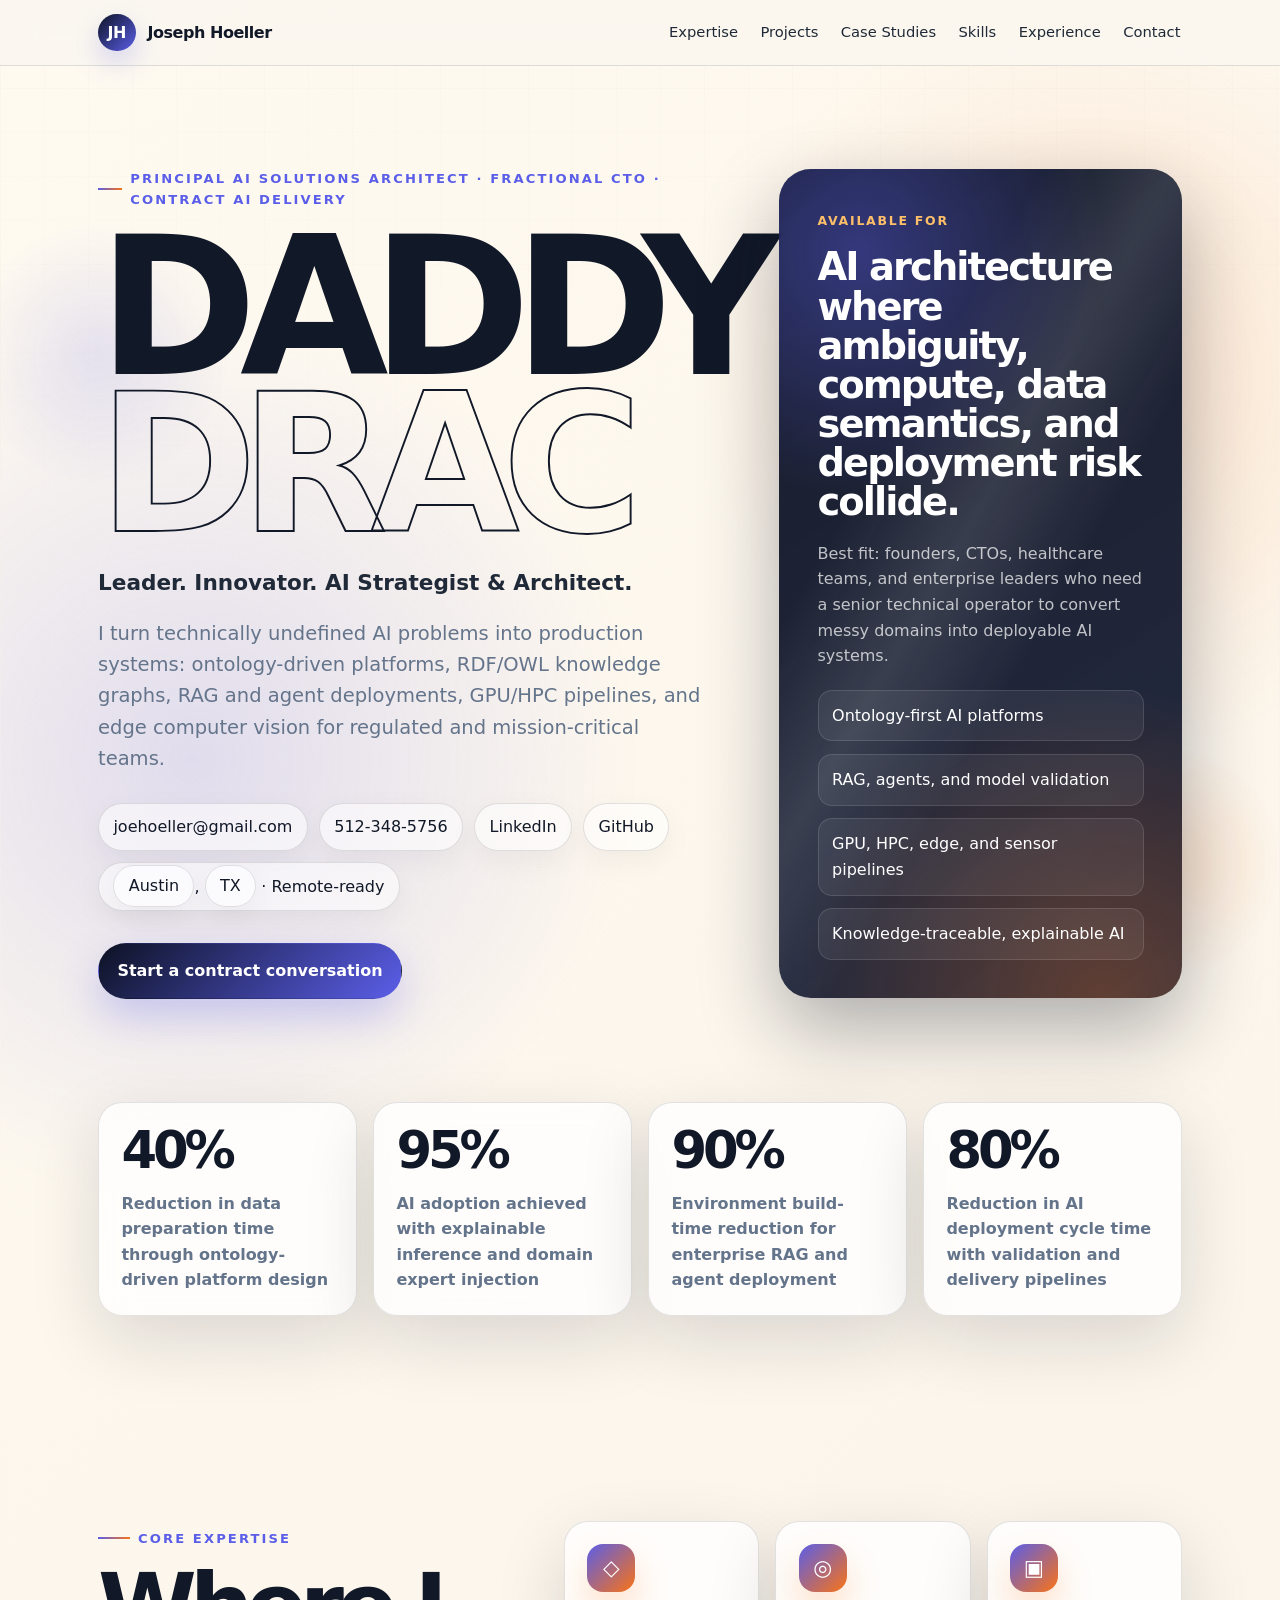
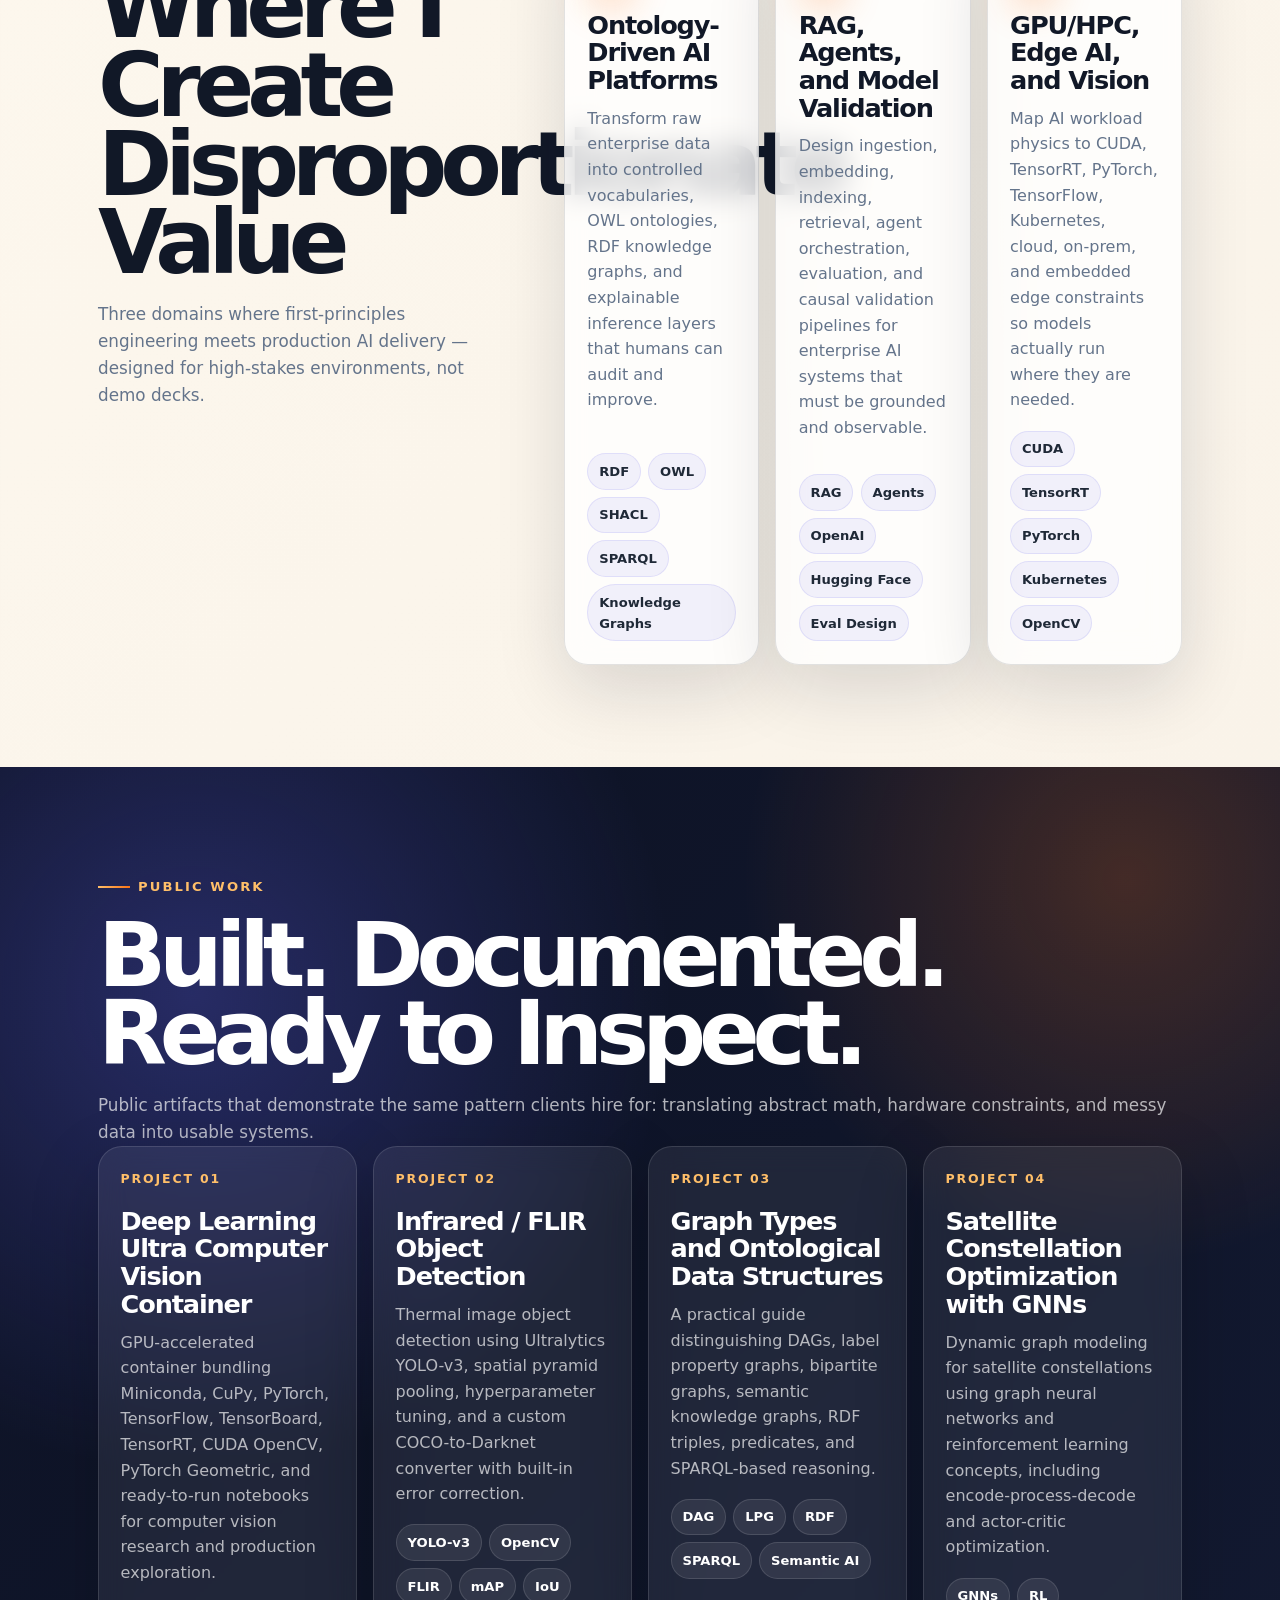
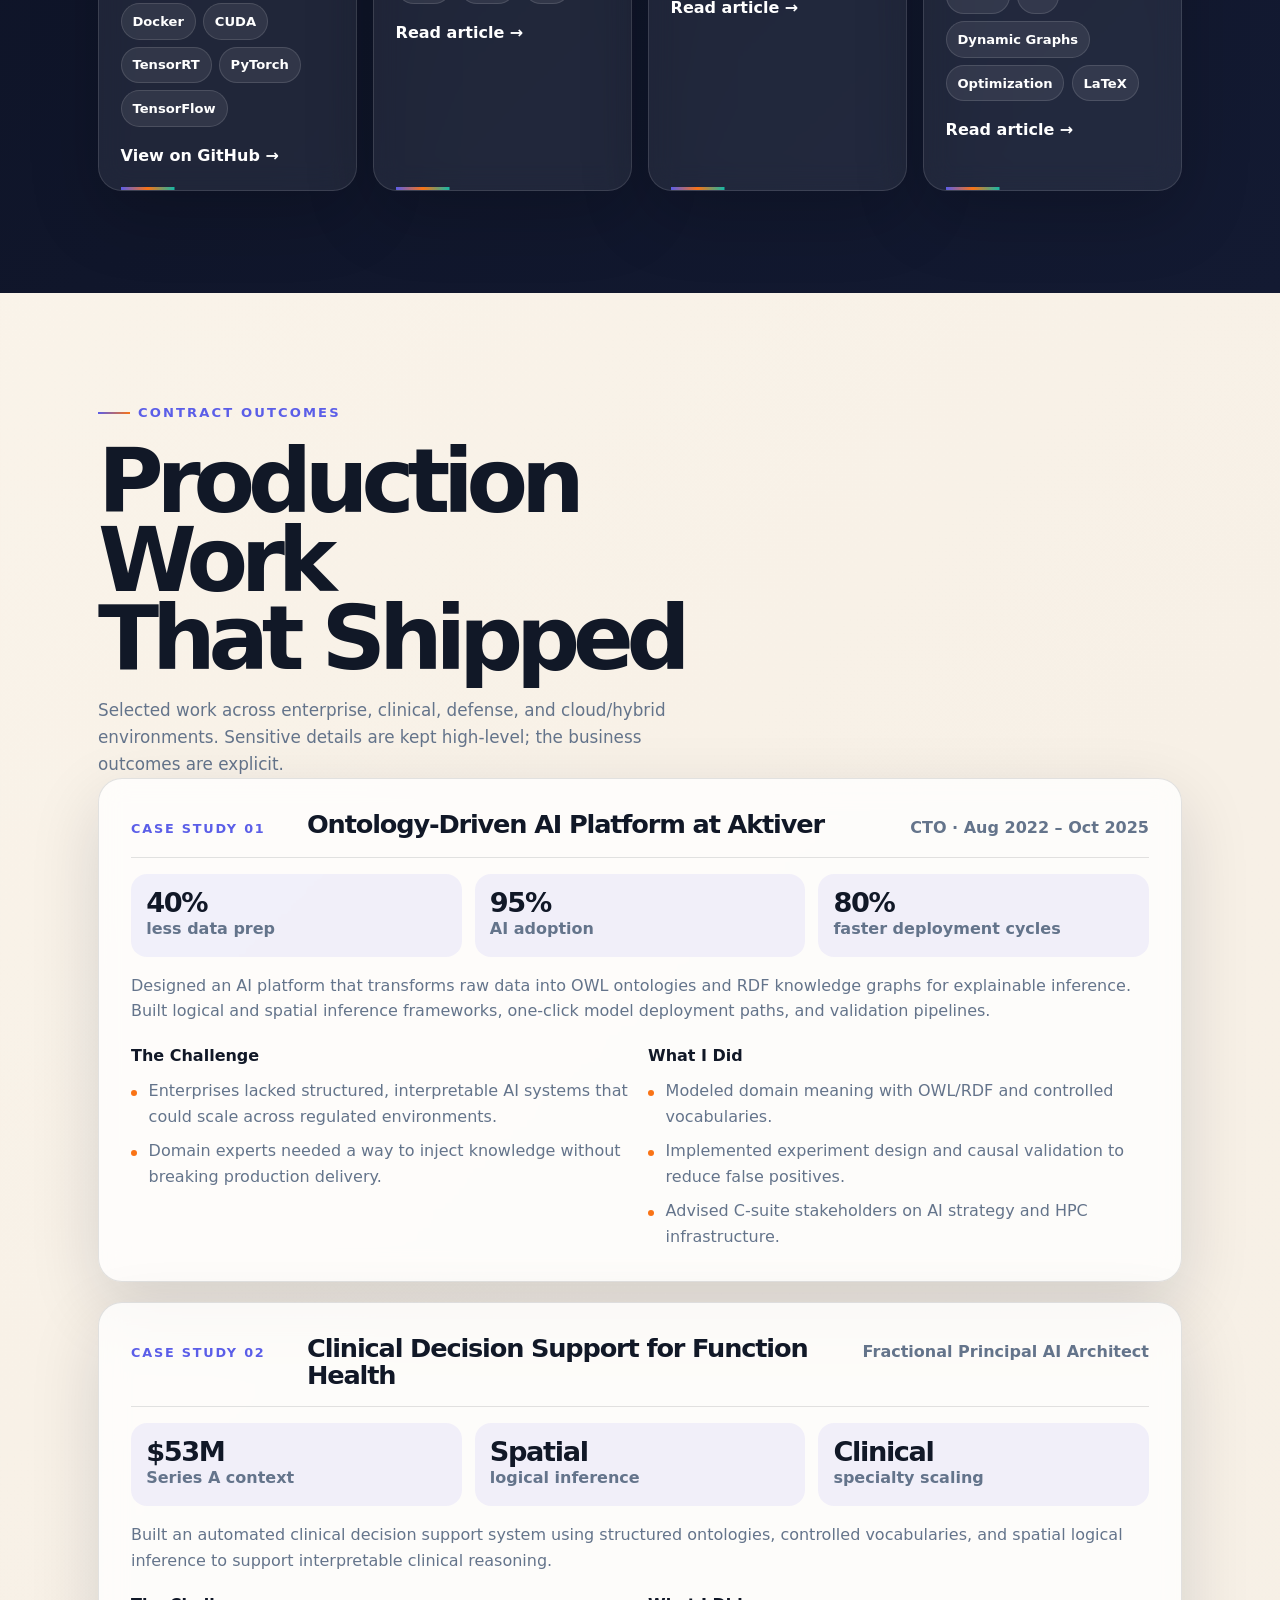
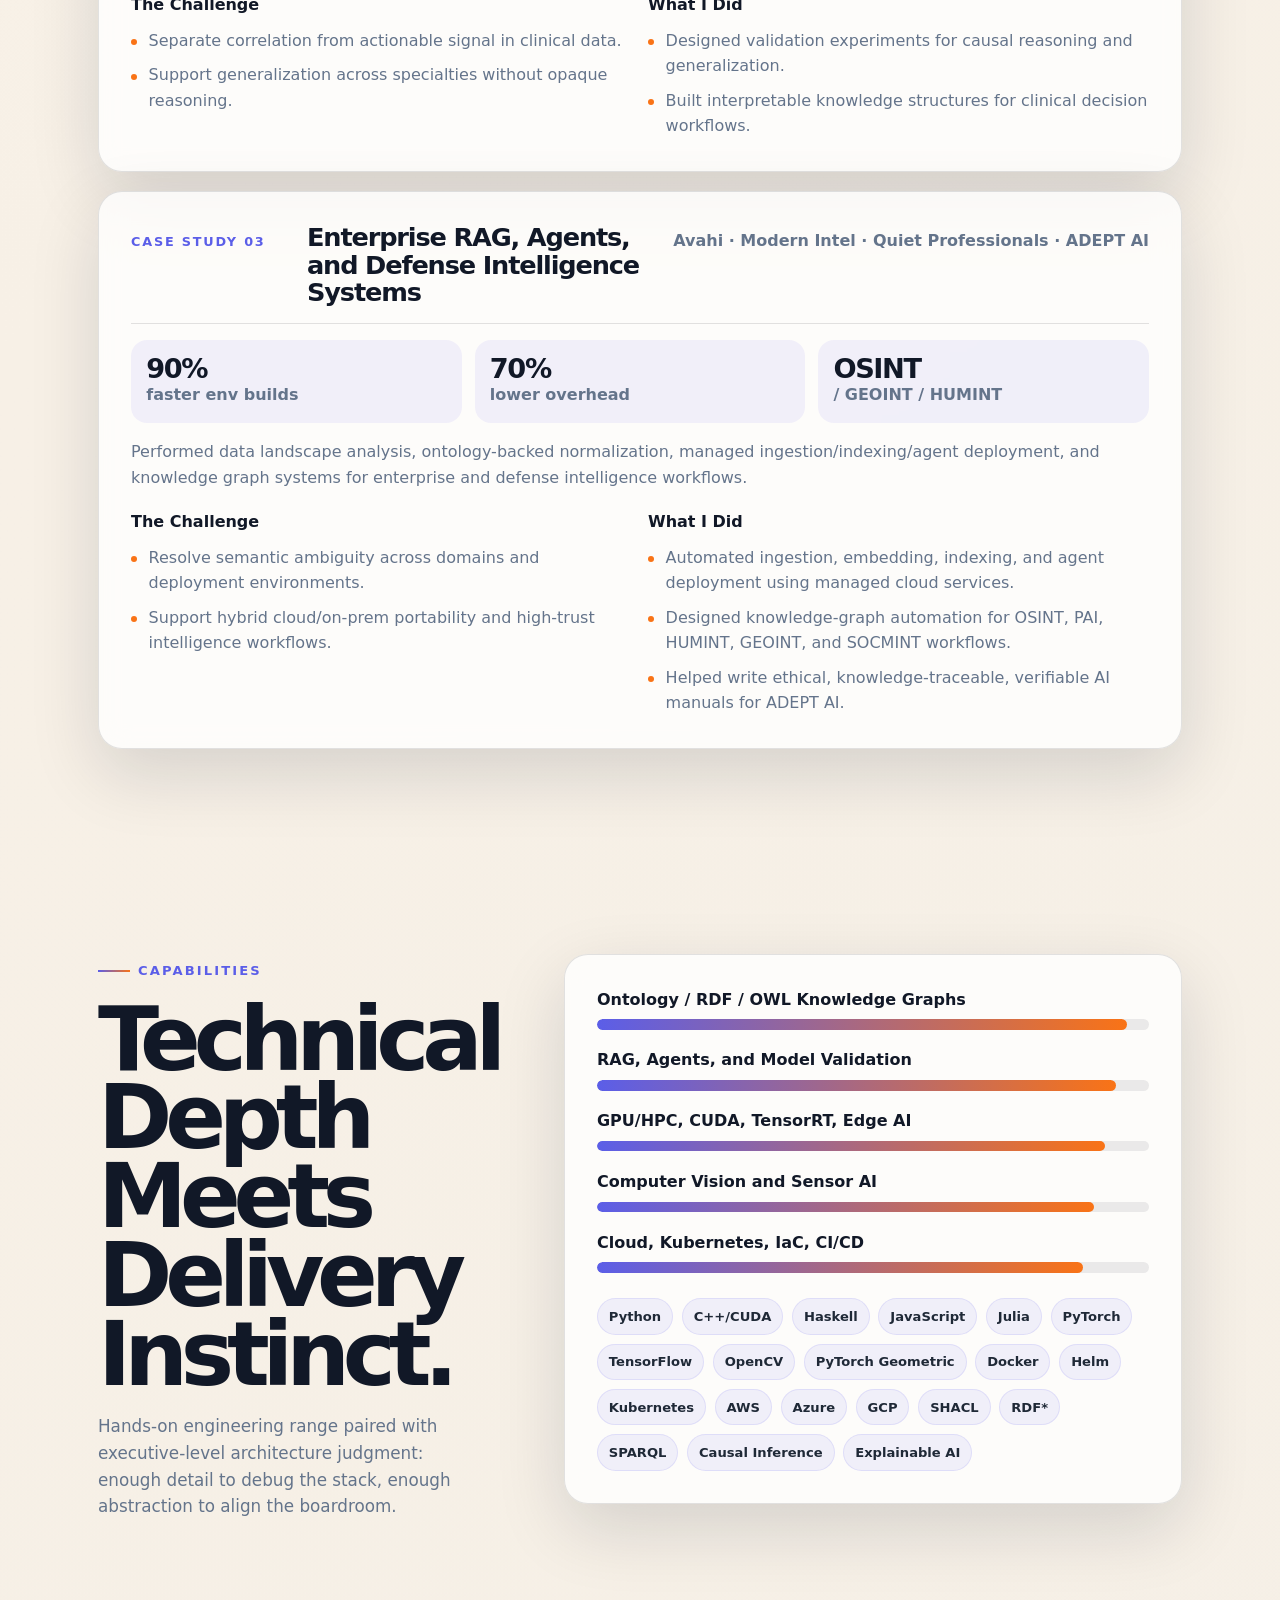
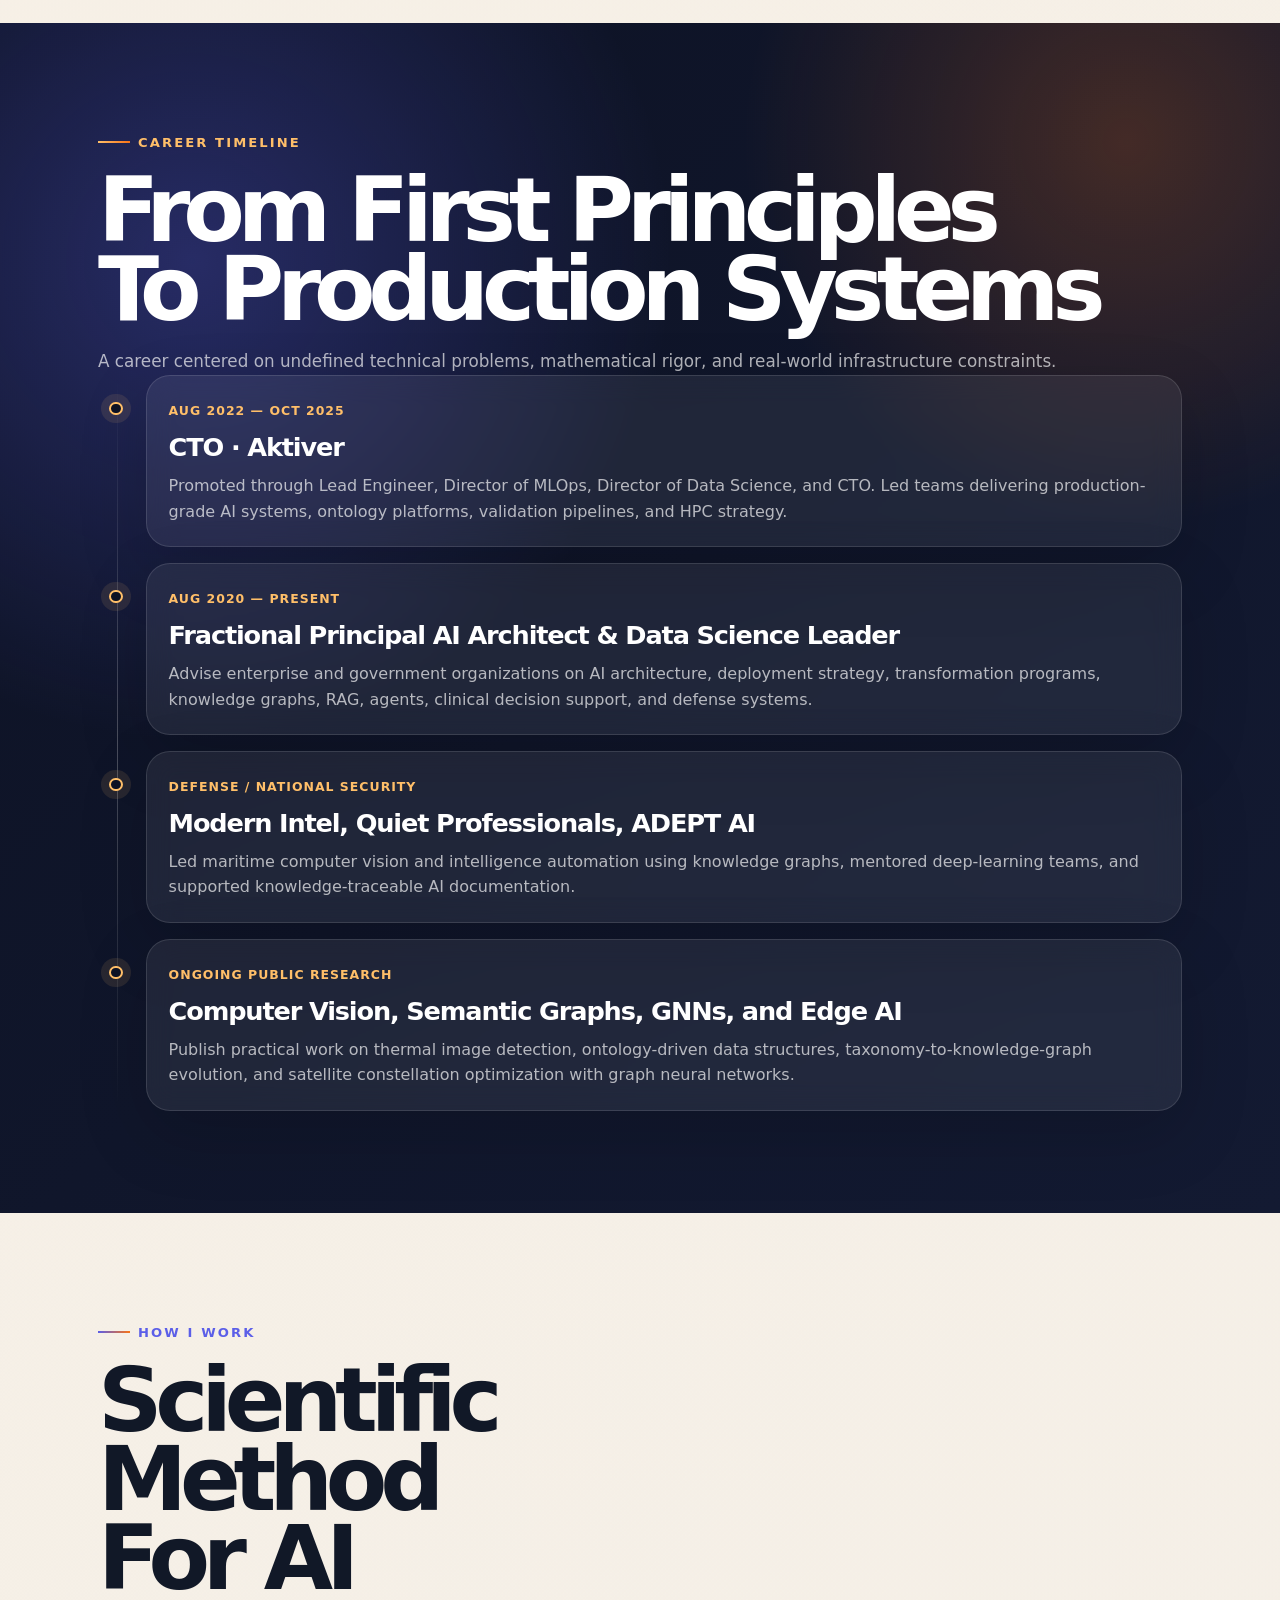
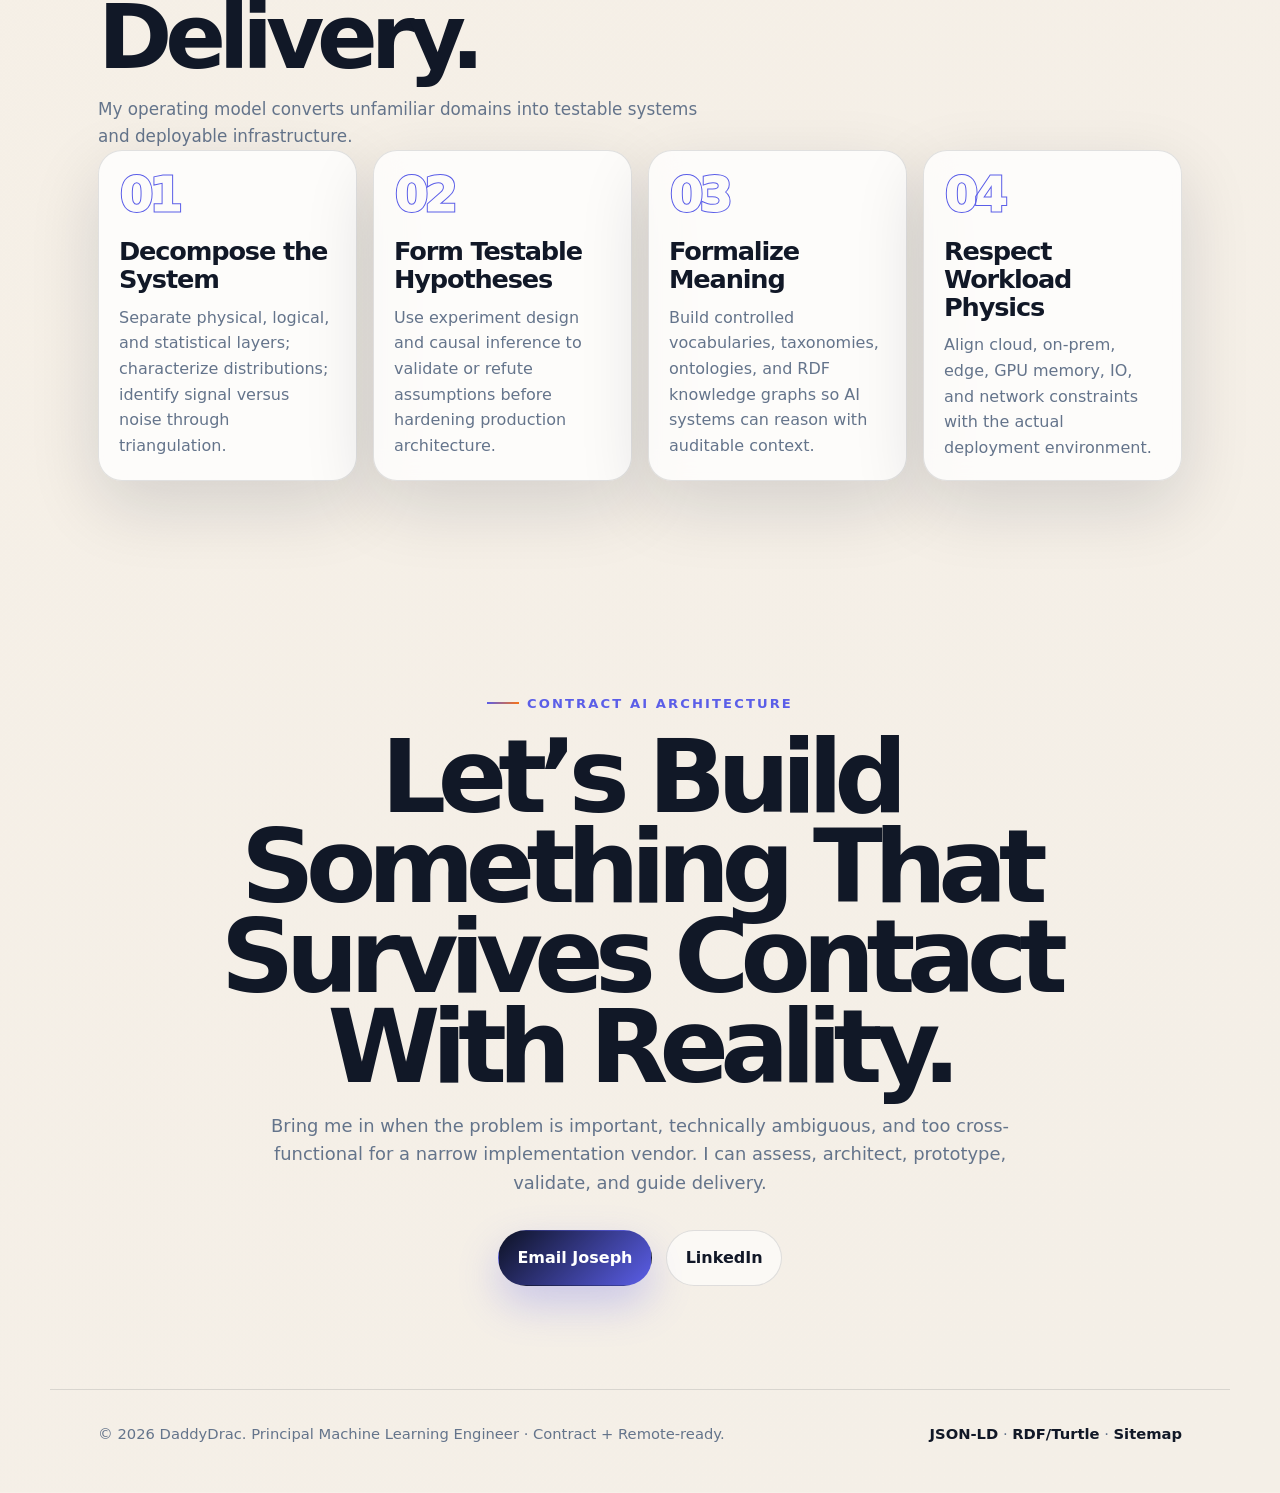
==== index.html @ 20c49480 "Update index.html" ====
<!doctype html>
<html lang="en" prefix="schema: https://schema.org/ og: https://ogp.me/ns#">
<head>
  <meta charset="utf-8">
  <meta name="viewport" content="width=device-width, initial-scale=1">
  <title>Principal AI Engineer for Contract AI Work</title>
  <meta name="description" content="Principal AI Solutions Architect available for contract AI architecture, ontology and knowledge graph systems, RAG/agent deployment, GPU/HPC infrastructure, and defense-grade computer vision.">
  <meta name="author" content="Joseph William Hoeller">
  <meta name="robots" content="index, follow, max-image-preview:large, max-snippet:-1, max-video-preview:-1">
  <meta name="theme-color" content="#0d1224">
  <link rel="canonical" href="https://daddydrac.github.io/">
  <link rel="stylesheet" href="assets/css/main.css">
  <link rel="icon" href="assets/img/favicon.svg" type="image/svg+xml">
  <link rel="manifest" href="site.webmanifest">
  <link rel="alternate" type="application/ld+json" href="assets/semantic/profile.jsonld">
  <link rel="alternate" type="text/turtle" href="assets/semantic/profile.ttl">

  <meta property="og:type" content="profile">
  <meta property="og:title" content="Joseph Hoeller — Principal AI Architect">
  <meta property="og:description" content="Contract AI architecture for ontology-driven AI, RAG, agents, computer vision, GPU/HPC, and regulated enterprise deployment.">
  <meta property="og:url" content="https://daddydrac.github.io/">
  <meta property="og:image" content="https://daddydrac.github.io/assets/img/social-card.svg">
  <meta property="profile:first_name" content="Joseph">
  <meta property="profile:last_name" content="Hoeller">
  <meta name="twitter:card" content="summary_large_image">
  <meta name="twitter:title" content="Joseph Hoeller — Principal AI Architect">
  <meta name="twitter:description" content="Contract AI architecture for high-stakes, regulated, and hardware-constrained environments.">
  <meta name="twitter:image" content="https://daddydrac.github.io/assets/img/social-card.svg">

  <script type="application/ld+json">
  {
    "@context": "https://schema.org",
    "@graph": [
      {
        "@type": "Person",
        "@id": "https://daddydrac.github.io/#person",
        "name": "Principal AI Engineer for Contract AI Work",
        "givenName": "Principal AI Engineer for Contract AI Work",
        "familyName": "Principal AI Engineer for Contract AI Work",
        "alternateName": "Principal AI Engineer for Contract AI Work",
        "jobTitle": "Principal AI Solutions Architect",
        "description": "Principal AI Solutions Architect and fractional architect for ontology-driven AI, knowledge graphs, RAG and agent systems, GPU/HPC infrastructure, computer vision, and regulated AI deployment.",
        "url": "https://daddydrac.github.io/",
        "sameAs": [
          "https://www.linkedin.com/in/computer-vision-engineer/",
          "https://github.com/daddydrac/Deep-Learning-Ultra",
          "https://medium.com/@joehoeller"
        ],
        "knowsAbout": [
          "Artificial Intelligence", "Ontology Engineering", "RDF", "OWL", "Knowledge Graphs", "Retrieval-Augmented Generation", "AI Agents", "Computer Vision", "CUDA", "TensorRT", "HPC", "Edge AI", "MLOps", "Causal Inference", "Explainable AI", "Defense AI"
        ]
      },
      {
        "@type": "ProfessionalService",
        "@id": "https://daddydrac.github.io/#service",
        "name": "Contract ML/AI Enginner",
        "description": "Fractional principal AI architecture, AI platform design, ontology-driven data modeling, RAG and agent deployment, GPU/HPC infrastructure, and computer vision consulting.",
        "provider": { "@id": "https://daddydrac.github.io/#person" },
        "areaServed": "US",
        "serviceType": ["AI Architecture", "Knowledge Graph Consulting", "RAG Deployment", "Agent Systems", "GPU/HPC Infrastructure", "Computer Vision"],
        "url": "https://daddydrac.github.io/#contact",
        "offers": {
          "@type": "OfferCatalog",
          "name": "Contract AI Architecture Services",
          "itemListElement": [
            {"@type": "Offer", "itemOffered": {"@type": "Service", "name": "AI Architecture Assessment"}},
            {"@type": "Offer", "itemOffered": {"@type": "Service", "name": "Ontology and Knowledge Graph Design"}},
            {"@type": "Offer", "itemOffered": {"@type": "Service", "name": "RAG and Agent Deployment"}},
            {"@type": "Offer", "itemOffered": {"@type": "Service", "name": "GPU/HPC and Edge AI Systems"}}
          ]
        }
      },
      {
        "@type": "WebSite",
        "@id": "https://daddydrac.github.io/#website",
        "url": "https://daddydrac.github.io/",
        "name": "AI/ML Engineer and Architect",
        "publisher": { "@id": "https://daddydrac.github.io/#person" }
      }
    ]
  }
  </script>
</head>
<body vocab="https://schema.org/" typeof="Person" resource="https://daddydrac.github.io/#person">
  <a class="skip-link" href="#main">Skip to main content</a>

  <header class="site-header" role="banner">
    <nav class="nav-wrap" aria-label="Primary navigation">
      <a class="brand" href="#home" property="name">
        <span class="brand-mark" aria-hidden="true">JH</span>
        <span>Joseph Hoeller</span>
      </a>
      <input class="nav-toggle" type="checkbox" id="nav-toggle" aria-label="Toggle navigation">
      <label class="nav-trigger" for="nav-toggle" aria-hidden="true"><span></span><span></span><span></span></label>
      <ul class="nav-list">
        <li><a href="#expertise">Expertise</a></li>
        <li><a href="#projects">Projects</a></li>
        <li><a href="#case-studies">Case Studies</a></li>
        <li><a href="#skills">Skills</a></li>
        <li><a href="#experience">Experience</a></li>
        <li><a href="#contact">Contact</a></li>
      </ul>
    </nav>
  </header>

  <main id="main" role="main" typeof="WebPage" resource="https://daddydrac.github.io/#webpage">
    <section id="home" class="hero section-pad" aria-labelledby="hero-title">
      <div class="orb orb-one" aria-hidden="true"></div>
      <div class="orb orb-two" aria-hidden="true"></div>
      <div class="hero-copy reveal">
        <p class="eyebrow" property="jobTitle">Principal AI Solutions Architect · Fractional CTO · Contract AI Delivery</p>
        <h1 id="hero-title" class="hero-title">
          <span>Daddy</span>
          <span>Drac</span>
        </h1>
        <p class="hero-subtitle">Leader. Innovator. AI Strategist &amp; Architect.</p>
        <p class="lede" property="description">
          I turn technically undefined AI problems into production systems: ontology-driven platforms, RDF/OWL knowledge graphs, RAG and agent deployments, GPU/HPC pipelines, and edge computer vision for regulated and mission-critical teams.
        </p>
        <address class="contact-strip" typeof="PostalAddress" property="address">
          <a property="email" href="mailto:joehoeller@gmail.com">joehoeller@gmail.com</a>
          <a property="telephone" href="tel:+15123485756">512-348-5756</a>
          <a rel="sameAs" href="https://www.linkedin.com/in/computer-vision-engineer/">LinkedIn</a>
          <a rel="sameAs" href="https://github.com/daddydrac/Deep-Learning-Ultra">GitHub</a>
          <span><span property="addressLocality">Austin</span>, <span property="addressRegion">TX</span> · Remote-ready</span>
        </address>
        <div class="hero-actions">
          <a class="btn btn-primary" href="mailto:joehoeller@gmail.com?subject=Contract%20AI%%20Inquiry">Start a contract conversation</a>
        </div>
      </div>
      <aside class="hero-panel reveal delay-1" aria-label="Contract positioning">
        <div class="panel-kicker">Available for</div>
        <h2>AI architecture where ambiguity, compute, data semantics, and deployment risk collide.</h2>
        <p>
          Best fit: founders, CTOs, healthcare teams, and enterprise leaders who need a senior technical operator to convert messy domains into deployable AI systems.
        </p>
        <ul class="signal-list">
          <li>Ontology-first AI platforms</li>
          <li>RAG, agents, and model validation</li>
          <li>GPU, HPC, edge, and sensor pipelines</li>
          <li>Knowledge-traceable, explainable AI</li>
        </ul>
      </aside>
    </section>

    <section class="proof section-pad" aria-label="Selected proof metrics">
      <article class="proof-card reveal delay-1">
        <strong>40%</strong>
        <span>Reduction in data preparation time through ontology-driven platform design</span>
      </article>
      <article class="proof-card reveal delay-2">
        <strong>95%</strong>
        <span>AI adoption achieved with explainable inference and domain expert injection</span>
      </article>
      <article class="proof-card reveal delay-3">
        <strong>90%</strong>
        <span>Environment build-time reduction for enterprise RAG and agent deployment</span>
      </article>
      <article class="proof-card reveal delay-4">
        <strong>80%</strong>
        <span>Reduction in AI deployment cycle time with validation and delivery pipelines</span>
      </article>
    </section>

    <section id="expertise" class="section-pad split-section" aria-labelledby="expertise-title">
      <div class="section-heading reveal">
        <p class="eyebrow">Core Expertise</p>
        <h2 id="expertise-title">Where I Create<br>Disproportionate Value</h2>
        <p>Three domains where first-principles engineering meets production AI delivery — designed for high-stakes environments, not demo decks.</p>
      </div>
      <div class="card-grid three">
        <article class="service-card reveal" typeof="Service" resource="#service-ontology">
          <span class="card-icon" aria-hidden="true">◇</span>
          <h3 property="name">Ontology-Driven AI Platforms</h3>
          <p property="description">Transform raw enterprise data into controlled vocabularies, OWL ontologies, RDF knowledge graphs, and explainable inference layers that humans can audit and improve.</p>
          <ul class="tag-list" aria-label="Technologies">
            <li>RDF</li><li>OWL</li><li>SHACL</li><li>SPARQL</li><li>Knowledge Graphs</li>
          </ul>
        </article>
        <article class="service-card reveal delay-1" typeof="Service" resource="#service-rag-agents">
          <span class="card-icon" aria-hidden="true">◎</span>
          <h3 property="name">RAG, Agents, and Model Validation</h3>
          <p property="description">Design ingestion, embedding, indexing, retrieval, agent orchestration, evaluation, and causal validation pipelines for enterprise AI systems that must be grounded and observable.</p>
          <ul class="tag-list" aria-label="Technologies">
            <li>RAG</li><li>Agents</li><li>OpenAI</li><li>Hugging Face</li><li>Eval Design</li>
          </ul>
        </article>
        <article class="service-card reveal delay-2" typeof="Service" resource="#service-gpu-edge">
          <span class="card-icon" aria-hidden="true">▣</span>
          <h3 property="name">GPU/HPC, Edge AI, and Vision</h3>
          <p property="description">Map AI workload physics to CUDA, TensorRT, PyTorch, TensorFlow, Kubernetes, cloud, on-prem, and embedded edge constraints so models actually run where they are needed.</p>
          <ul class="tag-list" aria-label="Technologies">
            <li>CUDA</li><li>TensorRT</li><li>PyTorch</li><li>Kubernetes</li><li>OpenCV</li>
          </ul>
        </article>
      </div>
    </section>

    <section id="projects" class="section-pad dark-band" aria-labelledby="projects-title">
      <div class="section-heading reveal">
        <p class="eyebrow">Public Work</p>
        <h2 id="projects-title">Built. Documented.<br>Ready to Inspect.</h2>
        <p>Public artifacts that demonstrate the same pattern clients hire for: translating abstract math, hardware constraints, and messy data into usable systems.</p>
      </div>
      <div class="project-grid">
        <article class="project-card reveal" typeof="CreativeWork" resource="#project-deep-learning-ultra">
          <p class="project-number">Project 01</p>
          <h3 property="name">Deep Learning Ultra Computer Vision Container</h3>
          <p property="description">GPU-accelerated container bundling Miniconda, CuPy, PyTorch, TensorFlow, TensorBoard, TensorRT, CUDA OpenCV, PyTorch Geometric, and ready-to-run notebooks for computer vision research and production exploration.</p>
          <ul class="tag-list"><li>Docker</li><li>CUDA</li><li>TensorRT</li><li>PyTorch</li><li>TensorFlow</li></ul>
          <a rel="sameAs" property="url" href="https://github.com/daddydrac/Deep-Learning-Ultra">View on GitHub →</a>
        </article>
        <article class="project-card reveal delay-1" typeof="CreativeWork" resource="#project-flir">
          <p class="project-number">Project 02</p>
          <h3 property="name">Infrared / FLIR Object Detection</h3>
          <p property="description">Thermal image object detection using Ultralytics YOLO-v3, spatial pyramid pooling, hyperparameter tuning, and a custom COCO-to-Darknet converter with built-in error correction.</p>
          <ul class="tag-list"><li>YOLO-v3</li><li>OpenCV</li><li>FLIR</li><li>mAP</li><li>IoU</li></ul>
          <a property="url" href="https://medium.com/@joehoeller/object-detection-on-thermal-images-f9526237686a">Read article →</a>
        </article>
        <article class="project-card reveal delay-2" typeof="CreativeWork" resource="#project-graphs">
          <p class="project-number">Project 03</p>
          <h3 property="name">Graph Types and Ontological Data Structures</h3>
          <p property="description">A practical guide distinguishing DAGs, label property graphs, bipartite graphs, semantic knowledge graphs, RDF triples, predicates, and SPARQL-based reasoning.</p>
          <ul class="tag-list"><li>DAG</li><li>LPG</li><li>RDF</li><li>SPARQL</li><li>Semantic AI</li></ul>
          <a property="url" href="https://medium.com/@joehoeller/understanding-graph-types-and-ontological-driven-data-structures-185eb176c3c3">Read article →</a>
        </article>
        <article class="project-card reveal delay-3" typeof="CreativeWork" resource="#project-satellite">
          <p class="project-number">Project 04</p>
          <h3 property="name">Satellite Constellation Optimization with GNNs</h3>
          <p property="description">Dynamic graph modeling for satellite constellations using graph neural networks and reinforcement learning concepts, including encode-process-decode and actor-critic optimization.</p>
          <ul class="tag-list"><li>GNNs</li><li>RL</li><li>Dynamic Graphs</li><li>Optimization</li><li>LaTeX</li></ul>
          <a property="url" href="https://medium.com/@joehoeller/optimizing-satellite-constellations-with-graph-neural-networks-6ce87d50a29f">Read article →</a>
        </article>
      </div>
    </section>

    <section id="case-studies" class="section-pad" aria-labelledby="case-title">
      <div class="section-heading reveal">
        <p class="eyebrow">Contract Outcomes</p>
        <h2 id="case-title">Production Work<br>That Shipped</h2>
        <p>Selected work across enterprise, clinical, defense, and cloud/hybrid environments. Sensitive details are kept high-level; the business outcomes are explicit.</p>
      </div>
      <div class="case-stack">
        <article class="case-card reveal" typeof="CreativeWork" resource="#case-aktiver">
          <header>
            <p>Case Study 01</p>
            <h3 property="name">Ontology-Driven AI Platform at Aktiver</h3>
            <span>CTO · Aug 2022 – Oct 2025</span>
          </header>
          <div class="case-metrics">
            <span><strong>40%</strong> less data prep</span>
            <span><strong>95%</strong> AI adoption</span>
            <span><strong>80%</strong> faster deployment cycles</span>
          </div>
          <p property="description">Designed an AI platform that transforms raw data into OWL ontologies and RDF knowledge graphs for explainable inference. Built logical and spatial inference frameworks, one-click model deployment paths, and validation pipelines.</p>
          <div class="two-col">
            <div>
              <h4>The Challenge</h4>
              <ul>
                <li>Enterprises lacked structured, interpretable AI systems that could scale across regulated environments.</li>
                <li>Domain experts needed a way to inject knowledge without breaking production delivery.</li>
              </ul>
            </div>
            <div>
              <h4>What I Did</h4>
              <ul>
                <li>Modeled domain meaning with OWL/RDF and controlled vocabularies.</li>
                <li>Implemented experiment design and causal validation to reduce false positives.</li>
                <li>Advised C-suite stakeholders on AI strategy and HPC infrastructure.</li>
              </ul>
            </div>
          </div>
        </article>

        <article class="case-card reveal" typeof="CreativeWork" resource="#case-function-health">
          <header>
            <p>Case Study 02</p>
            <h3 property="name">Clinical Decision Support for Function Health</h3>
            <span>Fractional Principal AI Architect</span>
          </header>
          <div class="case-metrics">
            <span><strong>$53M</strong> Series A context</span>
            <span><strong>Spatial</strong> logical inference</span>
            <span><strong>Clinical</strong> specialty scaling</span>
          </div>
          <p property="description">Built an automated clinical decision support system using structured ontologies, controlled vocabularies, and spatial logical inference to support interpretable clinical reasoning.</p>
          <div class="two-col">
            <div>
              <h4>The Challenge</h4>
              <ul>
                <li>Separate correlation from actionable signal in clinical data.</li>
                <li>Support generalization across specialties without opaque reasoning.</li>
              </ul>
            </div>
            <div>
              <h4>What I Did</h4>
              <ul>
                <li>Designed validation experiments for causal reasoning and generalization.</li>
                <li>Built interpretable knowledge structures for clinical decision workflows.</li>
              </ul>
            </div>
          </div>
        </article>

        <article class="case-card reveal" typeof="CreativeWork" resource="#case-avahi-defense">
          <header>
            <p>Case Study 03</p>
            <h3 property="name">Enterprise RAG, Agents, and Defense Intelligence Systems</h3>
            <span>Avahi · Modern Intel · Quiet Professionals · ADEPT AI</span>
          </header>
          <div class="case-metrics">
            <span><strong>90%</strong> faster env builds</span>
            <span><strong>70%</strong> lower overhead</span>
            <span><strong>OSINT</strong> / GEOINT / HUMINT</span>
          </div>
          <p property="description">Performed data landscape analysis, ontology-backed normalization, managed ingestion/indexing/agent deployment, and knowledge graph systems for enterprise and defense intelligence workflows.</p>
          <div class="two-col">
            <div>
              <h4>The Challenge</h4>
              <ul>
                <li>Resolve semantic ambiguity across domains and deployment environments.</li>
                <li>Support hybrid cloud/on-prem portability and high-trust intelligence workflows.</li>
              </ul>
            </div>
            <div>
              <h4>What I Did</h4>
              <ul>
                <li>Automated ingestion, embedding, indexing, and agent deployment using managed cloud services.</li>
                <li>Designed knowledge-graph automation for OSINT, PAI, HUMINT, GEOINT, and SOCMINT workflows.</li>
                <li>Helped write ethical, knowledge-traceable, verifiable AI manuals for ADEPT AI.</li>
              </ul>
            </div>
          </div>
        </article>
      </div>
    </section>

    <section id="skills" class="section-pad split-section" aria-labelledby="skills-title">
      <div class="section-heading reveal">
        <p class="eyebrow">Capabilities</p>
        <h2 id="skills-title">Technical Depth<br>Meets Delivery Instinct.</h2>
        <p>Hands-on engineering range paired with executive-level architecture judgment: enough detail to debug the stack, enough abstraction to align the boardroom.</p>
      </div>
      <div class="skills-panel reveal delay-1">
        <div class="skill" style="--level: 96%"><span>Ontology / RDF / OWL Knowledge Graphs</span><i></i></div>
        <div class="skill" style="--level: 94%"><span>RAG, Agents, and Model Validation</span><i></i></div>
        <div class="skill" style="--level: 92%"><span>GPU/HPC, CUDA, TensorRT, Edge AI</span><i></i></div>
        <div class="skill" style="--level: 90%"><span>Computer Vision and Sensor AI</span><i></i></div>
        <div class="skill" style="--level: 88%"><span>Cloud, Kubernetes, IaC, CI/CD</span><i></i></div>
        <div class="chip-cloud" aria-label="Detailed skills">
          <span>Python</span><span>C++/CUDA</span><span>Haskell</span><span>JavaScript</span><span>Julia</span>
          <span>PyTorch</span><span>TensorFlow</span><span>OpenCV</span><span>PyTorch Geometric</span><span>Docker</span>
          <span>Helm</span><span>Kubernetes</span><span>AWS</span><span>Azure</span><span>GCP</span>
          <span>SHACL</span><span>RDF*</span><span>SPARQL</span><span>Causal Inference</span><span>Explainable AI</span>
        </div>
      </div>
    </section>

    <section id="experience" class="section-pad dark-band" aria-labelledby="experience-title">
      <div class="section-heading reveal">
        <p class="eyebrow">Career Timeline</p>
        <h2 id="experience-title">From First Principles<br>To Production Systems</h2>
        <p>A career centered on undefined technical problems, mathematical rigor, and real-world infrastructure constraints.</p>
      </div>
      <div class="timeline" aria-label="Professional timeline">
        <article class="timeline-item reveal">
          <time datetime="2022-08">Aug 2022 — Oct 2025</time>
          <h3>CTO · Aktiver</h3>
          <p>Promoted through Lead Engineer, Director of MLOps, Director of Data Science, and CTO. Led teams delivering production-grade AI systems, ontology platforms, validation pipelines, and HPC strategy.</p>
        </article>
        <article class="timeline-item reveal delay-1">
          <time datetime="2020-08">Aug 2020 — Present</time>
          <h3>Fractional Principal AI Architect &amp; Data Science Leader</h3>
          <p>Advise enterprise and government organizations on AI architecture, deployment strategy, transformation programs, knowledge graphs, RAG, agents, clinical decision support, and defense systems.</p>
        </article>
        <article class="timeline-item reveal delay-2">
          <time datetime="2022">Defense / National Security</time>
          <h3>Modern Intel, Quiet Professionals, ADEPT AI</h3>
          <p>Led maritime computer vision and intelligence automation using knowledge graphs, mentored deep-learning teams, and supported knowledge-traceable AI documentation.</p>
        </article>
        <article class="timeline-item reveal delay-3">
          <time datetime="2026">Ongoing Public Research</time>
          <h3>Computer Vision, Semantic Graphs, GNNs, and Edge AI</h3>
          <p>Publish practical work on thermal image detection, ontology-driven data structures, taxonomy-to-knowledge-graph evolution, and satellite constellation optimization with graph neural networks.</p>
        </article>
      </div>
    </section>

    <section class="section-pad principles" aria-labelledby="principles-title">
      <div class="section-heading reveal">
        <p class="eyebrow">How I Work</p>
        <h2 id="principles-title">Scientific Method<br>For AI Delivery.</h2>
        <p>My operating model converts unfamiliar domains into testable systems and deployable infrastructure.</p>
      </div>
      <div class="principle-grid">
        <article class="principle-card reveal"><span>01</span><h3>Decompose the System</h3><p>Separate physical, logical, and statistical layers; characterize distributions; identify signal versus noise through triangulation.</p></article>
        <article class="principle-card reveal delay-1"><span>02</span><h3>Form Testable Hypotheses</h3><p>Use experiment design and causal inference to validate or refute assumptions before hardening production architecture.</p></article>
        <article class="principle-card reveal delay-2"><span>03</span><h3>Formalize Meaning</h3><p>Build controlled vocabularies, taxonomies, ontologies, and RDF knowledge graphs so AI systems can reason with auditable context.</p></article>
        <article class="principle-card reveal delay-3"><span>04</span><h3>Respect Workload Physics</h3><p>Align cloud, on-prem, edge, GPU memory, IO, and network constraints with the actual deployment environment.</p></article>
      </div>
    </section>

    <section id="contact" class="section-pad contact-cta" aria-labelledby="contact-title" typeof="ProfessionalService" resource="https://daddydrac.github.io/#service">
      <p class="eyebrow">Contract AI Architecture</p>
      <h2 id="contact-title" property="name">Let’s Build Something That Survives Contact With Reality.</h2>
      <p property="description">Bring me in when the problem is important, technically ambiguous, and too cross-functional for a narrow implementation vendor. I can assess, architect, prototype, validate, and guide delivery.</p>
      <div class="cta-actions">
        <a class="btn btn-primary" href="mailto:joehoeller@gmail.com?subject=Contract%20AI%20Architecture%20Inquiry">Email Joseph</a>
        <a class="btn btn-ghost" href="https://www.linkedin.com/in/computer-vision-engineer/">LinkedIn</a>
      </div>
    </section>
  </main>

  <footer class="site-footer" role="contentinfo">
    <p>© 2026 <span property="name">DaddyDrac</span>. Principal Machine Learning Engineer · Contract + Remote-ready.</p>
    <p><a href="assets/semantic/profile.jsonld">JSON-LD</a> · <a href="assets/semantic/profile.ttl">RDF/Turtle</a> · <a href="sitemap.xml">Sitemap</a></p>
  </footer>
</body>
</html>
---- assets/css/main.css ----
:root {
  color-scheme: light;
  --ink: #111827;
  --ink-2: #1f2937;
  --muted: #64748b;
  --paper: #fbf7ef;
  --paper-2: #fffaf1;
  --line: rgba(17, 24, 39, 0.12);
  --card: rgba(255, 255, 255, 0.78);
  --night: #0d1224;
  --night-2: #131a32;
  --accent: #5b5ee8;
  --accent-2: #f97316;
  --accent-3: #15b8a6;
  --gold: #ffbf69;
  --shadow: 0 24px 70px rgba(17, 24, 39, 0.14);
  --radius-xl: 32px;
  --radius-lg: 24px;
  --radius-md: 16px;
  --max: 1180px;
  --pad: clamp(1.25rem, 4vw, 3rem);
  --font: Inter, ui-sans-serif, system-ui, -apple-system, BlinkMacSystemFont, "Segoe UI", sans-serif;
  --serif: Georgia, "Times New Roman", serif;
}

*, *::before, *::after { box-sizing: border-box; }
html { scroll-behavior: smooth; }
body {
  margin: 0;
  font-family: var(--font);
  color: var(--ink);
  background:
    radial-gradient(circle at 15% 8%, rgba(91, 94, 232, 0.18), transparent 28rem),
    radial-gradient(circle at 85% 4%, rgba(249, 115, 22, 0.14), transparent 24rem),
    linear-gradient(135deg, #fffaf0 0%, #f7f0e6 48%, #f4efe7 100%);
  line-height: 1.6;
  overflow-x: hidden;
}
body::before {
  content: "";
  position: fixed;
  inset: 0;
  pointer-events: none;
  opacity: .32;
  background-image:
    linear-gradient(rgba(17, 24, 39, 0.045) 1px, transparent 1px),
    linear-gradient(90deg, rgba(17, 24, 39, 0.045) 1px, transparent 1px);
  background-size: 44px 44px;
  mask-image: linear-gradient(to bottom, #000, transparent 78%);
  z-index: -3;
}

a { color: inherit; text-decoration: none; }
a:hover { color: var(--accent); }
img, svg { display: block; max-width: 100%; }
ul { margin: 0; padding: 0; }
li { list-style: none; }
p { margin: 0; }
address { font-style: normal; }
:target { scroll-margin-top: 6rem; }

.skip-link {
  position: absolute;
  left: 1rem;
  top: 1rem;
  z-index: 1000;
  transform: translateY(-150%);
  background: var(--night);
  color: white;
  padding: .8rem 1rem;
  border-radius: 999px;
  transition: transform .25s ease;
}
.skip-link:focus { transform: translateY(0); }

.site-header {
  position: sticky;
  top: 0;
  z-index: 100;
  backdrop-filter: blur(20px);
  background: rgba(251, 247, 239, .82);
  border-bottom: 1px solid var(--line);
}
.nav-wrap {
  max-width: var(--max);
  margin: 0 auto;
  padding: .85rem var(--pad);
  display: flex;
  align-items: center;
  justify-content: space-between;
  gap: 1rem;
}
.brand {
  display: inline-flex;
  align-items: center;
  gap: .75rem;
  font-weight: 800;
  letter-spacing: -.03em;
}
.brand-mark {
  display: grid;
  place-items: center;
  width: 2.35rem;
  height: 2.35rem;
  color: #fff;
  background: linear-gradient(135deg, var(--night), var(--accent));
  border-radius: 50%;
  box-shadow: 0 12px 28px rgba(91, 94, 232, .25);
}
.nav-list {
  display: flex;
  align-items: center;
  gap: clamp(.5rem, 1.5vw, 1.2rem);
  font-size: .92rem;
  color: var(--ink-2);
}
.nav-list a {
  position: relative;
  padding: .45rem .1rem;
}
.nav-list a::after {
  content: "";
  position: absolute;
  left: 0;
  bottom: .15rem;
  width: 0;
  height: 2px;
  background: linear-gradient(90deg, var(--accent), var(--accent-2));
  transition: width .24s ease;
}
.nav-list a:hover::after { width: 100%; }
.nav-toggle, .nav-trigger { display: none; }

.section-pad {
  max-width: var(--max);
  margin: 0 auto;
  padding: clamp(4rem, 8vw, 7rem) var(--pad);
}
.hero {
  position: relative;
  min-height: calc(100vh - 68px);
  display: grid;
  grid-template-columns: minmax(0, 1.2fr) minmax(300px, .8fr);
  gap: clamp(2rem, 6vw, 5rem);
  align-items: center;
}
.orb {
  position: absolute;
  border-radius: 999px;
  filter: blur(4px);
  opacity: .45;
  z-index: -1;
  animation: float 9s ease-in-out infinite;
}
.orb-one {
  width: 18rem;
  height: 18rem;
  left: -6rem;
  top: 9rem;
  background: radial-gradient(circle, rgba(91, 94, 232, .32), transparent 65%);
}
.orb-two {
  width: 16rem;
  height: 16rem;
  right: -4rem;
  bottom: 7rem;
  background: radial-gradient(circle, rgba(249, 115, 22, .3), transparent 65%);
  animation-delay: -3s;
}
.eyebrow {
  display: inline-flex;
  align-items: center;
  gap: .5rem;
  margin-bottom: 1.15rem;
  color: var(--accent);
  font-weight: 800;
  font-size: .82rem;
  letter-spacing: .16em;
  text-transform: uppercase;
}
.eyebrow::before {
  content: "";
  width: 2rem;
  height: 2px;
  background: linear-gradient(90deg, var(--accent), var(--accent-2));
}
.hero-title {
  margin: 0;
  line-height: .82;
  letter-spacing: -.09em;
  font-size: clamp(5rem, 15vw, 12.5rem);
  text-transform: uppercase;
}
.hero-title span {
  display: block;
  transform-origin: left center;
  animation: titleIn .8s cubic-bezier(.2, .8, .2, 1) both;
}
.hero-title span:nth-child(2) {
  color: transparent;
  -webkit-text-stroke: clamp(1px, .15vw, 2px) var(--ink);
  text-stroke: clamp(1px, .15vw, 2px) var(--ink);
  animation-delay: .12s;
}
.hero-subtitle {
  margin-top: 1.4rem;
  font-size: clamp(1rem, 2vw, 1.35rem);
  font-weight: 800;
  color: var(--ink-2);
}
.lede {
  margin-top: 1.1rem;
  max-width: 62ch;
  color: var(--muted);
  font-size: clamp(1.05rem, 1.6vw, 1.22rem);
}
.contact-strip {
  margin-top: 1.8rem;
  display: flex;
  flex-wrap: wrap;
  gap: .7rem;
}
.contact-strip a, .contact-strip span {
  border: 1px solid var(--line);
  background: rgba(255,255,255,.56);
  border-radius: 999px;
  padding: .65rem .9rem;
  box-shadow: 0 10px 30px rgba(17, 24, 39, .05);
}
.hero-actions, .cta-actions {
  margin-top: 2rem;
  display: flex;
  flex-wrap: wrap;
  gap: .9rem;
}
.btn {
  display: inline-flex;
  align-items: center;
  justify-content: center;
  min-height: 3.1rem;
  padding: .9rem 1.15rem;
  border-radius: 999px;
  font-weight: 800;
  border: 1px solid transparent;
  transition: transform .2s ease, box-shadow .2s ease, color .2s ease, background .2s ease;
}
.btn:hover { transform: translateY(-2px); }
.btn-primary {
  color: #fff;
  background: linear-gradient(135deg, var(--night), var(--accent));
  box-shadow: 0 18px 42px rgba(91, 94, 232, .28);
}
.btn-primary:hover { color: #fff; box-shadow: 0 24px 55px rgba(91, 94, 232, .36); }
.btn-ghost {
  color: var(--ink);
  background: rgba(255, 255, 255, .6);
  border-color: var(--line);
}
.btn-ghost:hover { background: white; }
.hero-panel {
  position: relative;
  padding: clamp(1.5rem, 3vw, 2.4rem);
  border-radius: var(--radius-xl);
  background: linear-gradient(145deg, rgba(13,18,36,.96), rgba(19,26,50,.92));
  color: #fff;
  box-shadow: 0 32px 80px rgba(13, 18, 36, .32);
  overflow: hidden;
  animation: panelFloat 7s ease-in-out infinite;
}
.hero-panel::before {
  content: "";
  position: absolute;
  inset: 0;
  background:
    linear-gradient(120deg, transparent 0 30%, rgba(255,255,255,.12) 45%, transparent 60% 100%),
    radial-gradient(circle at 20% 10%, rgba(91,94,232,.42), transparent 30%),
    radial-gradient(circle at 80% 100%, rgba(249,115,22,.28), transparent 35%);
  animation: sheen 5s linear infinite;
}
.hero-panel > * { position: relative; }
.panel-kicker {
  display: inline-block;
  margin-bottom: 1rem;
  color: var(--gold);
  text-transform: uppercase;
  letter-spacing: .14em;
  font-size: .78rem;
  font-weight: 900;
}
.hero-panel h2 {
  margin: 0;
  font-size: clamp(1.7rem, 3vw, 2.6rem);
  line-height: 1.02;
  letter-spacing: -.05em;
}
.hero-panel p {
  margin-top: 1.2rem;
  color: rgba(255,255,255,.72);
}
.signal-list {
  margin-top: 1.3rem;
  display: grid;
  gap: .8rem;
}
.signal-list li {
  padding: .75rem .85rem;
  border: 1px solid rgba(255,255,255,.12);
  border-radius: 14px;
  background: rgba(255,255,255,.06);
}

.proof {
  padding-top: 0;
  display: grid;
  grid-template-columns: repeat(4, 1fr);
  gap: 1rem;
}
.proof-card {
  min-height: 12rem;
  padding: 1.4rem;
  background: var(--card);
  border: 1px solid var(--line);
  border-radius: var(--radius-lg);
  box-shadow: var(--shadow);
  backdrop-filter: blur(16px);
  transition: transform .24s ease, border-color .24s ease;
}
.proof-card:hover { transform: translateY(-6px); border-color: rgba(91,94,232,.4); }
.proof-card strong {
  display: block;
  font-size: clamp(2.3rem, 4vw, 4rem);
  line-height: 1;
  letter-spacing: -.08em;
  color: var(--ink);
}
.proof-card span {
  display: block;
  margin-top: .9rem;
  color: var(--muted);
  font-weight: 650;
}

.split-section {
  display: grid;
  grid-template-columns: minmax(250px, .85fr) minmax(0, 1.35fr);
  gap: clamp(2rem, 6vw, 5rem);
  align-items: start;
}
.section-heading { max-width: 38rem; }
.section-heading h2 {
  margin: 0;
  font-size: clamp(2.7rem, 7vw, 6.8rem);
  line-height: .88;
  letter-spacing: -.08em;
}
.section-heading p:not(.eyebrow) {
  margin-top: 1.2rem;
  color: var(--muted);
  font-size: 1.05rem;
}
.card-grid.three {
  display: grid;
  grid-template-columns: repeat(3, minmax(0, 1fr));
  gap: 1rem;
}
.service-card, .project-card, .case-card, .principle-card, .timeline-item, .skills-panel {
  background: var(--card);
  border: 1px solid var(--line);
  border-radius: var(--radius-lg);
  box-shadow: var(--shadow);
  backdrop-filter: blur(14px);
}
.service-card {
  padding: 1.4rem;
  min-height: 25rem;
  display: flex;
  flex-direction: column;
  transition: transform .24s ease, border-color .24s ease, background .24s ease;
}
.service-card:hover { transform: translateY(-8px); border-color: rgba(91,94,232,.35); background: rgba(255,255,255,.92); }
.card-icon {
  display: grid;
  place-items: center;
  width: 3rem;
  height: 3rem;
  border-radius: 16px;
  color: #fff;
  background: linear-gradient(135deg, var(--accent), var(--accent-2));
  font-size: 1.35rem;
  box-shadow: 0 18px 35px rgba(249,115,22,.22);
}
.service-card h3, .project-card h3, .case-card h3, .principle-card h3, .timeline-item h3 {
  margin: 1.2rem 0 .7rem;
  line-height: 1.08;
  letter-spacing: -.045em;
  font-size: clamp(1.25rem, 2vw, 1.65rem);
}
.service-card p, .project-card p, .case-card p, .principle-card p, .timeline-item p { color: var(--muted); }
.tag-list {
  display: flex;
  flex-wrap: wrap;
  gap: .45rem;
  margin-top: auto;
  padding-top: 1.1rem;
}
.tag-list li, .chip-cloud span {
  display: inline-flex;
  align-items: center;
  border-radius: 999px;
  padding: .42rem .68rem;
  color: var(--ink-2);
  background: rgba(91,94,232,.08);
  border: 1px solid rgba(91,94,232,.13);
  font-size: .82rem;
  font-weight: 750;
}

.dark-band {
  max-width: none;
  color: #fff;
  background:
    radial-gradient(circle at 15% 20%, rgba(91,94,232,.32), transparent 30rem),
    radial-gradient(circle at 88% 10%, rgba(249,115,22,.22), transparent 24rem),
    linear-gradient(135deg, var(--night), var(--night-2));
}
.dark-band > .section-heading,
.dark-band > .project-grid,
.dark-band > .timeline { max-width: var(--max); margin-left: auto; margin-right: auto; }
.dark-band .section-heading { padding-left: var(--pad); padding-right: var(--pad); }
.dark-band .section-heading p:not(.eyebrow), .dark-band .project-card p, .dark-band .timeline-item p { color: rgba(255,255,255,.68); }
.dark-band .eyebrow { color: var(--gold); }
.dark-band .eyebrow::before { background: linear-gradient(90deg, var(--gold), var(--accent-2)); }
.project-grid {
  padding: 0 var(--pad);
  display: grid;
  grid-template-columns: repeat(4, minmax(0, 1fr));
  gap: 1rem;
}
.project-card {
  position: relative;
  min-height: 28rem;
  padding: 1.35rem;
  color: #fff;
  background: rgba(255,255,255,.07);
  border-color: rgba(255,255,255,.12);
  box-shadow: 0 24px 70px rgba(0,0,0,.2);
  overflow: hidden;
}
.project-card::after {
  content: "";
  position: absolute;
  inset: auto 1.35rem 0;
  height: 3px;
  background: linear-gradient(90deg, var(--accent), var(--accent-2), var(--accent-3));
  transform: scaleX(.25);
  transform-origin: left;
  transition: transform .3s ease;
}
.project-card:hover::after { transform: scaleX(1); }
.project-number {
  color: var(--gold) !important;
  font-size: .78rem;
  letter-spacing: .15em;
  text-transform: uppercase;
  font-weight: 900;
}
.project-card a {
  display: inline-flex;
  margin-top: 1rem;
  color: #fff;
  font-weight: 850;
}
.project-card .tag-list li { color: #fff; background: rgba(255,255,255,.08); border-color: rgba(255,255,255,.12); }

.case-stack {
  display: grid;
  gap: 1.2rem;
}
.case-card {
  padding: clamp(1.3rem, 3vw, 2rem);
}
.case-card header {
  display: grid;
  grid-template-columns: 160px 1fr auto;
  gap: 1rem;
  align-items: baseline;
  border-bottom: 1px solid var(--line);
  padding-bottom: 1rem;
  margin-bottom: 1rem;
}
.case-card header p {
  color: var(--accent);
  font-size: .8rem;
  text-transform: uppercase;
  letter-spacing: .14em;
  font-weight: 900;
}
.case-card header h3 { margin: 0; }
.case-card header span { color: var(--muted); font-weight: 700; text-align: right; }
.case-metrics {
  display: grid;
  grid-template-columns: repeat(3, 1fr);
  gap: .8rem;
  margin: 1rem 0;
}
.case-metrics span {
  display: block;
  padding: .95rem;
  border-radius: var(--radius-md);
  background: rgba(91,94,232,.08);
  color: var(--muted);
  font-weight: 750;
}
.case-metrics strong { display: block; color: var(--ink); font-size: 1.7rem; line-height: 1; letter-spacing: -.05em; }
.two-col {
  display: grid;
  grid-template-columns: 1fr 1fr;
  gap: 1rem;
  margin-top: 1.2rem;
}
.two-col h4 { margin: 0 0 .6rem; }
.two-col ul {
  display: grid;
  gap: .55rem;
}
.two-col li {
  position: relative;
  padding-left: 1.1rem;
  color: var(--muted);
}
.two-col li::before {
  content: "";
  position: absolute;
  left: 0;
  top: .72rem;
  width: .38rem;
  height: .38rem;
  border-radius: 50%;
  background: var(--accent-2);
}

.skills-panel {
  padding: clamp(1.3rem, 3vw, 2rem);
}
.skill {
  margin-bottom: 1.1rem;
}
.skill span {
  display: flex;
  justify-content: space-between;
  gap: 1rem;
  font-weight: 850;
}
.skill span::after { content: var(--level); color: var(--muted); }
.skill i {
  position: relative;
  display: block;
  height: .65rem;
  margin-top: .45rem;
  border-radius: 999px;
  background: rgba(17,24,39,.08);
  overflow: hidden;
}
.skill i::before {
  content: "";
  position: absolute;
  inset: 0 auto 0 0;
  width: var(--level);
  border-radius: inherit;
  background: linear-gradient(90deg, var(--accent), var(--accent-2));
  animation: growBar 1.2s cubic-bezier(.2,.8,.2,1) both;
}
.chip-cloud {
  display: flex;
  flex-wrap: wrap;
  gap: .55rem;
  margin-top: 1.6rem;
}
.timeline {
  position: relative;
  display: grid;
  gap: 1rem;
  padding: 0 var(--pad);
}
.timeline::before {
  content: "";
  position: absolute;
  left: calc(var(--pad) + 1.2rem);
  top: 0;
  bottom: 0;
  width: 1px;
  background: linear-gradient(to bottom, transparent, rgba(255,255,255,.25), transparent);
}
.timeline-item {
  position: relative;
  margin-left: 3rem;
  padding: 1.35rem;
  color: #fff;
  background: rgba(255,255,255,.07);
  border-color: rgba(255,255,255,.12);
  box-shadow: 0 24px 70px rgba(0,0,0,.16);
}
.timeline-item::before {
  content: "";
  position: absolute;
  left: -2.35rem;
  top: 1.65rem;
  width: .82rem;
  height: .82rem;
  border: 2px solid var(--gold);
  border-radius: 50%;
  background: var(--night);
  box-shadow: 0 0 0 8px rgba(255,191,105,.1);
}
.timeline-item time {
  color: var(--gold);
  font-weight: 900;
  letter-spacing: .08em;
  text-transform: uppercase;
  font-size: .78rem;
}
.timeline-item h3 { margin-top: .7rem; }
.principle-grid {
  display: grid;
  grid-template-columns: repeat(4, 1fr);
  gap: 1rem;
}
.principle-card {
  padding: 1.25rem;
  min-height: 18rem;
  transition: transform .24s ease, border-color .24s ease;
}
.principle-card:hover { transform: translateY(-6px); border-color: rgba(249,115,22,.35); }
.principle-card span {
  display: inline-flex;
  color: transparent;
  -webkit-text-stroke: 1px var(--accent);
  text-stroke: 1px var(--accent);
  font-size: 3rem;
  line-height: 1;
  font-weight: 950;
  letter-spacing: -.08em;
}
.contact-cta {
  text-align: center;
}
.contact-cta h2 {
  max-width: 900px;
  margin: 0 auto;
  font-size: clamp(3rem, 8vw, 7.4rem);
  line-height: .88;
  letter-spacing: -.085em;
}
.contact-cta p:not(.eyebrow) {
  max-width: 760px;
  margin: 1.2rem auto 0;
  color: var(--muted);
  font-size: 1.12rem;
}
.cta-actions { justify-content: center; }
.site-footer {
  max-width: var(--max);
  margin: 0 auto;
  padding: 2rem var(--pad) 3rem;
  display: flex;
  justify-content: space-between;
  gap: 1rem;
  border-top: 1px solid var(--line);
  color: var(--muted);
  font-size: .92rem;
}
.site-footer a { font-weight: 800; color: var(--ink); }

.reveal {
  animation: fadeUp .8s cubic-bezier(.2,.8,.2,1) both;
}
.delay-1 { animation-delay: .12s; }
.delay-2 { animation-delay: .24s; }
.delay-3 { animation-delay: .36s; }
.delay-4 { animation-delay: .48s; }

@keyframes fadeUp {
  from { opacity: 0; transform: translate3d(0, 22px, 0); }
  to { opacity: 1; transform: translate3d(0, 0, 0); }
}
@keyframes titleIn {
  from { opacity: 0; transform: translateX(-.18em) scaleX(.92); filter: blur(10px); }
  to { opacity: 1; transform: translateX(0) scaleX(1); filter: blur(0); }
}
@keyframes panelFloat {
  0%, 100% { transform: translateY(0) rotate(-.2deg); }
  50% { transform: translateY(-12px) rotate(.2deg); }
}
@keyframes float {
  0%, 100% { transform: translate3d(0,0,0) scale(1); }
  50% { transform: translate3d(20px,-18px,0) scale(1.06); }
}
@keyframes sheen {
  from { background-position: -160% 0, 0 0, 0 0; }
  to { background-position: 160% 0, 0 0, 0 0; }
}
@keyframes growBar {
  from { width: 0; }
  to { width: var(--level); }
}

@media (max-width: 1100px) {
  .hero, .split-section { grid-template-columns: 1fr; }
  .proof, .project-grid, .principle-grid { grid-template-columns: repeat(2, 1fr); }
  .card-grid.three { grid-template-columns: 1fr; }
  .service-card { min-height: auto; }
  .case-card header { grid-template-columns: 1fr; }
  .case-card header span { text-align: left; }
}
@media (max-width: 760px) {
  .nav-trigger {
    display: grid;
    gap: 5px;
    width: 2.5rem;
    height: 2.5rem;
    place-content: center;
    border: 1px solid var(--line);
    border-radius: 50%;
    background: rgba(255,255,255,.7);
    cursor: pointer;
  }
  .nav-trigger span {
    display: block;
    width: 1.05rem;
    height: 2px;
    border-radius: 999px;
    background: var(--ink);
  }
  .nav-list {
    position: absolute;
    left: var(--pad);
    right: var(--pad);
    top: calc(100% + .6rem);
    display: grid;
    gap: .25rem;
    padding: 1rem;
    border: 1px solid var(--line);
    border-radius: 20px;
    background: rgba(255,250,241,.96);
    box-shadow: var(--shadow);
    transform: translateY(-8px);
    opacity: 0;
    pointer-events: none;
    transition: opacity .2s ease, transform .2s ease;
  }
  .nav-toggle:checked ~ .nav-list {
    opacity: 1;
    transform: translateY(0);
    pointer-events: auto;
  }
  .nav-list a { display: block; padding: .7rem; }
  .hero { padding-top: 3rem; min-height: auto; }
  .proof, .project-grid, .principle-grid, .case-metrics, .two-col { grid-template-columns: 1fr; }
  .hero-title { font-size: clamp(4.3rem, 22vw, 7rem); }
  .contact-strip a, .contact-strip span { width: 100%; }
  .site-footer { flex-direction: column; }
}
@media (prefers-reduced-motion: reduce) {
  *, *::before, *::after {
    animation-duration: .001ms !important;
    animation-iteration-count: 1 !important;
    scroll-behavior: auto !important;
    transition-duration: .001ms !important;
  }
}
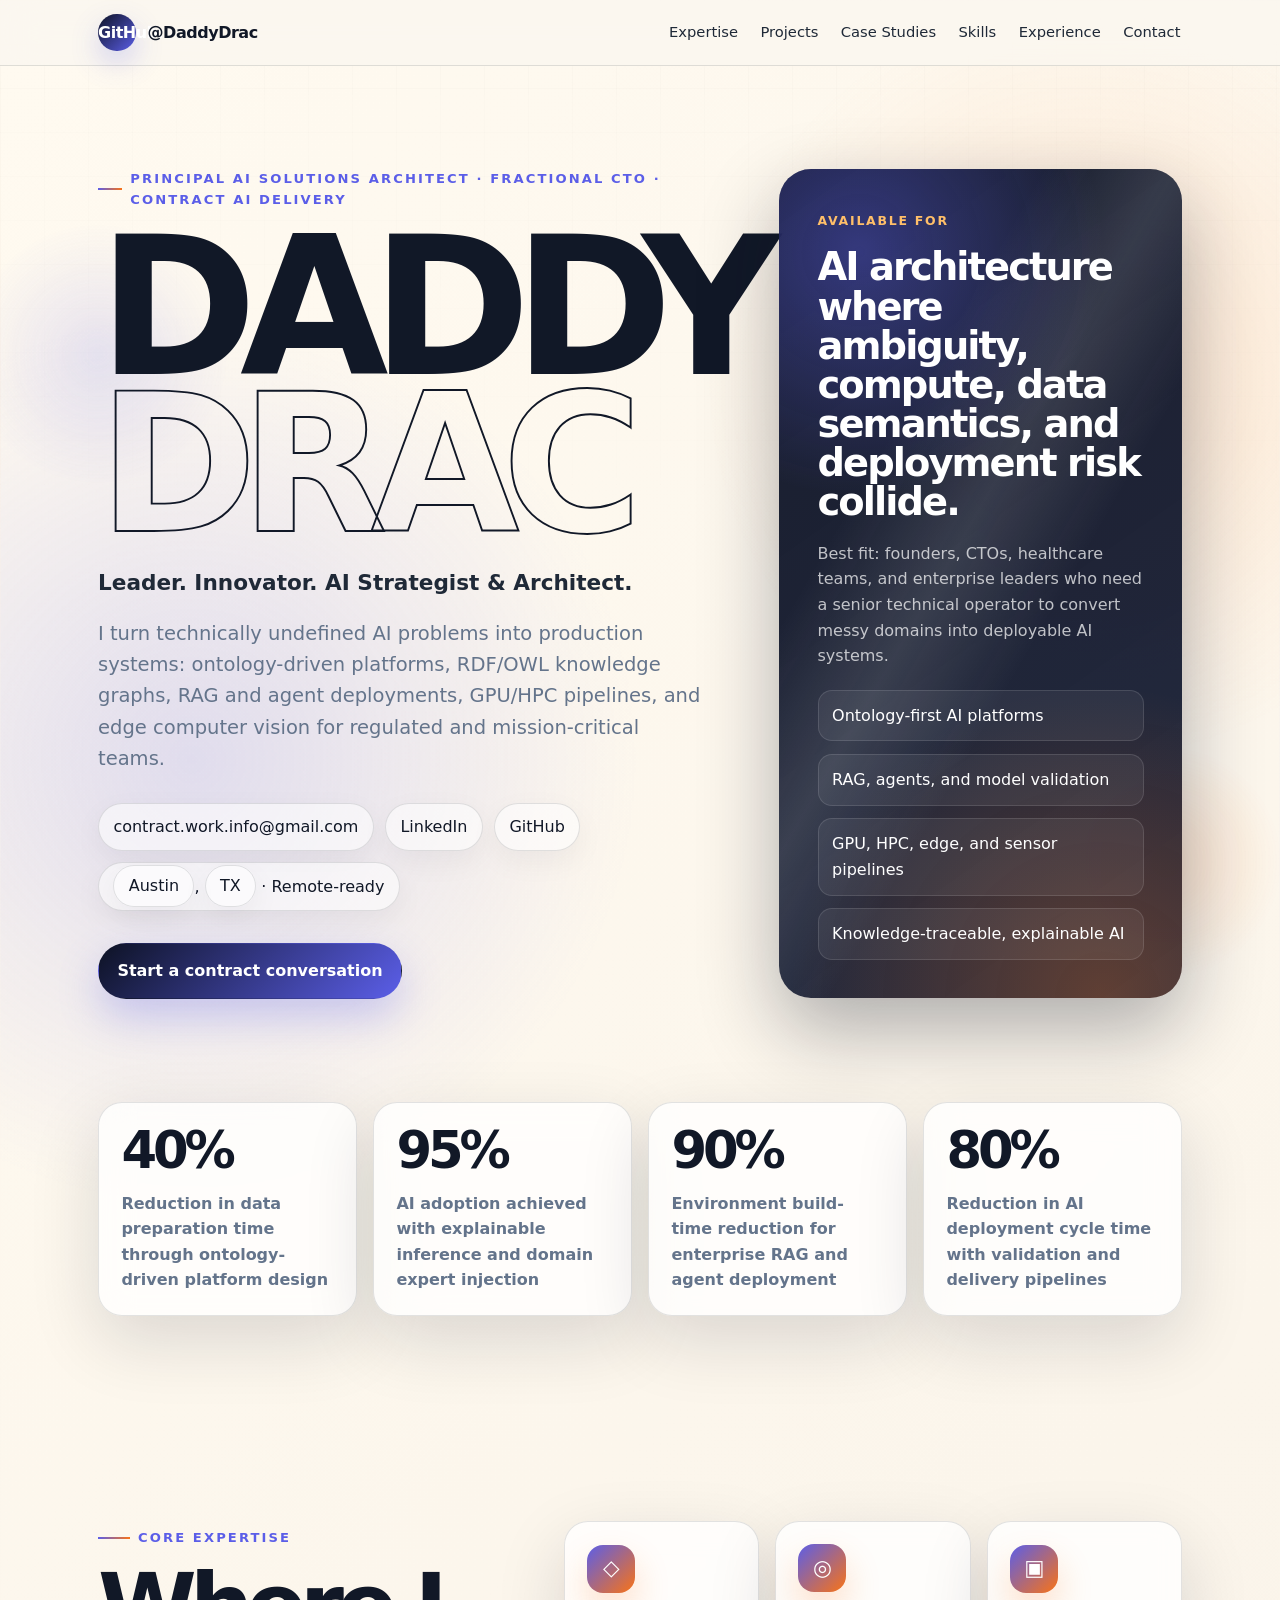
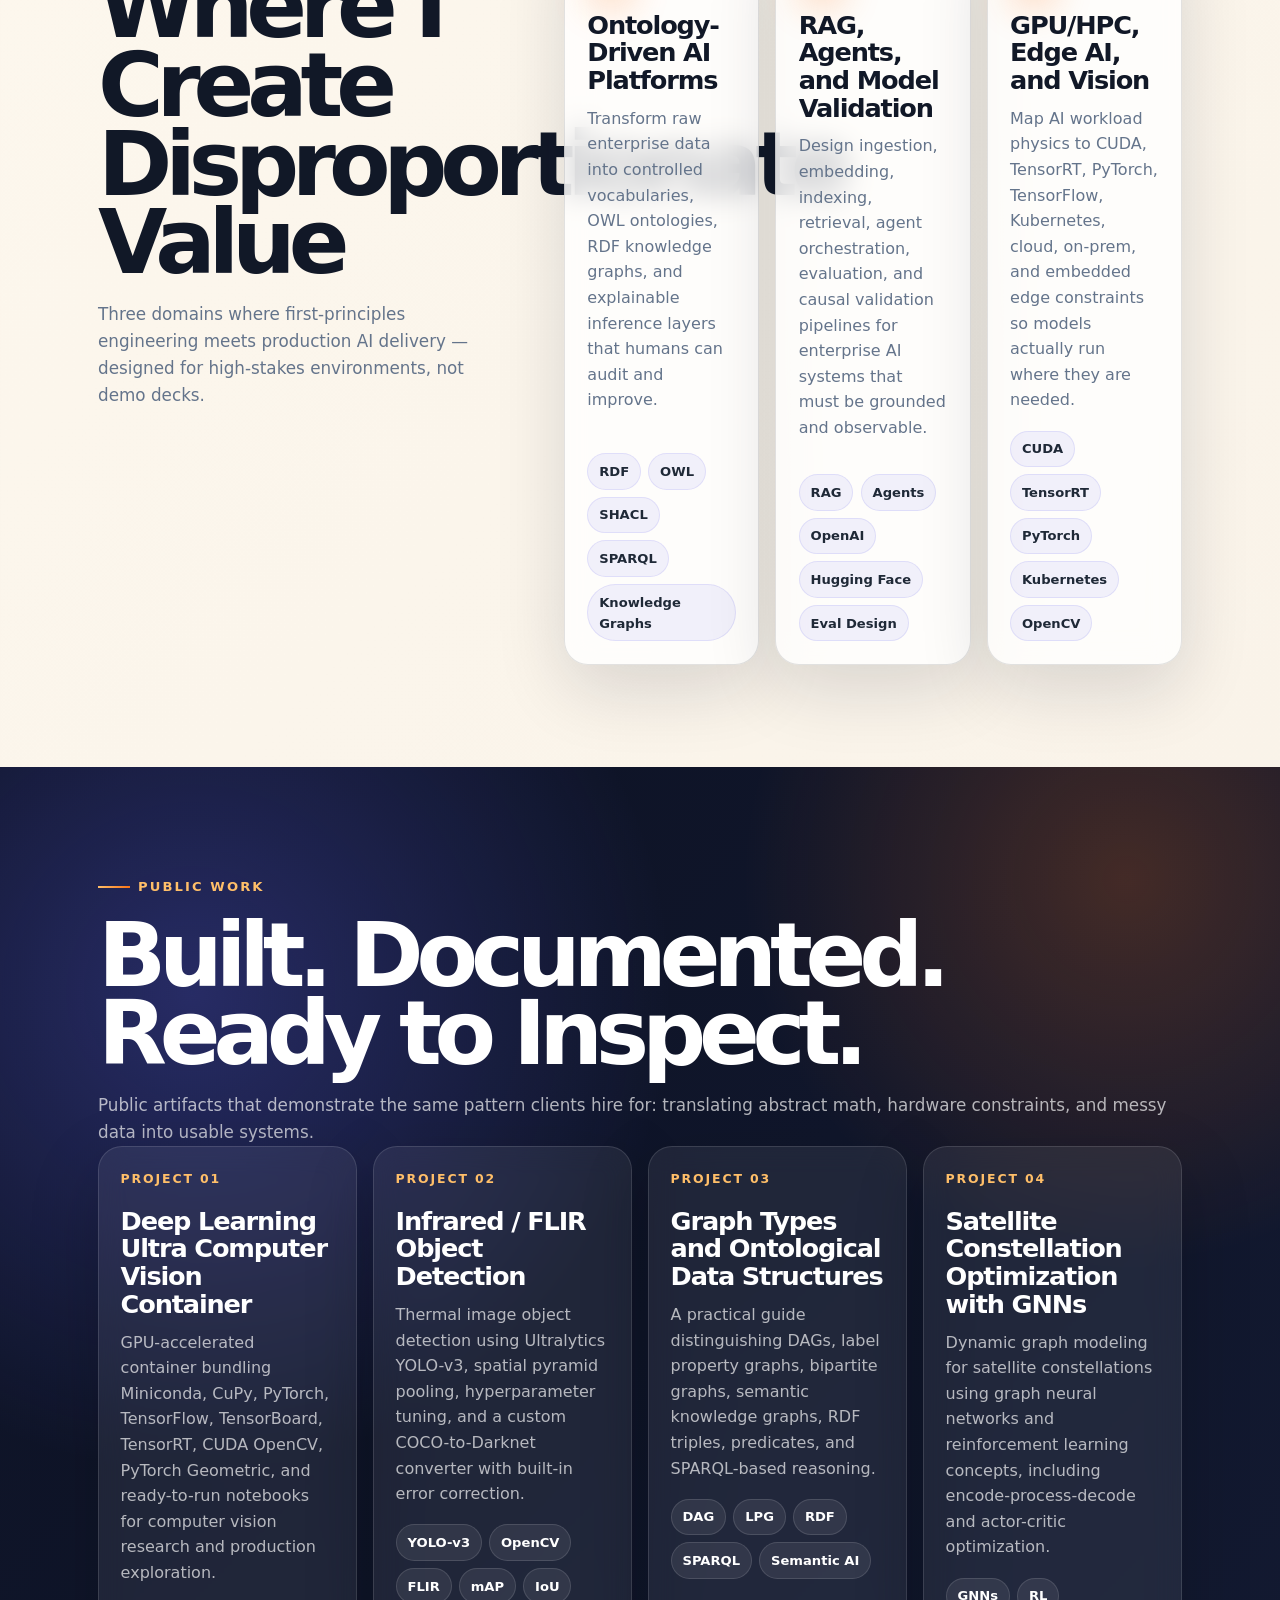
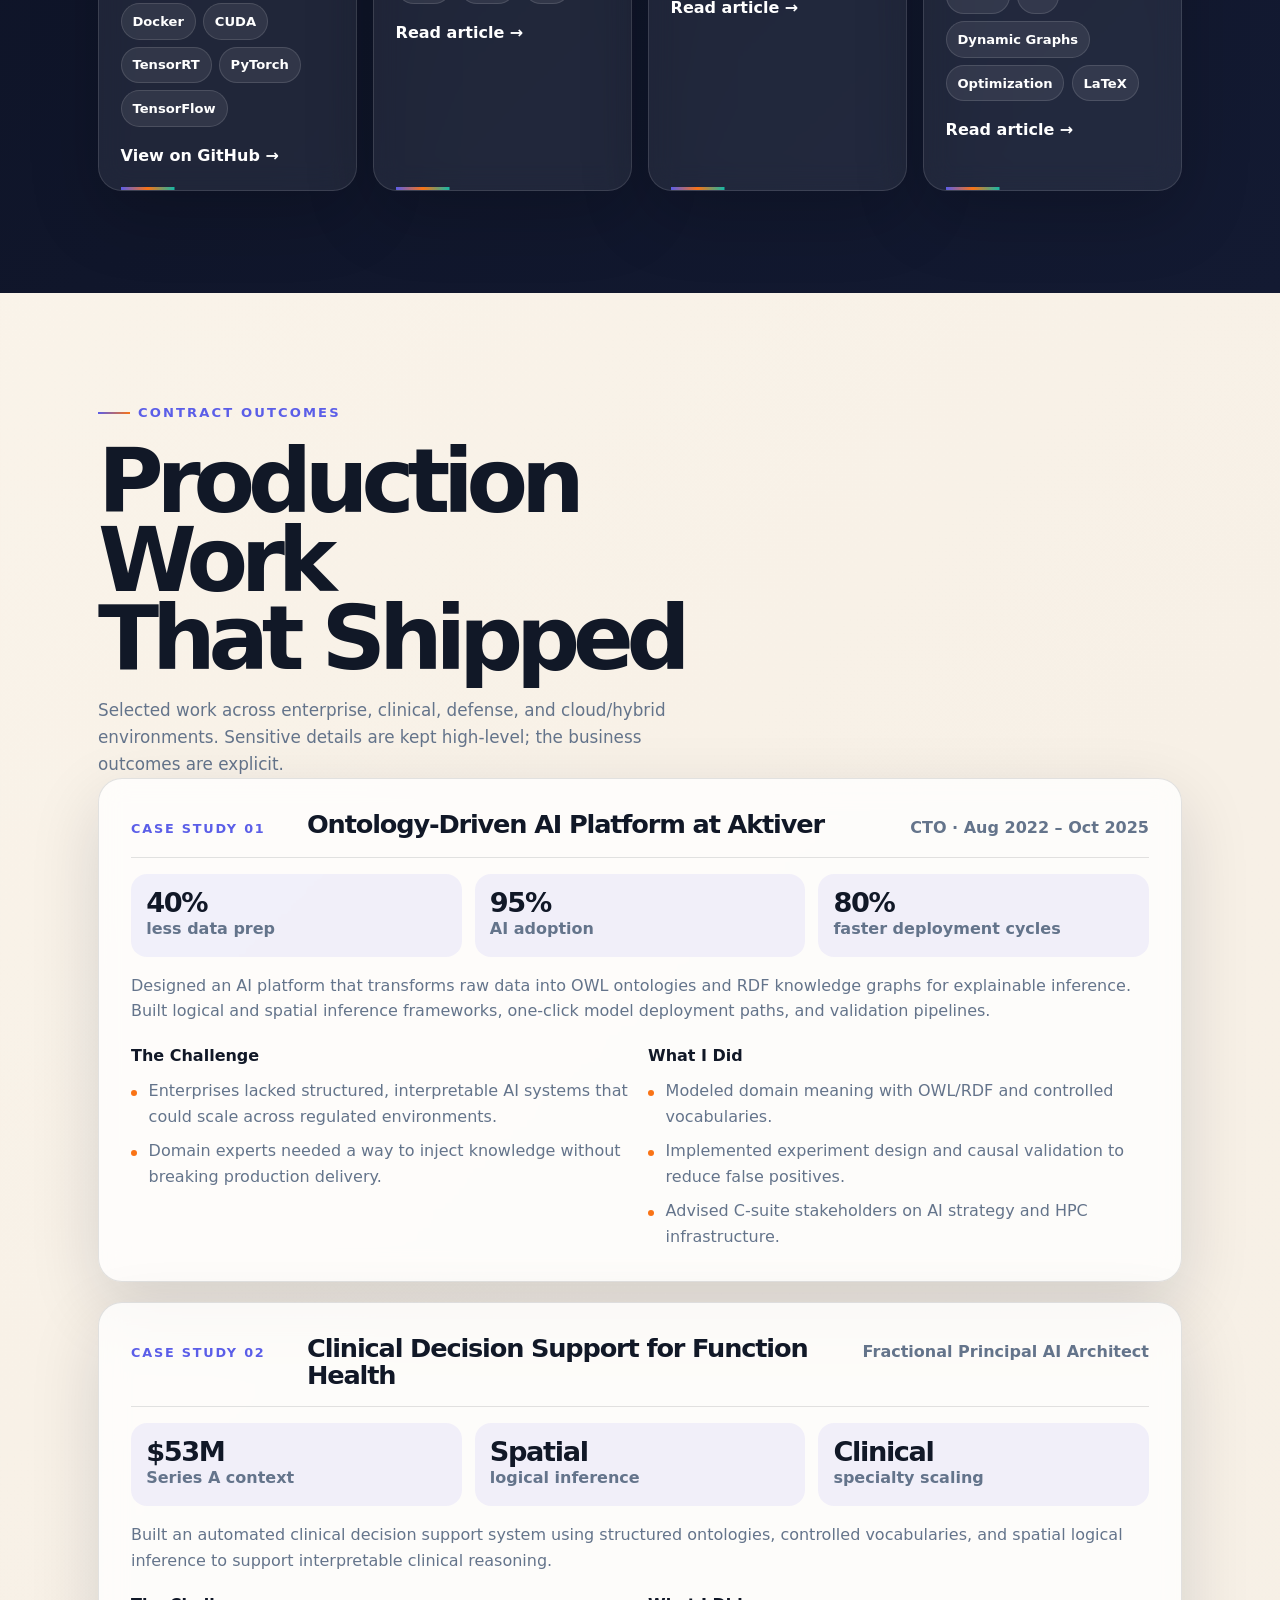
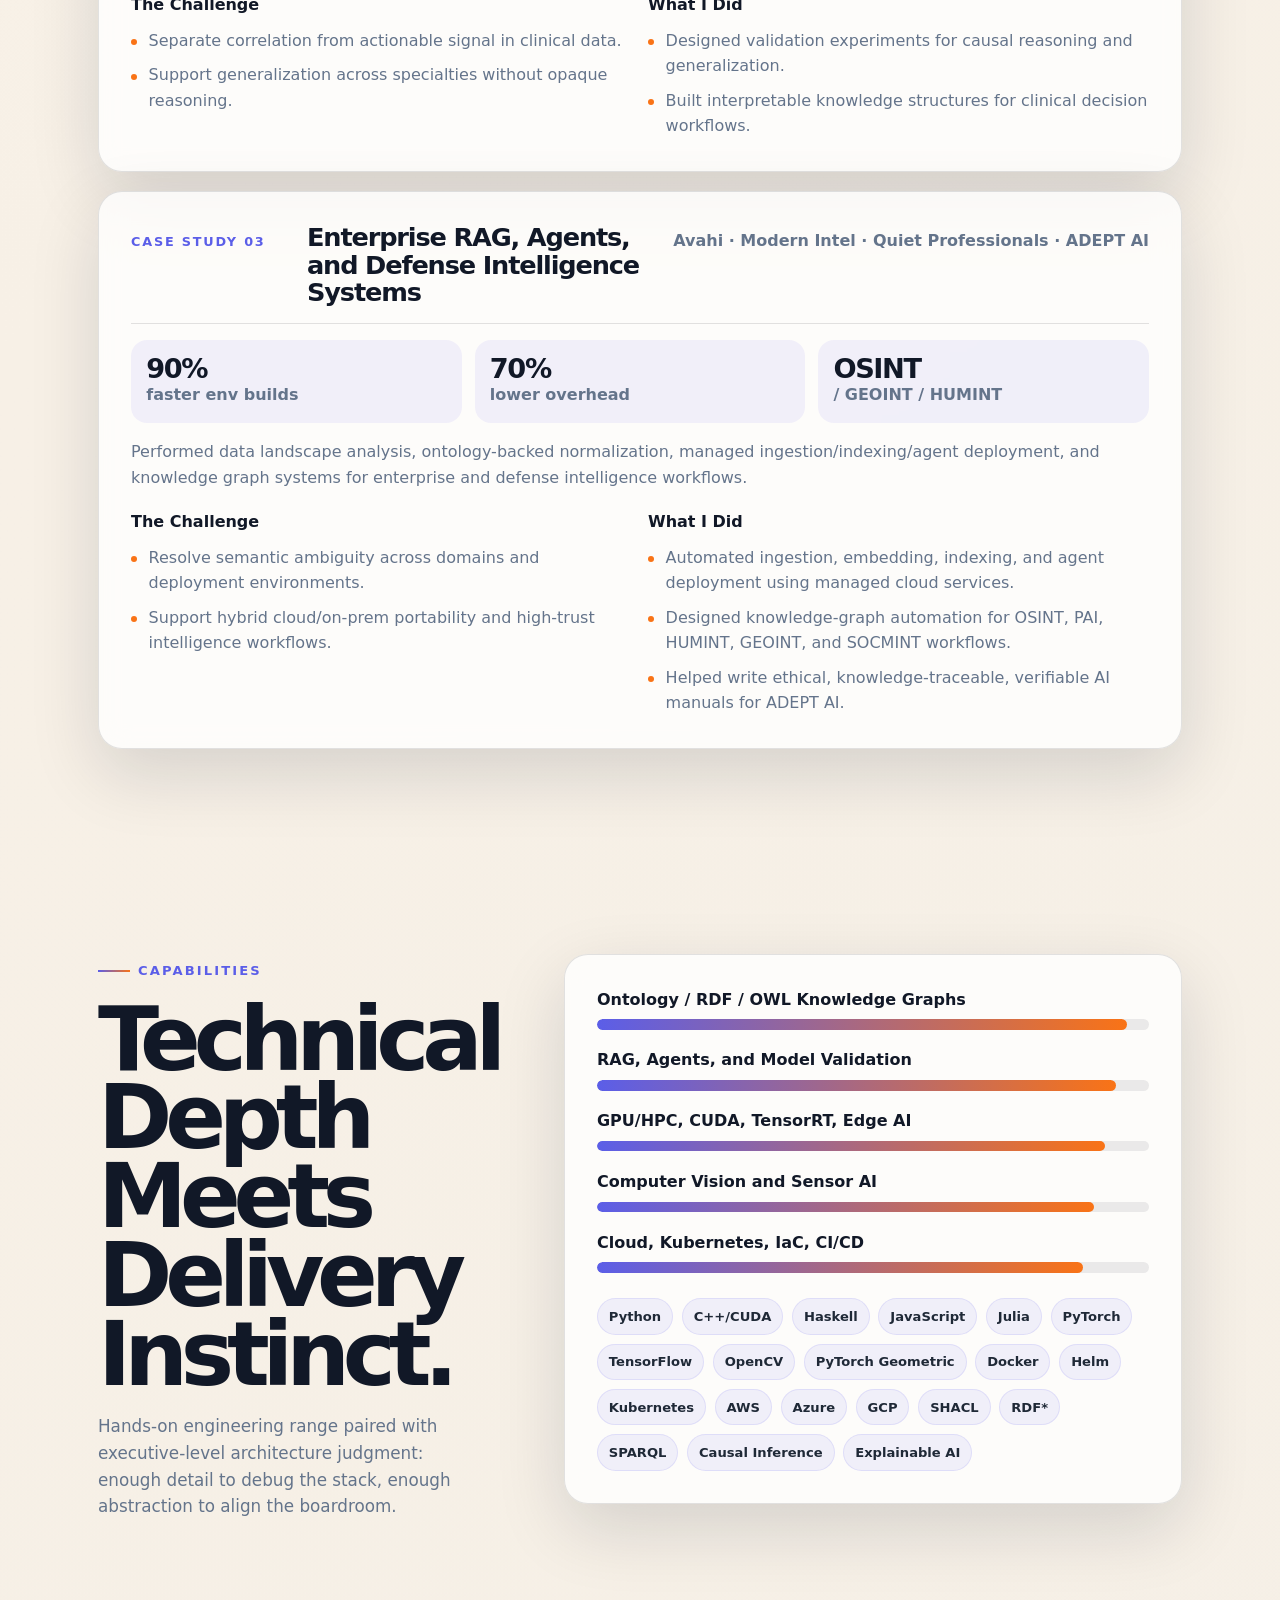
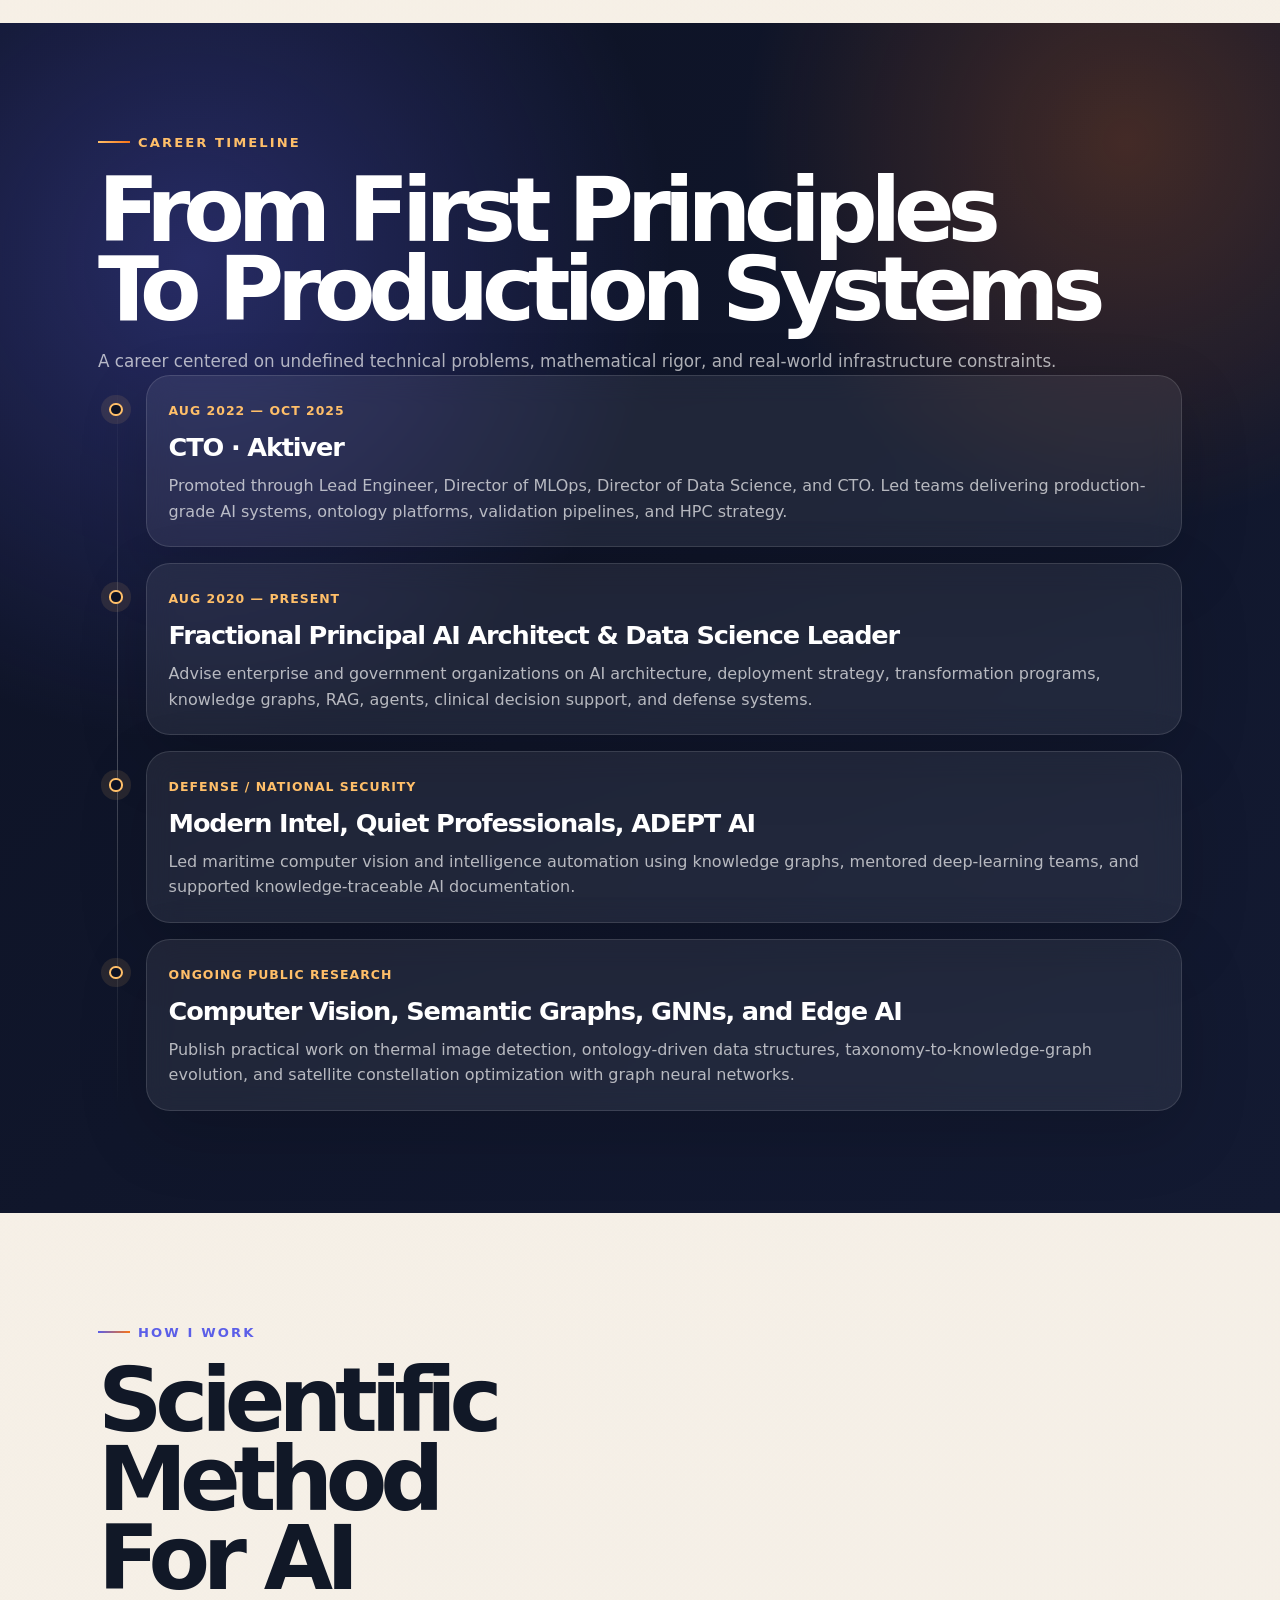
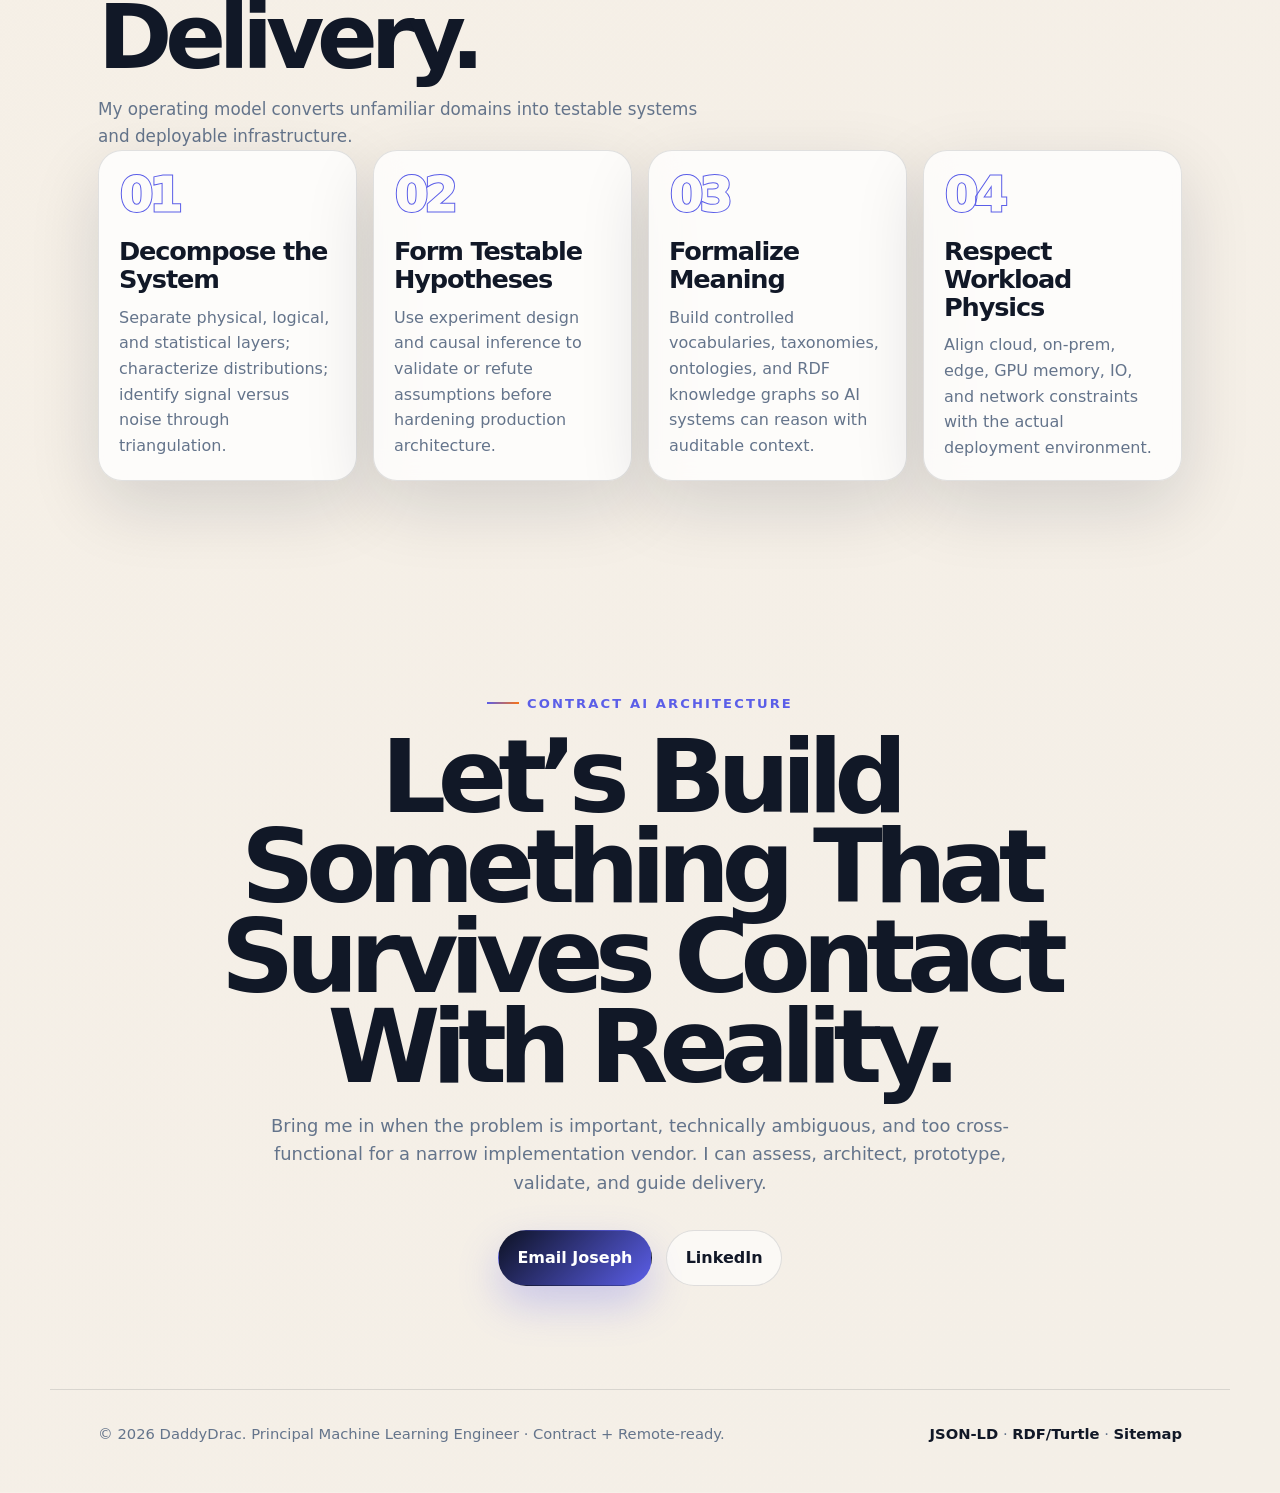
==== commit 3da1d78b: "Update index.html" ====
--- a/index.html
+++ b/index.html
@@ -5,7 +5,7 @@
   <meta name="viewport" content="width=device-width, initial-scale=1">
   <title>Principal AI Engineer for Contract AI Work</title>
   <meta name="description" content="Principal AI Solutions Architect available for contract AI architecture, ontology and knowledge graph systems, RAG/agent deployment, GPU/HPC infrastructure, and defense-grade computer vision.">
-  <meta name="author" content="Joseph William Hoeller">
+  <meta name="author" content="@DaddyDrac">
   <meta name="robots" content="index, follow, max-image-preview:large, max-snippet:-1, max-video-preview:-1">
   <meta name="theme-color" content="#0d1224">
   <link rel="canonical" href="https://daddydrac.github.io/">
@@ -16,14 +16,12 @@
   <link rel="alternate" type="text/turtle" href="assets/semantic/profile.ttl">
 
   <meta property="og:type" content="profile">
-  <meta property="og:title" content="Joseph Hoeller — Principal AI Architect">
+  <meta property="og:title" content="Contract AI ML Enginner and Architect">
   <meta property="og:description" content="Contract AI architecture for ontology-driven AI, RAG, agents, computer vision, GPU/HPC, and regulated enterprise deployment.">
   <meta property="og:url" content="https://daddydrac.github.io/">
   <meta property="og:image" content="https://daddydrac.github.io/assets/img/social-card.svg">
-  <meta property="profile:first_name" content="Joseph">
-  <meta property="profile:last_name" content="Hoeller">
   <meta name="twitter:card" content="summary_large_image">
-  <meta name="twitter:title" content="Joseph Hoeller — Principal AI Architect">
+  <meta name="twitter:title" content="Contract AI ML Enginner and Architect">
   <meta name="twitter:description" content="Contract AI architecture for high-stakes, regulated, and hardware-constrained environments.">
   <meta name="twitter:image" content="https://daddydrac.github.io/assets/img/social-card.svg">
 
@@ -87,8 +85,8 @@
   <header class="site-header" role="banner">
     <nav class="nav-wrap" aria-label="Primary navigation">
       <a class="brand" href="#home" property="name">
-        <span class="brand-mark" aria-hidden="true">JH</span>
-        <span>Joseph Hoeller</span>
+        <span class="brand-mark" aria-hidden="true">GitHub: </span>
+        <span>@DaddyDrac</span>
       </a>
       <input class="nav-toggle" type="checkbox" id="nav-toggle" aria-label="Toggle navigation">
       <label class="nav-trigger" for="nav-toggle" aria-hidden="true"><span></span><span></span><span></span></label>
@@ -118,14 +116,13 @@
           I turn technically undefined AI problems into production systems: ontology-driven platforms, RDF/OWL knowledge graphs, RAG and agent deployments, GPU/HPC pipelines, and edge computer vision for regulated and mission-critical teams.
         </p>
         <address class="contact-strip" typeof="PostalAddress" property="address">
-          <a property="email" href="mailto:joehoeller@gmail.com">joehoeller@gmail.com</a>
-          <a property="telephone" href="tel:+15123485756">512-348-5756</a>
+          <a property="email" href="mailto:contract.work.info@gmail.com">contract.work.info@gmail.com</a>
           <a rel="sameAs" href="https://www.linkedin.com/in/computer-vision-engineer/">LinkedIn</a>
           <a rel="sameAs" href="https://github.com/daddydrac/Deep-Learning-Ultra">GitHub</a>
           <span><span property="addressLocality">Austin</span>, <span property="addressRegion">TX</span> · Remote-ready</span>
         </address>
         <div class="hero-actions">
-          <a class="btn btn-primary" href="mailto:joehoeller@gmail.com?subject=Contract%20AI%%20Inquiry">Start a contract conversation</a>
+          <a class="btn btn-primary" href="mailto:contract.work.info@gmail.com?subject=Contract%20AI%%20Inquiry">Start a contract conversation</a>
         </div>
       </div>
       <aside class="hero-panel reveal delay-1" aria-label="Contract positioning">
@@ -405,7 +402,7 @@
       <h2 id="contact-title" property="name">Let’s Build Something That Survives Contact With Reality.</h2>
       <p property="description">Bring me in when the problem is important, technically ambiguous, and too cross-functional for a narrow implementation vendor. I can assess, architect, prototype, validate, and guide delivery.</p>
       <div class="cta-actions">
-        <a class="btn btn-primary" href="mailto:joehoeller@gmail.com?subject=Contract%20AI%20Architecture%20Inquiry">Email Joseph</a>
+        <a class="btn btn-primary" href="mailto:contract.work.info@gmail.com?subject=Contract%20AI%20Architecture%20Inquiry">Email Joseph</a>
         <a class="btn btn-ghost" href="https://www.linkedin.com/in/computer-vision-engineer/">LinkedIn</a>
       </div>
     </section>
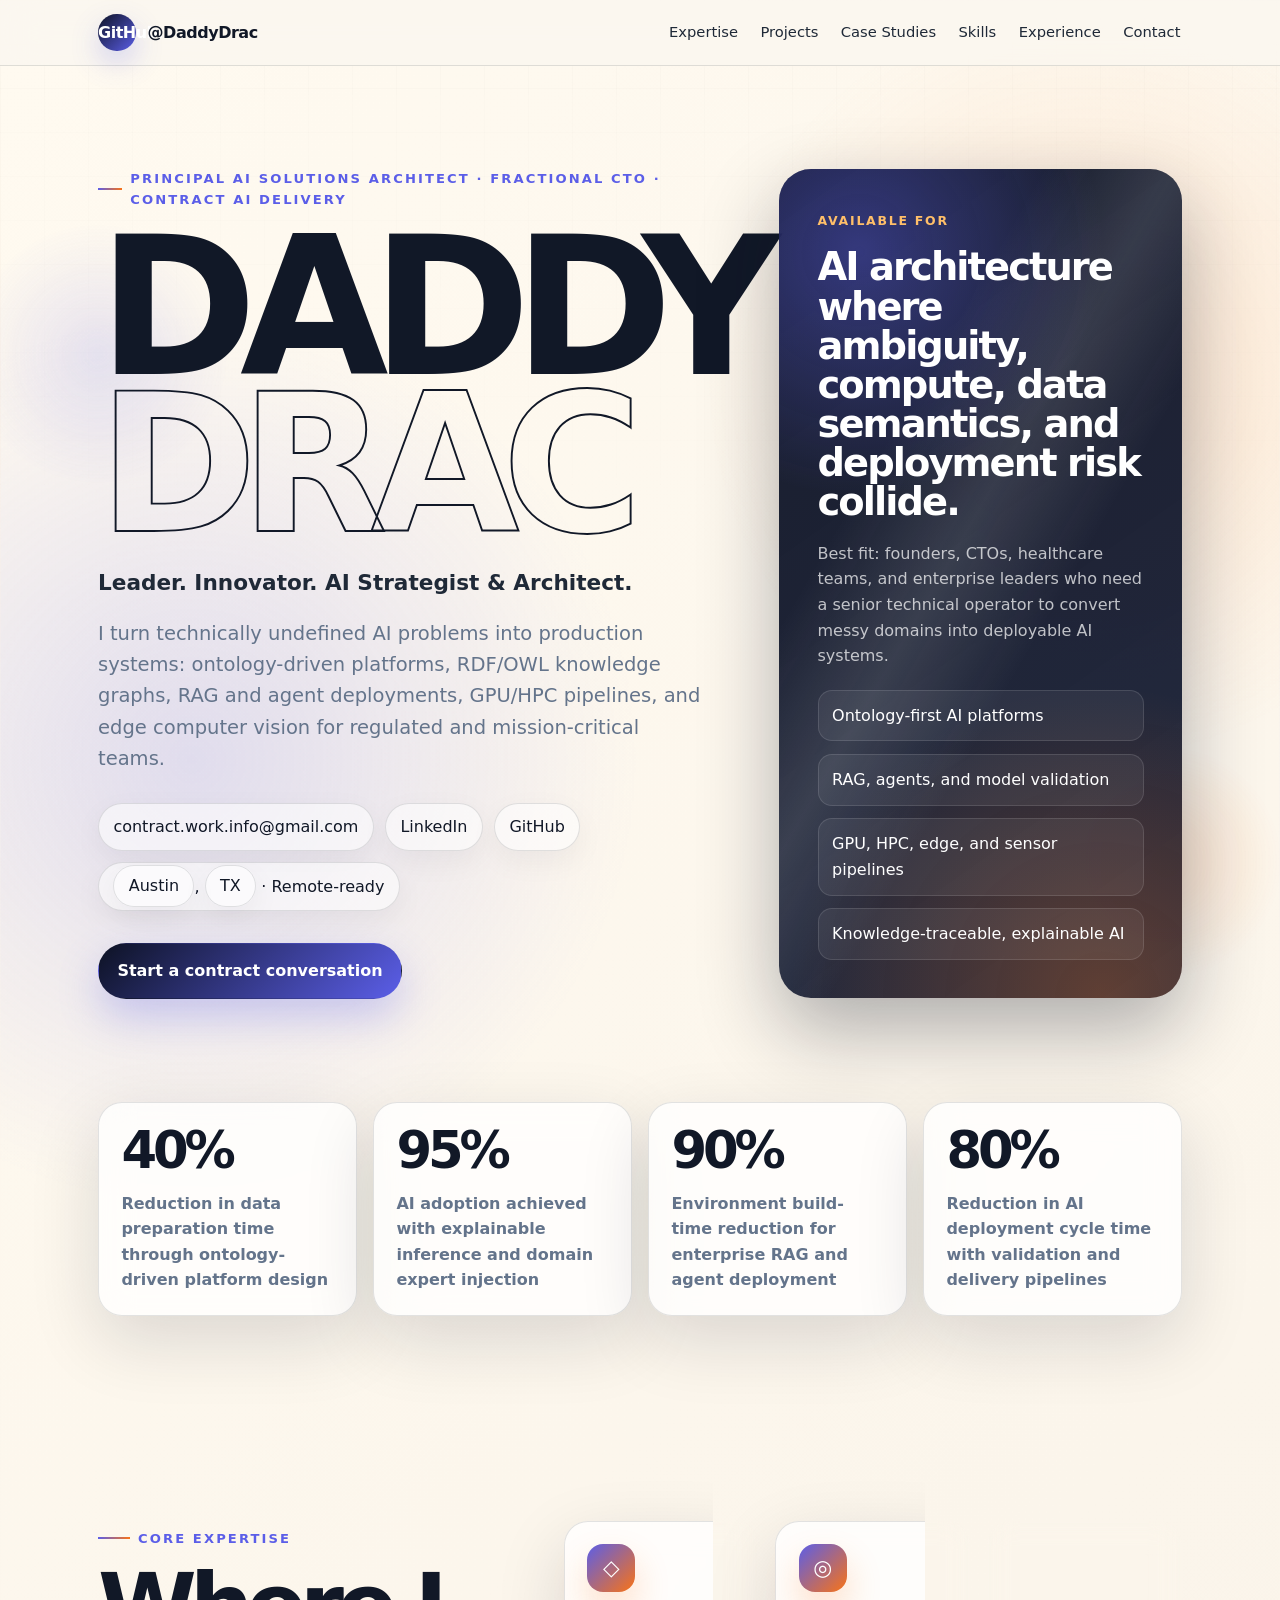
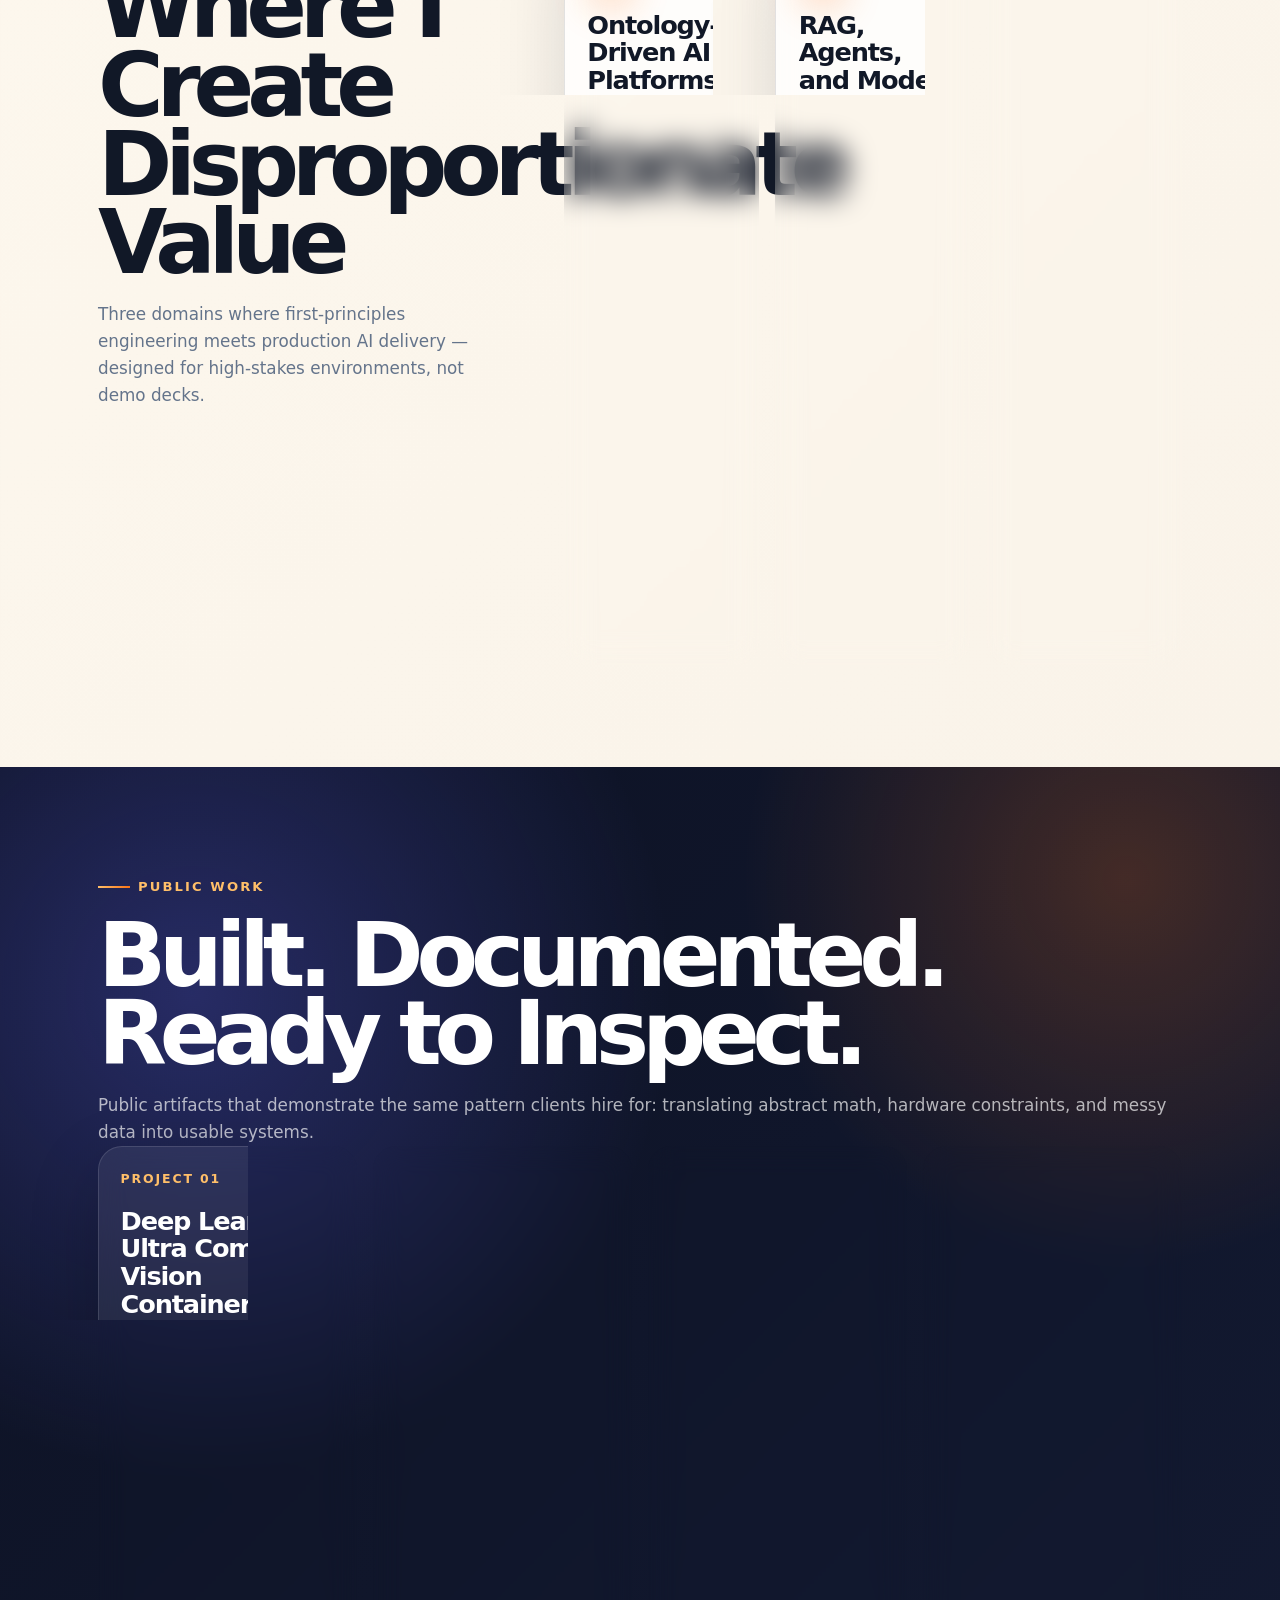
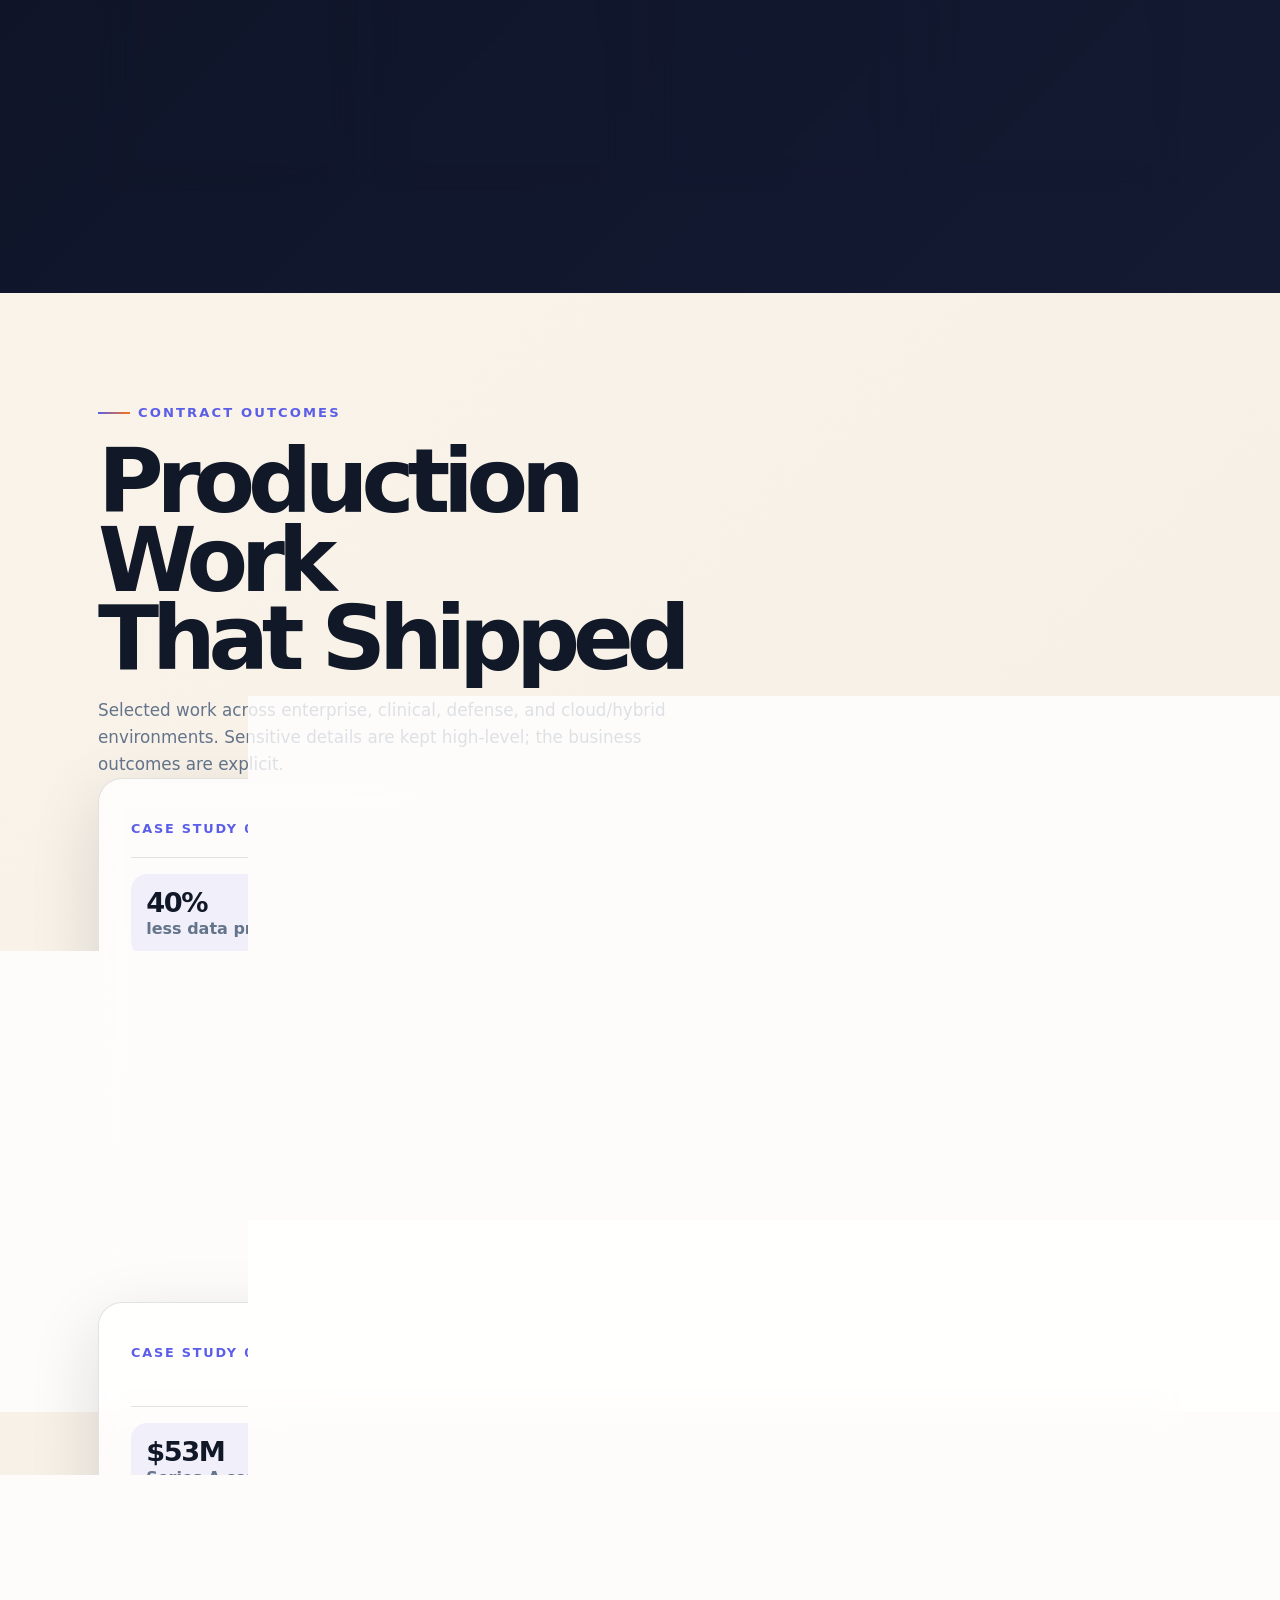
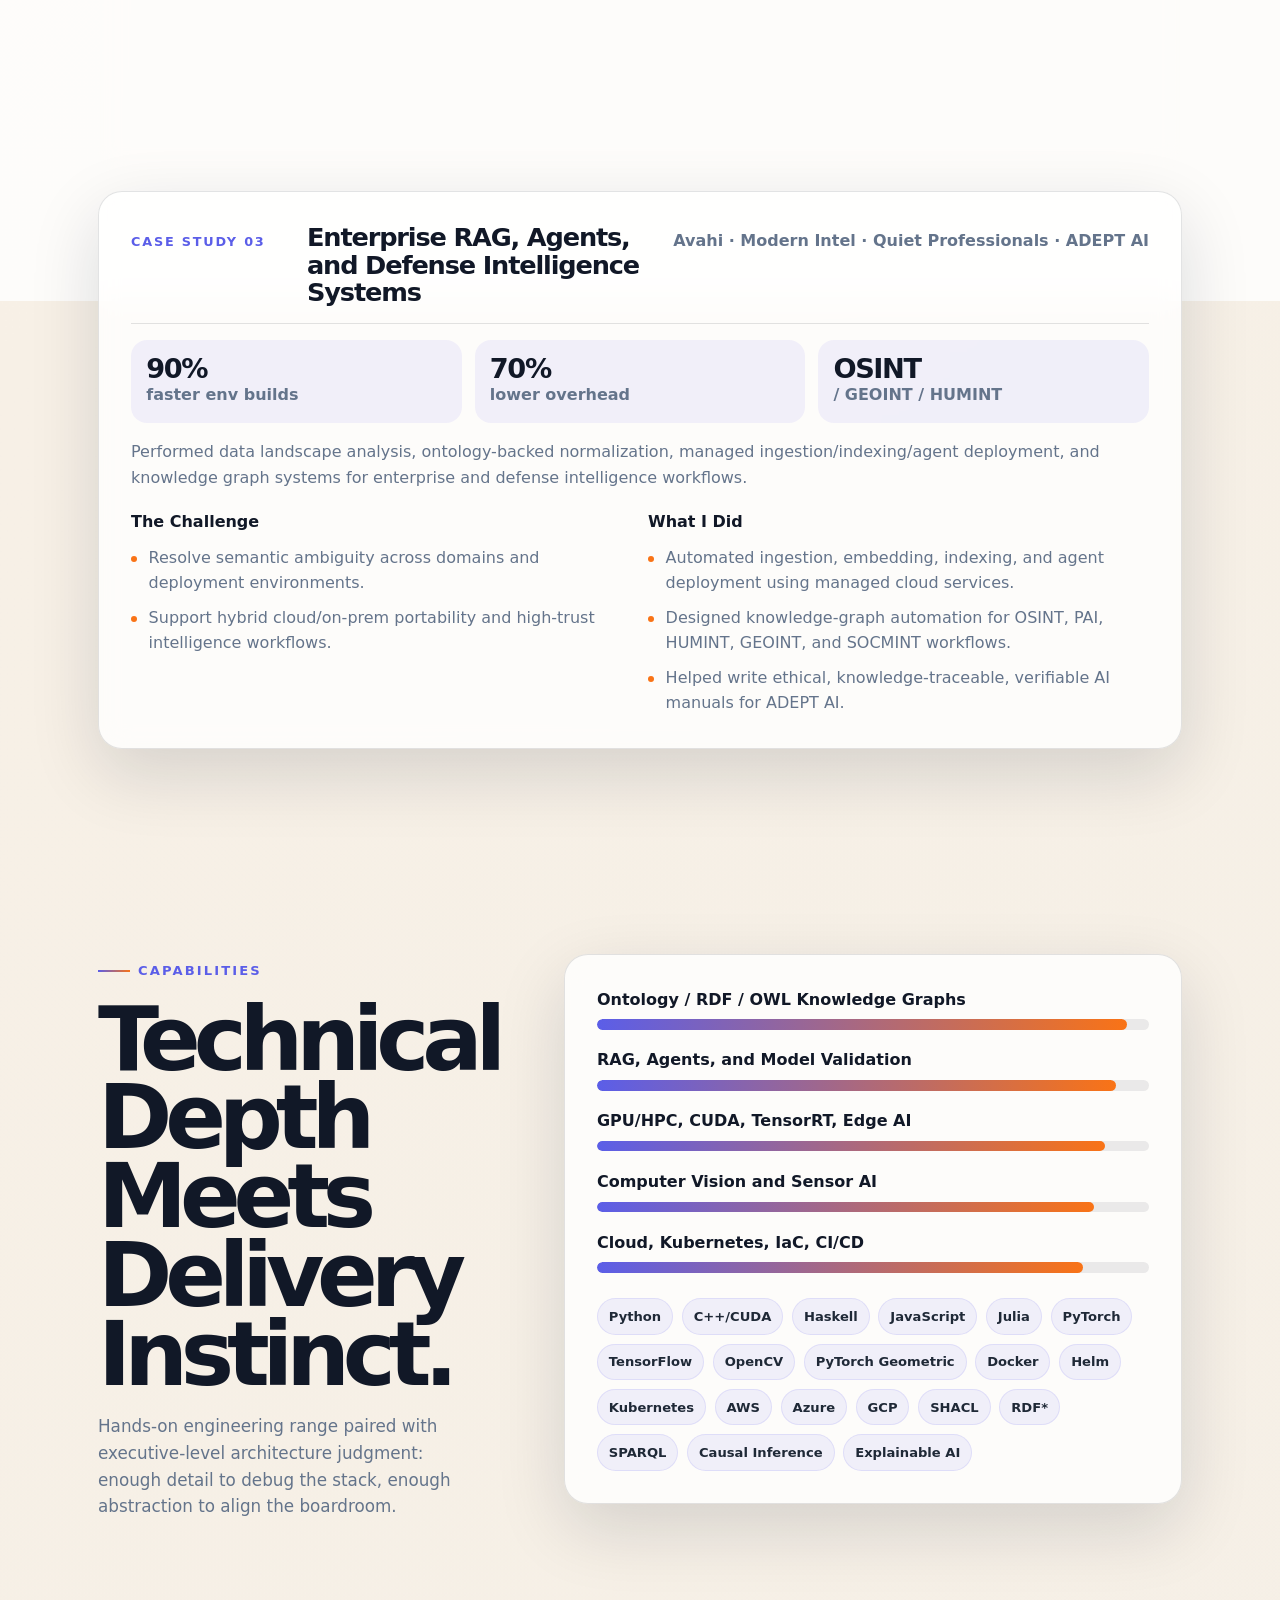
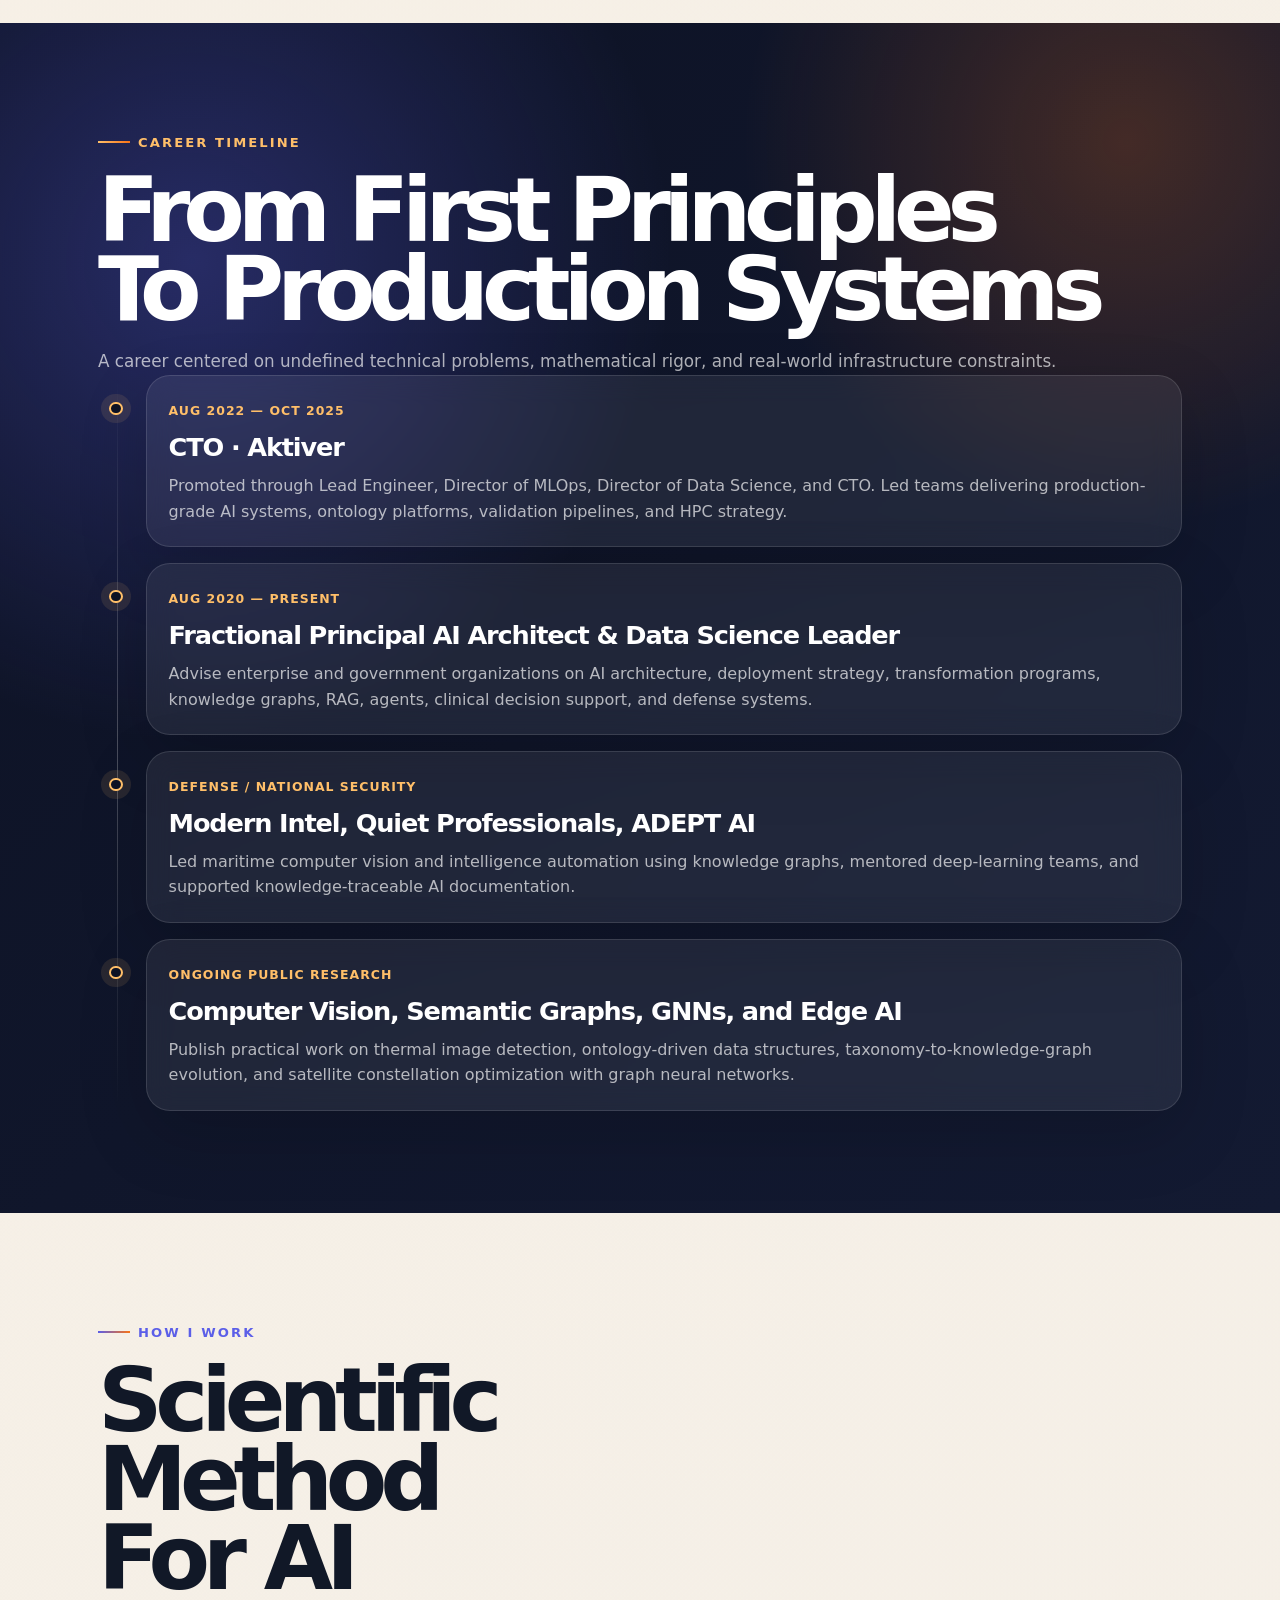
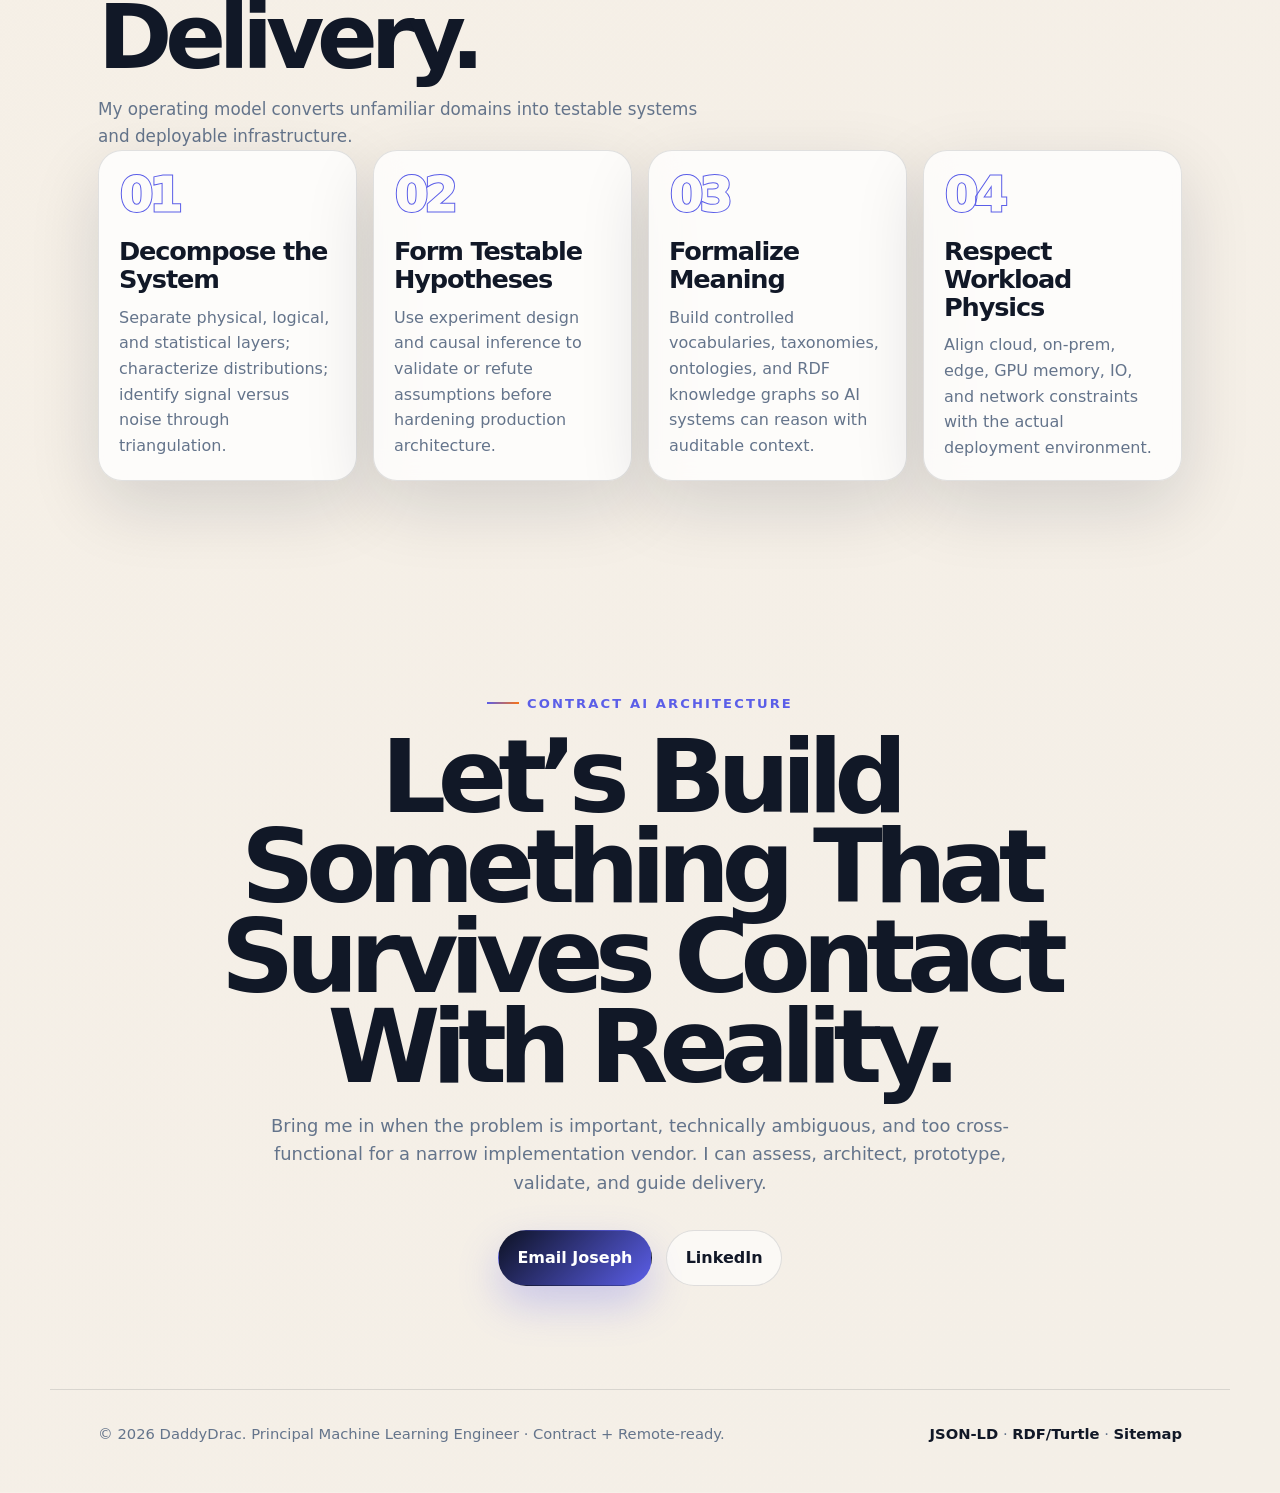
==== commit 8517bcee: "Update index.html" ====
--- a/index.html
+++ b/index.html
@@ -3,7 +3,7 @@
 <head>
   <meta charset="utf-8">
   <meta name="viewport" content="width=device-width, initial-scale=1">
-  <title>Principal AI Engineer for Contract AI Work</title>
+  <title>AI ML Engineer for Contract AI Work</title>
   <meta name="description" content="Principal AI Solutions Architect available for contract AI architecture, ontology and knowledge graph systems, RAG/agent deployment, GPU/HPC infrastructure, and defense-grade computer vision.">
   <meta name="author" content="@DaddyDrac">
   <meta name="robots" content="index, follow, max-image-preview:large, max-snippet:-1, max-video-preview:-1">
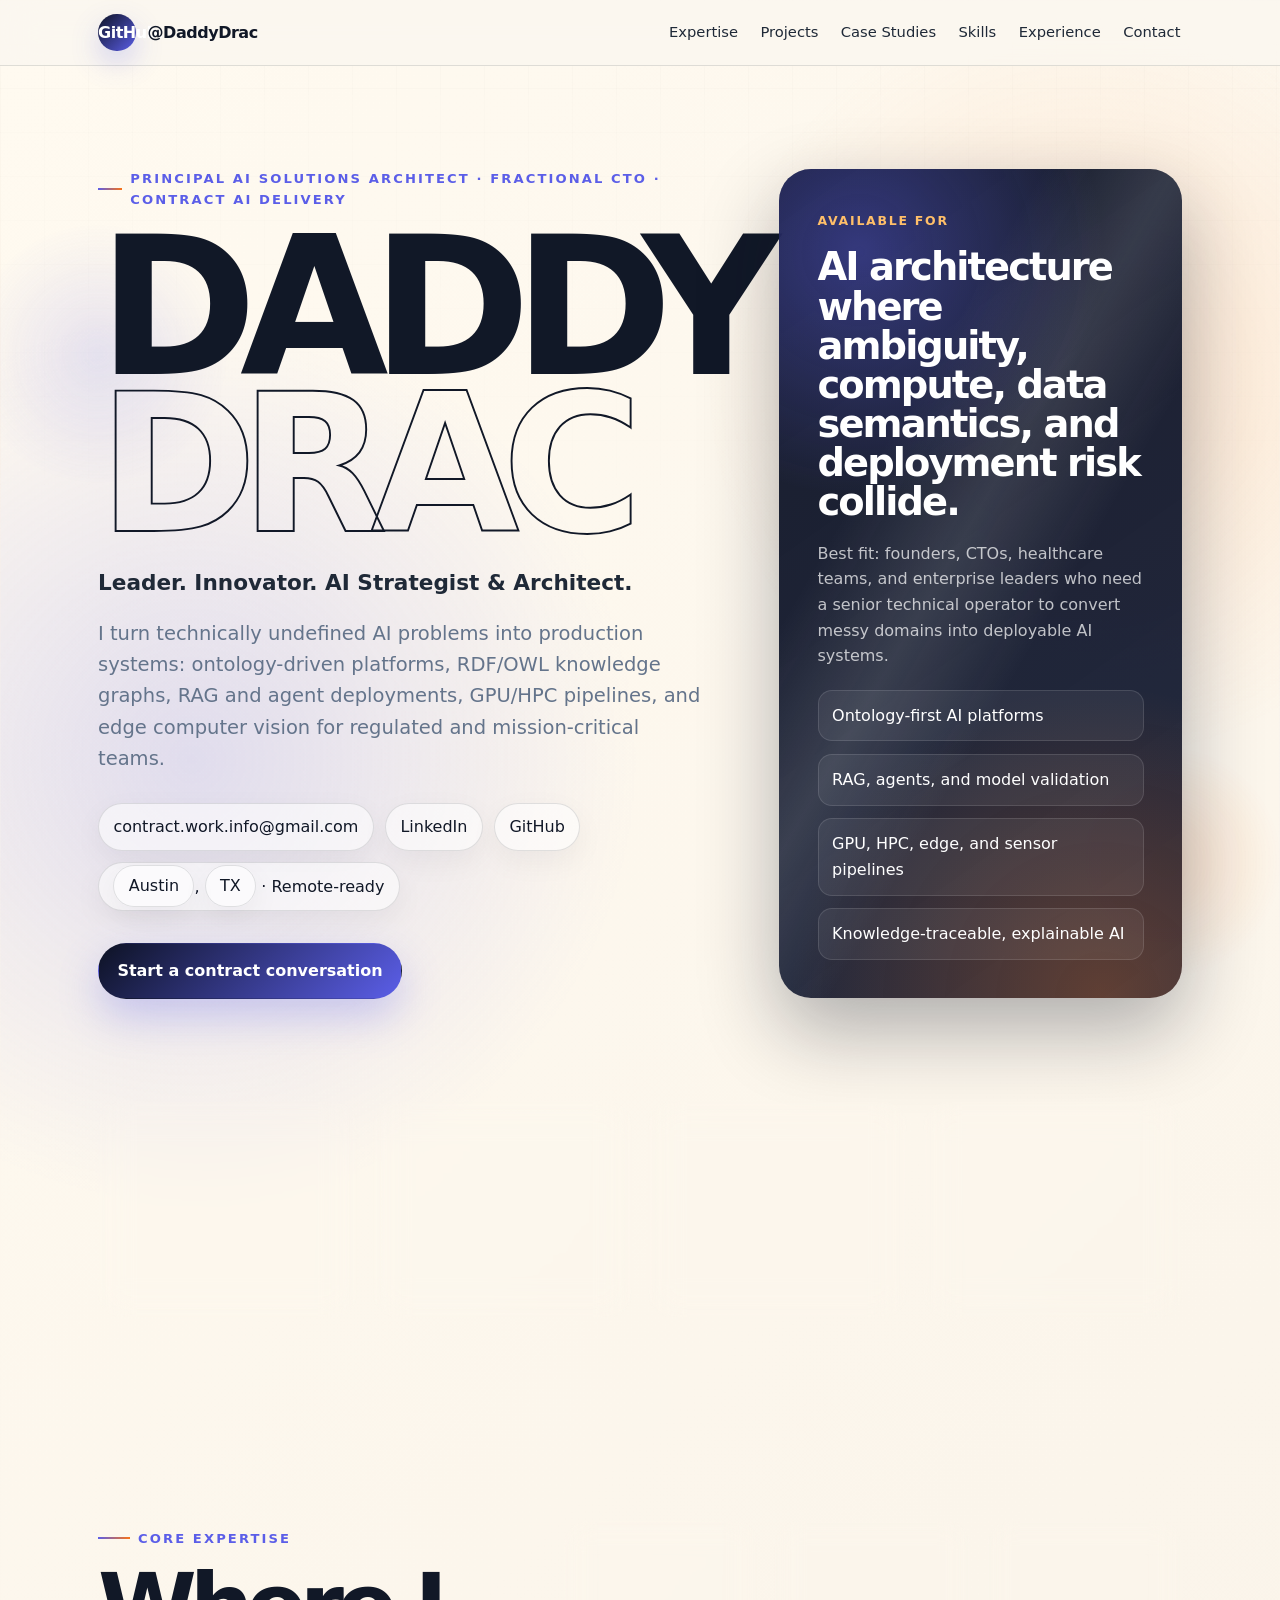
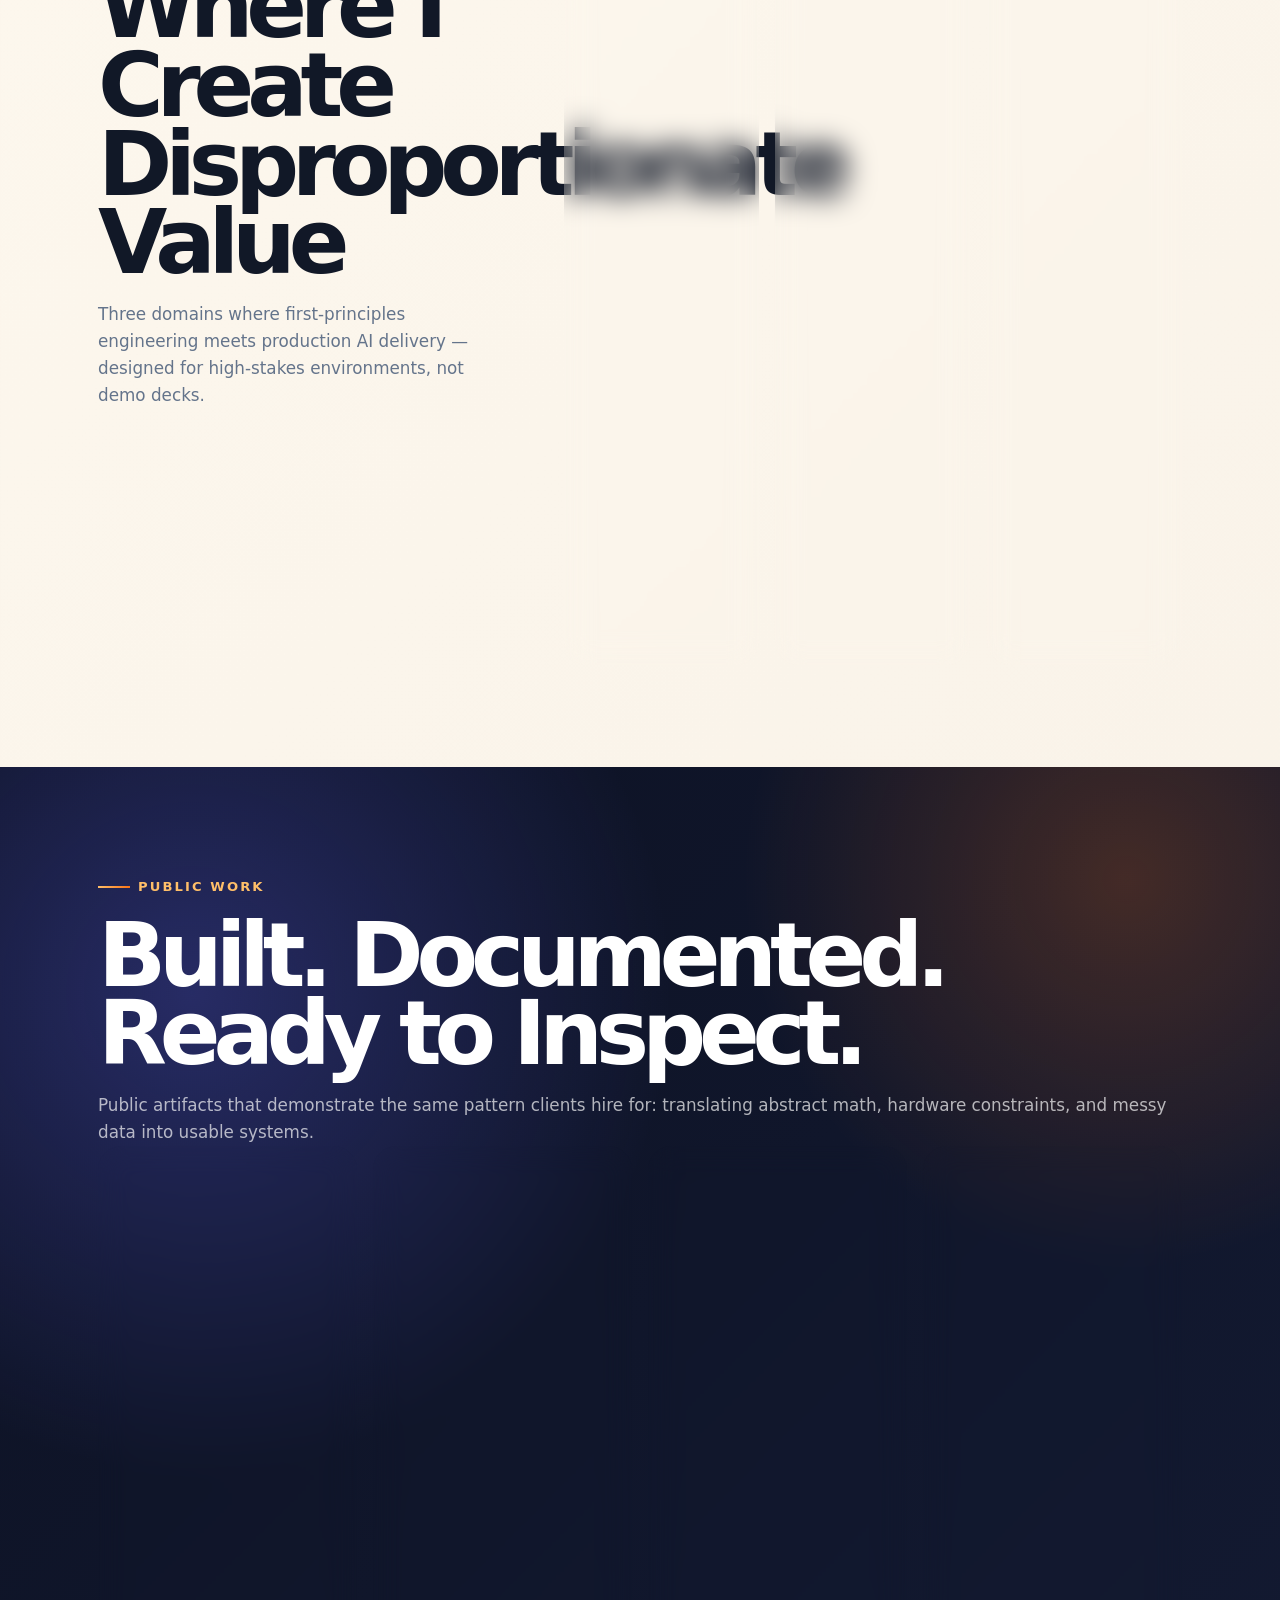
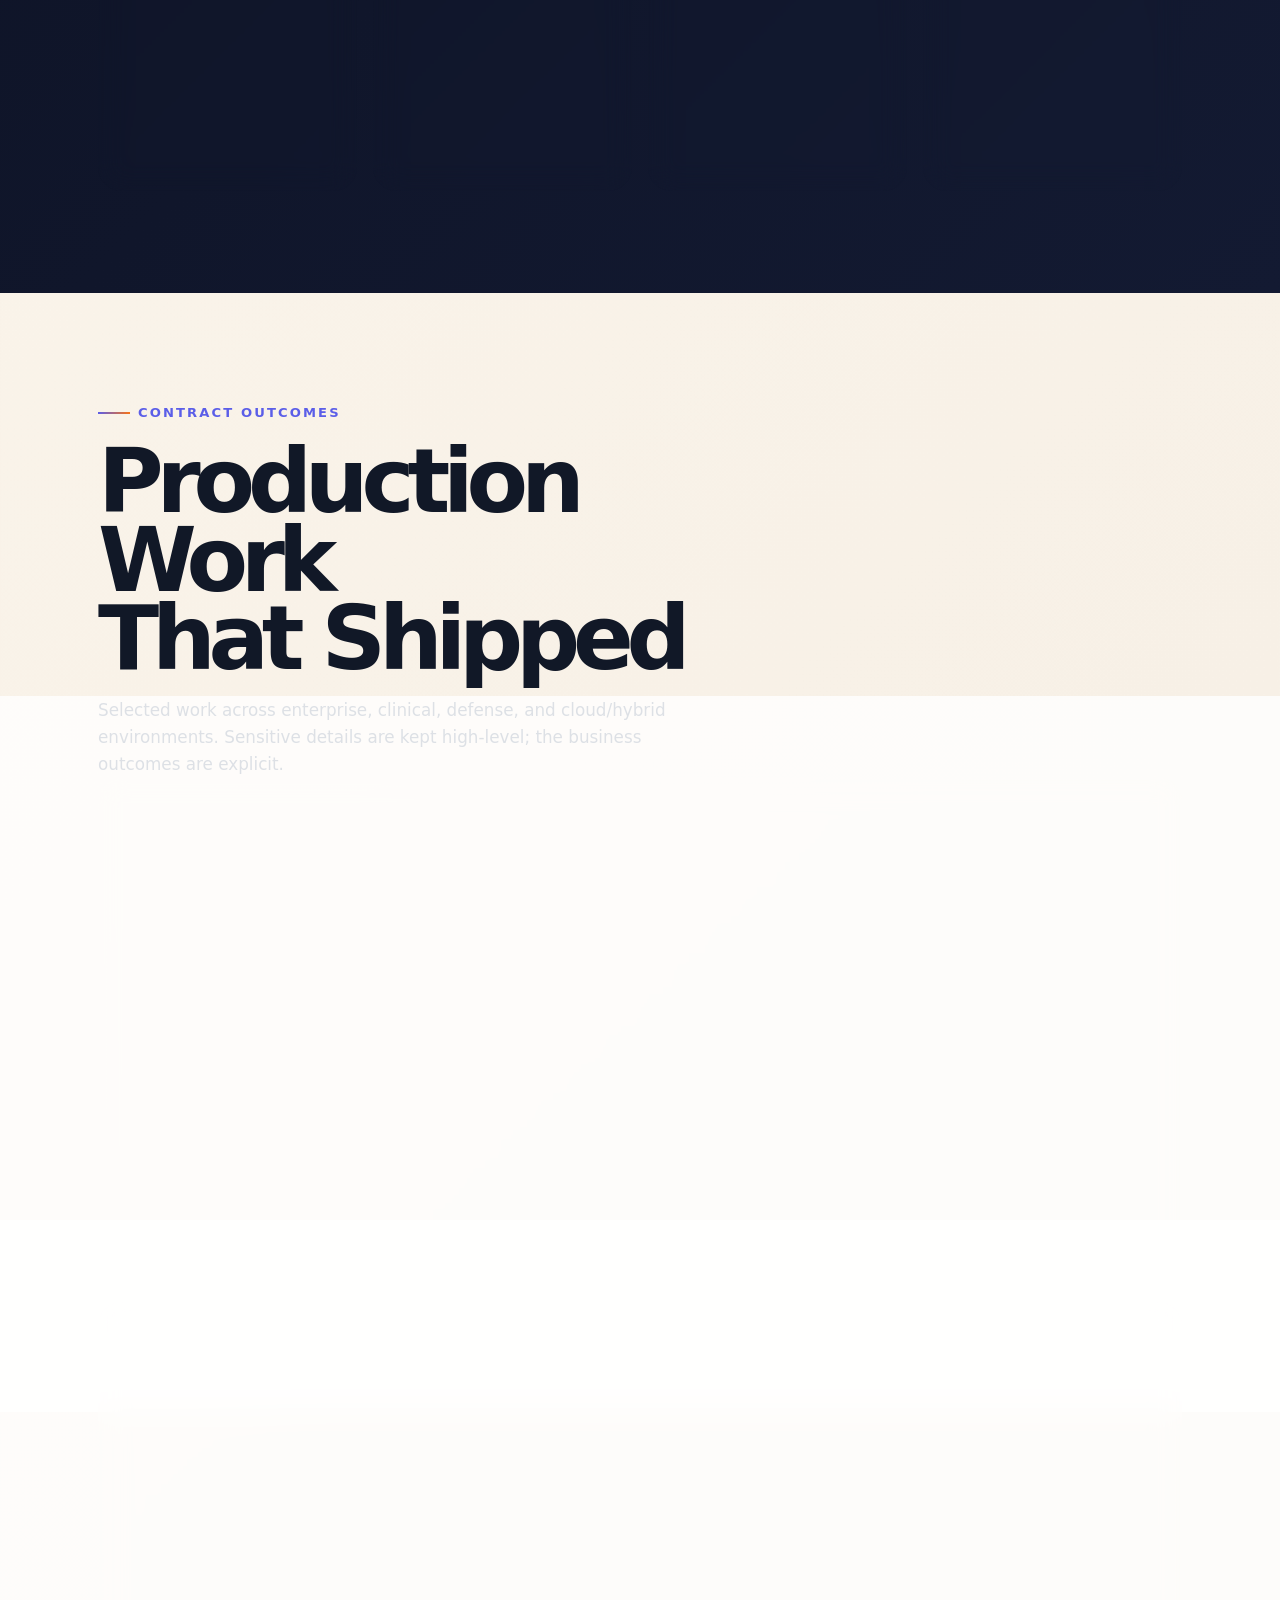
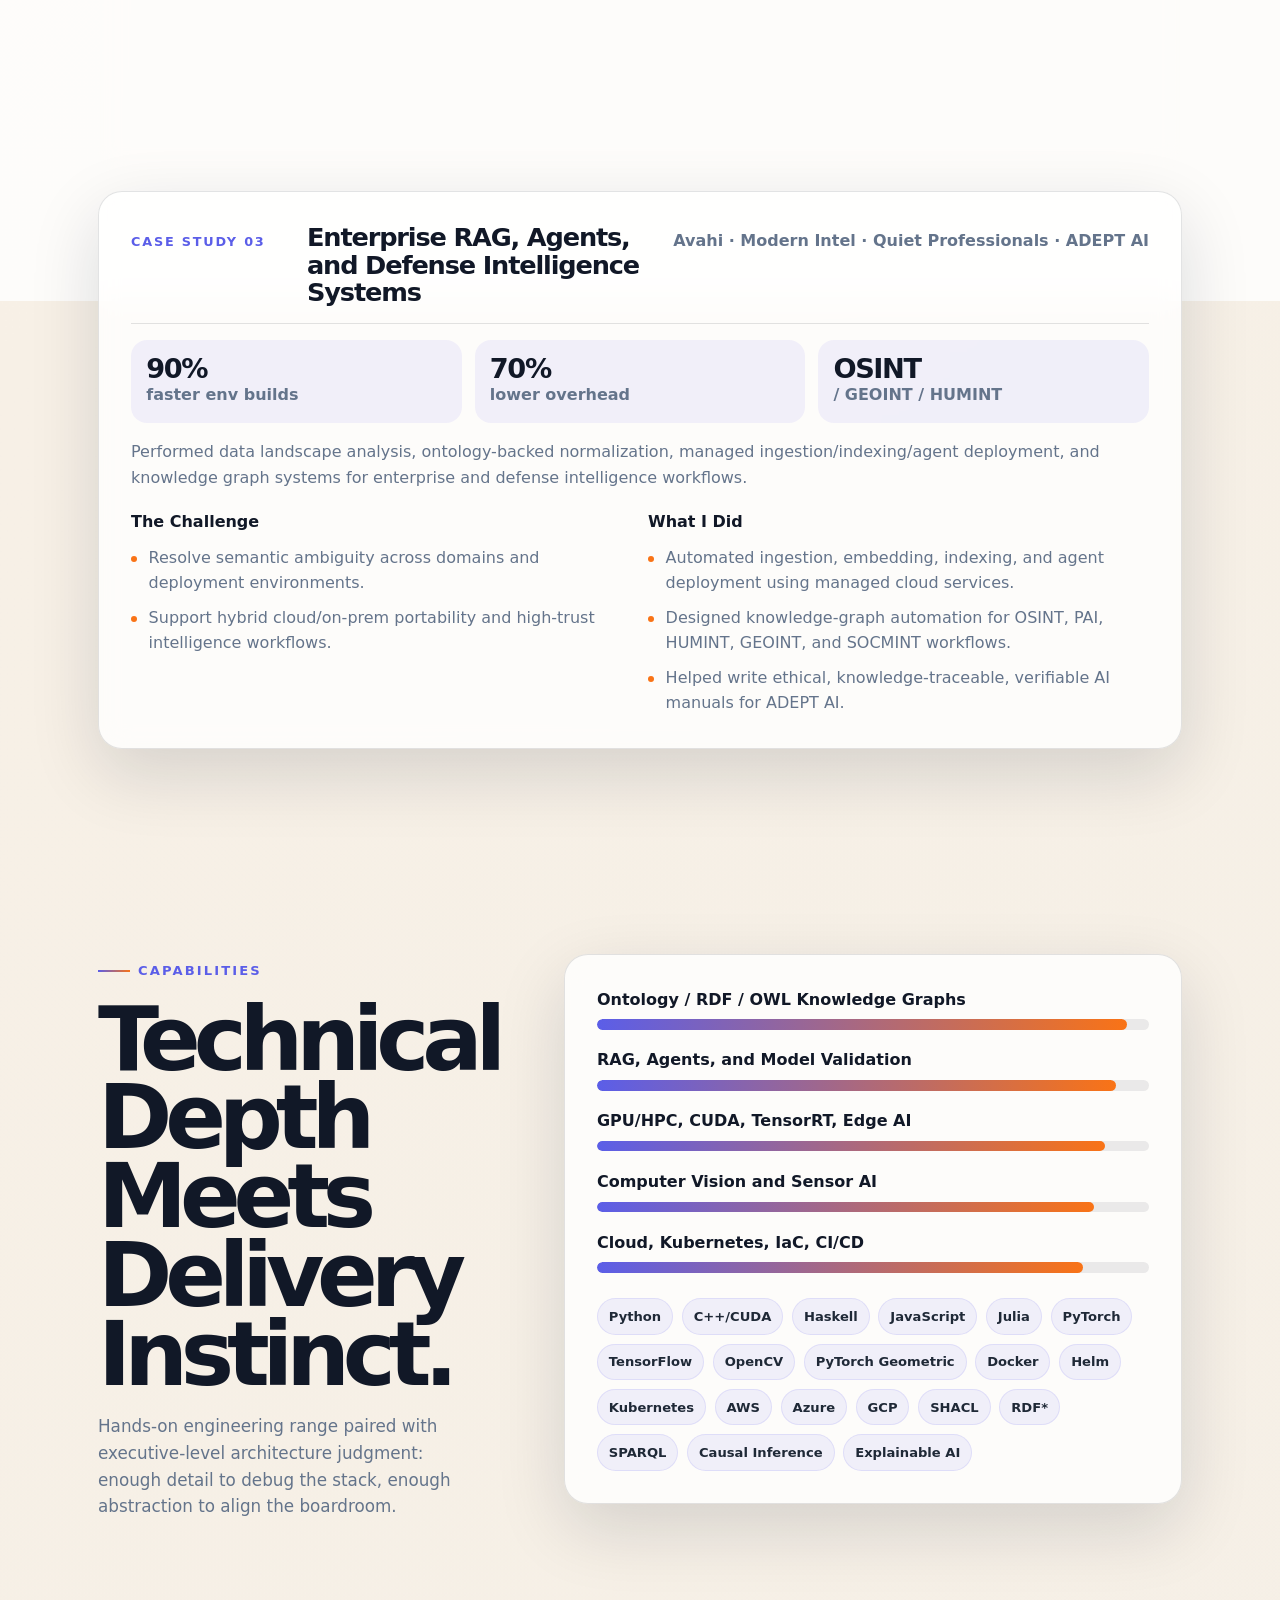
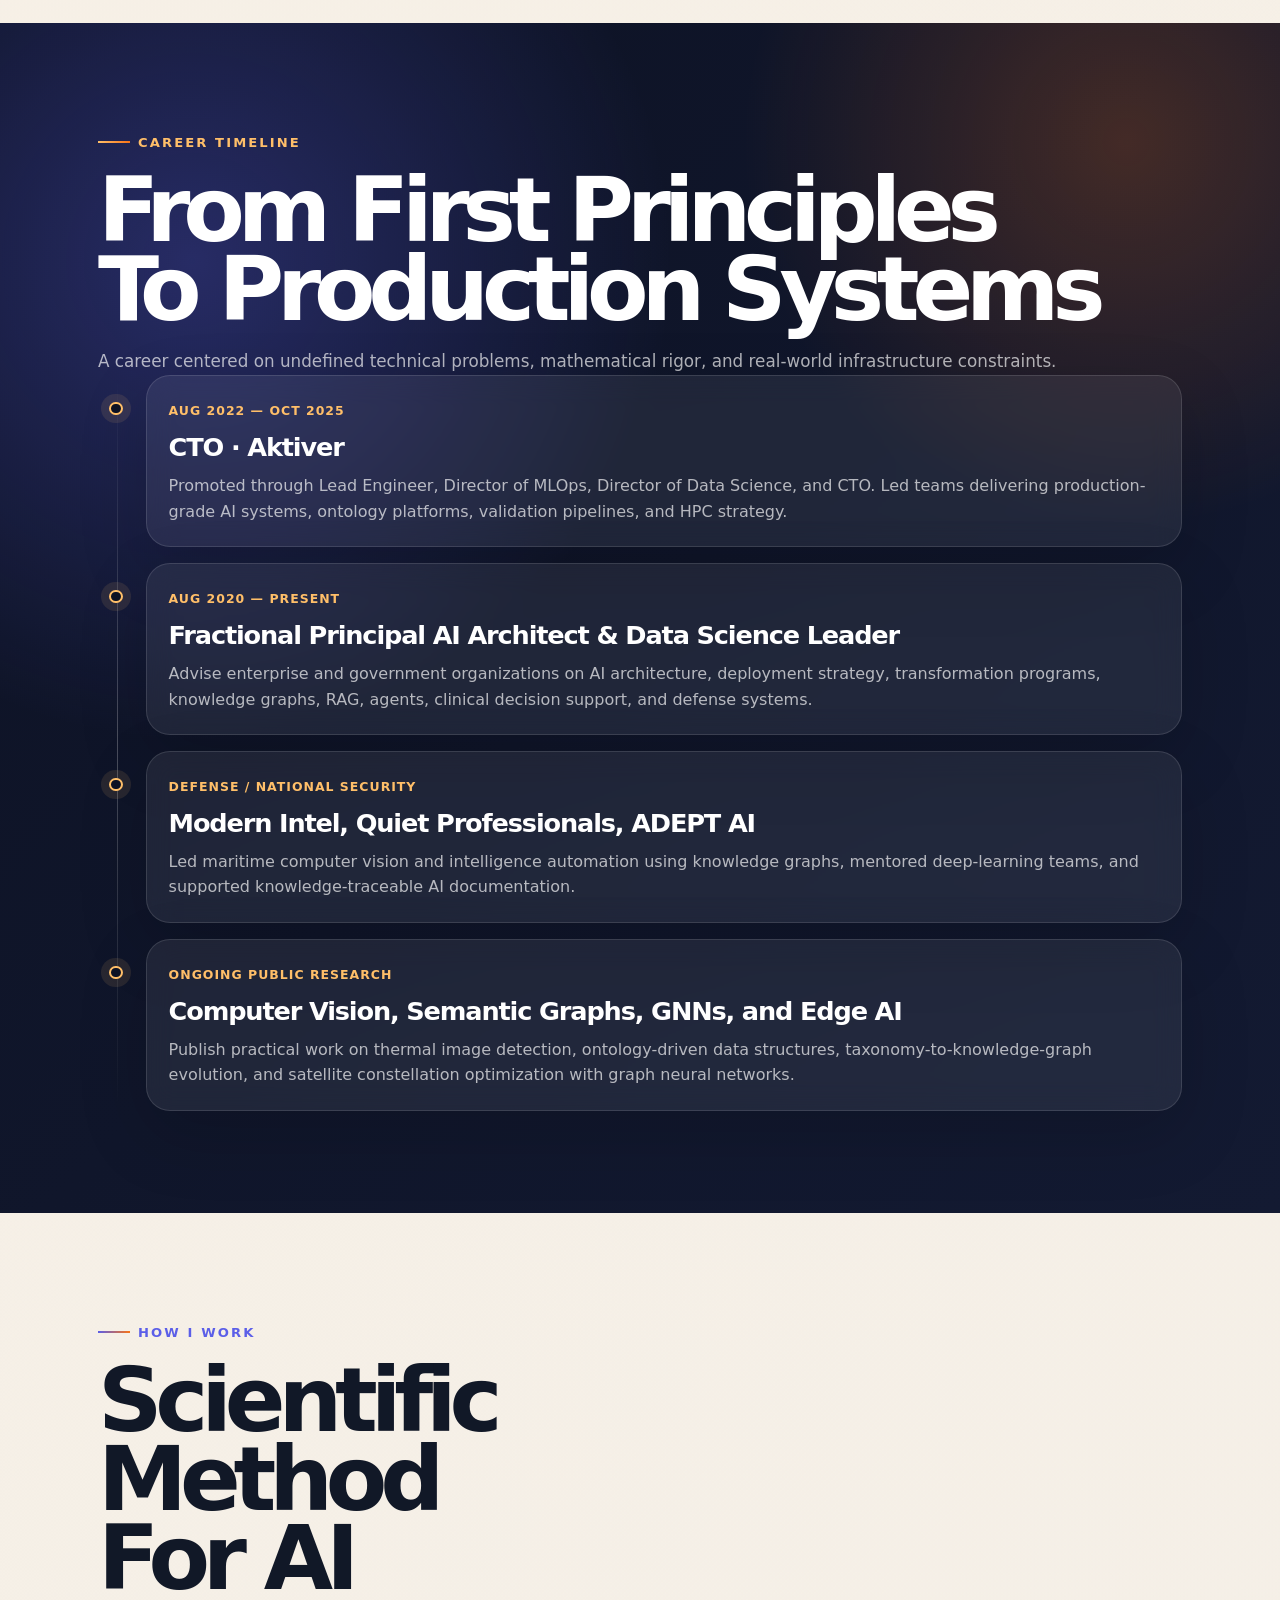
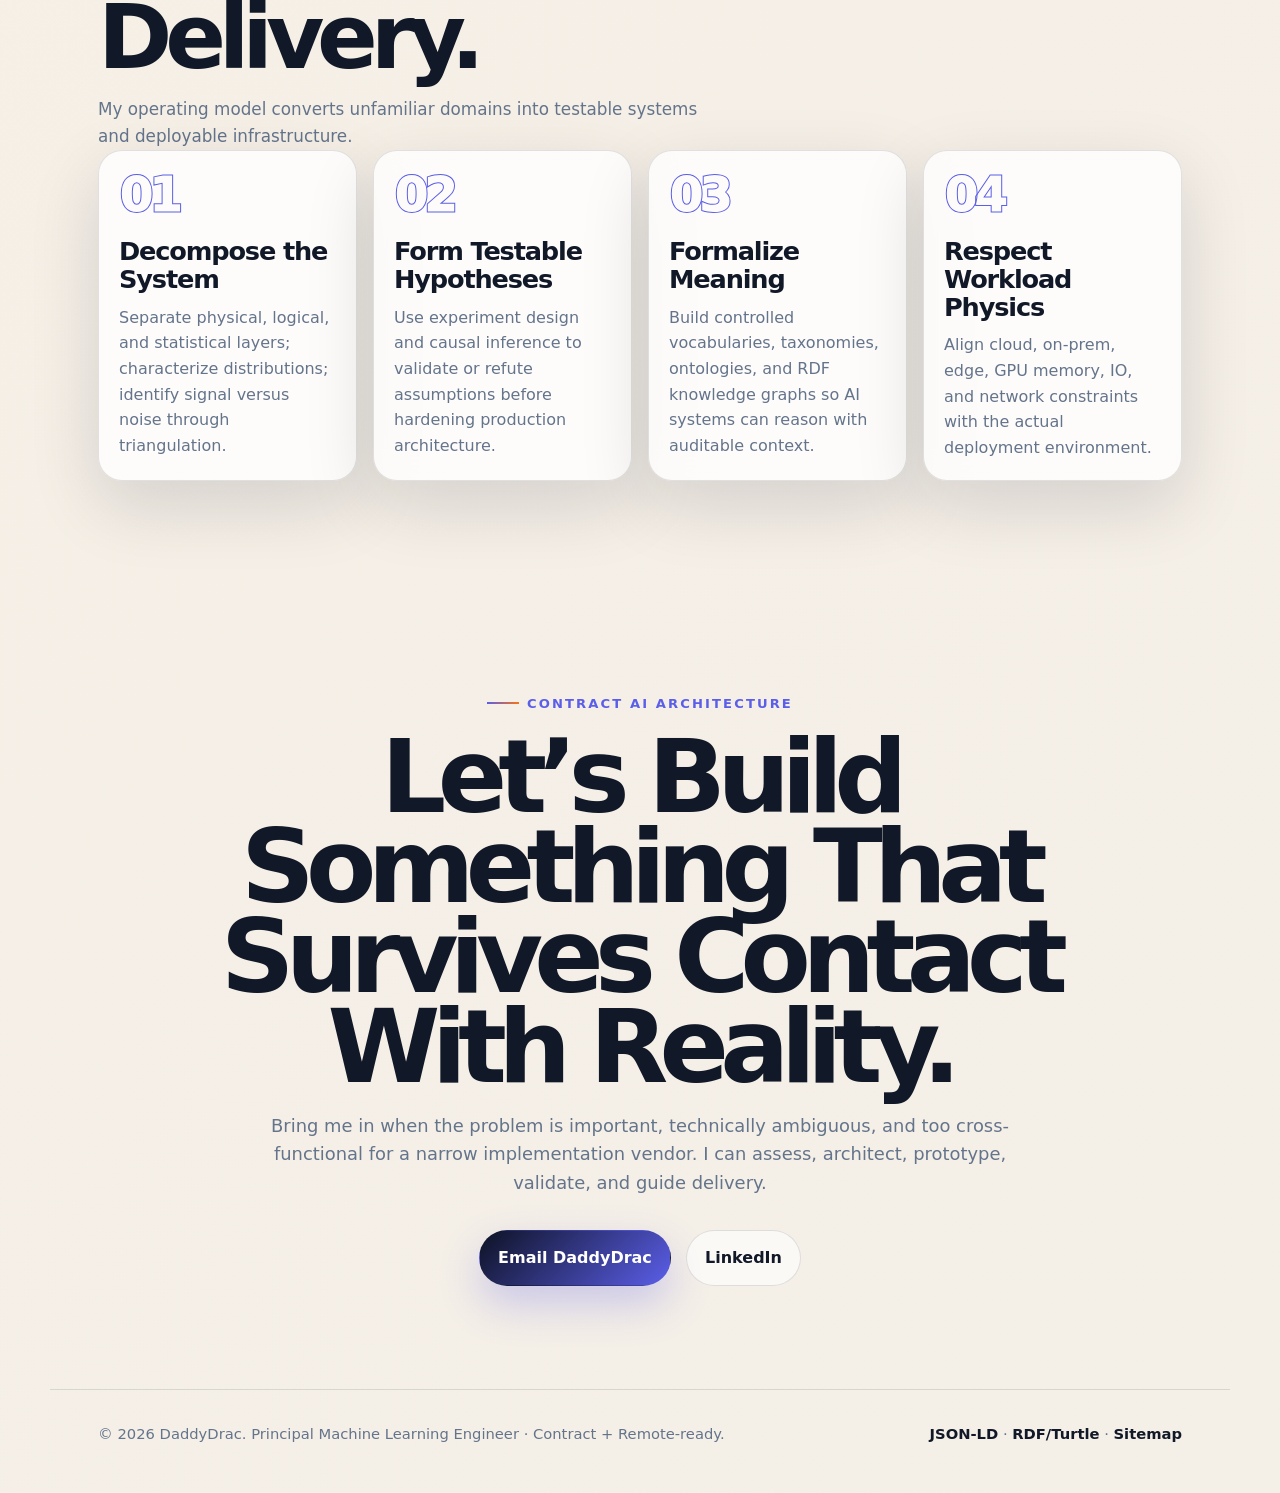
==== commit 198b239d: "Update index.html" ====
--- a/index.html
+++ b/index.html
@@ -402,7 +402,7 @@
       <h2 id="contact-title" property="name">Let’s Build Something That Survives Contact With Reality.</h2>
       <p property="description">Bring me in when the problem is important, technically ambiguous, and too cross-functional for a narrow implementation vendor. I can assess, architect, prototype, validate, and guide delivery.</p>
       <div class="cta-actions">
-        <a class="btn btn-primary" href="mailto:contract.work.info@gmail.com?subject=Contract%20AI%20Architecture%20Inquiry">Email Joseph</a>
+        <a class="btn btn-primary" href="mailto:contract.work.info@gmail.com?subject=Contract%20AI%20Architecture%20Inquiry">Email DaddyDrac</a>
         <a class="btn btn-ghost" href="https://www.linkedin.com/in/computer-vision-engineer/">LinkedIn</a>
       </div>
     </section>
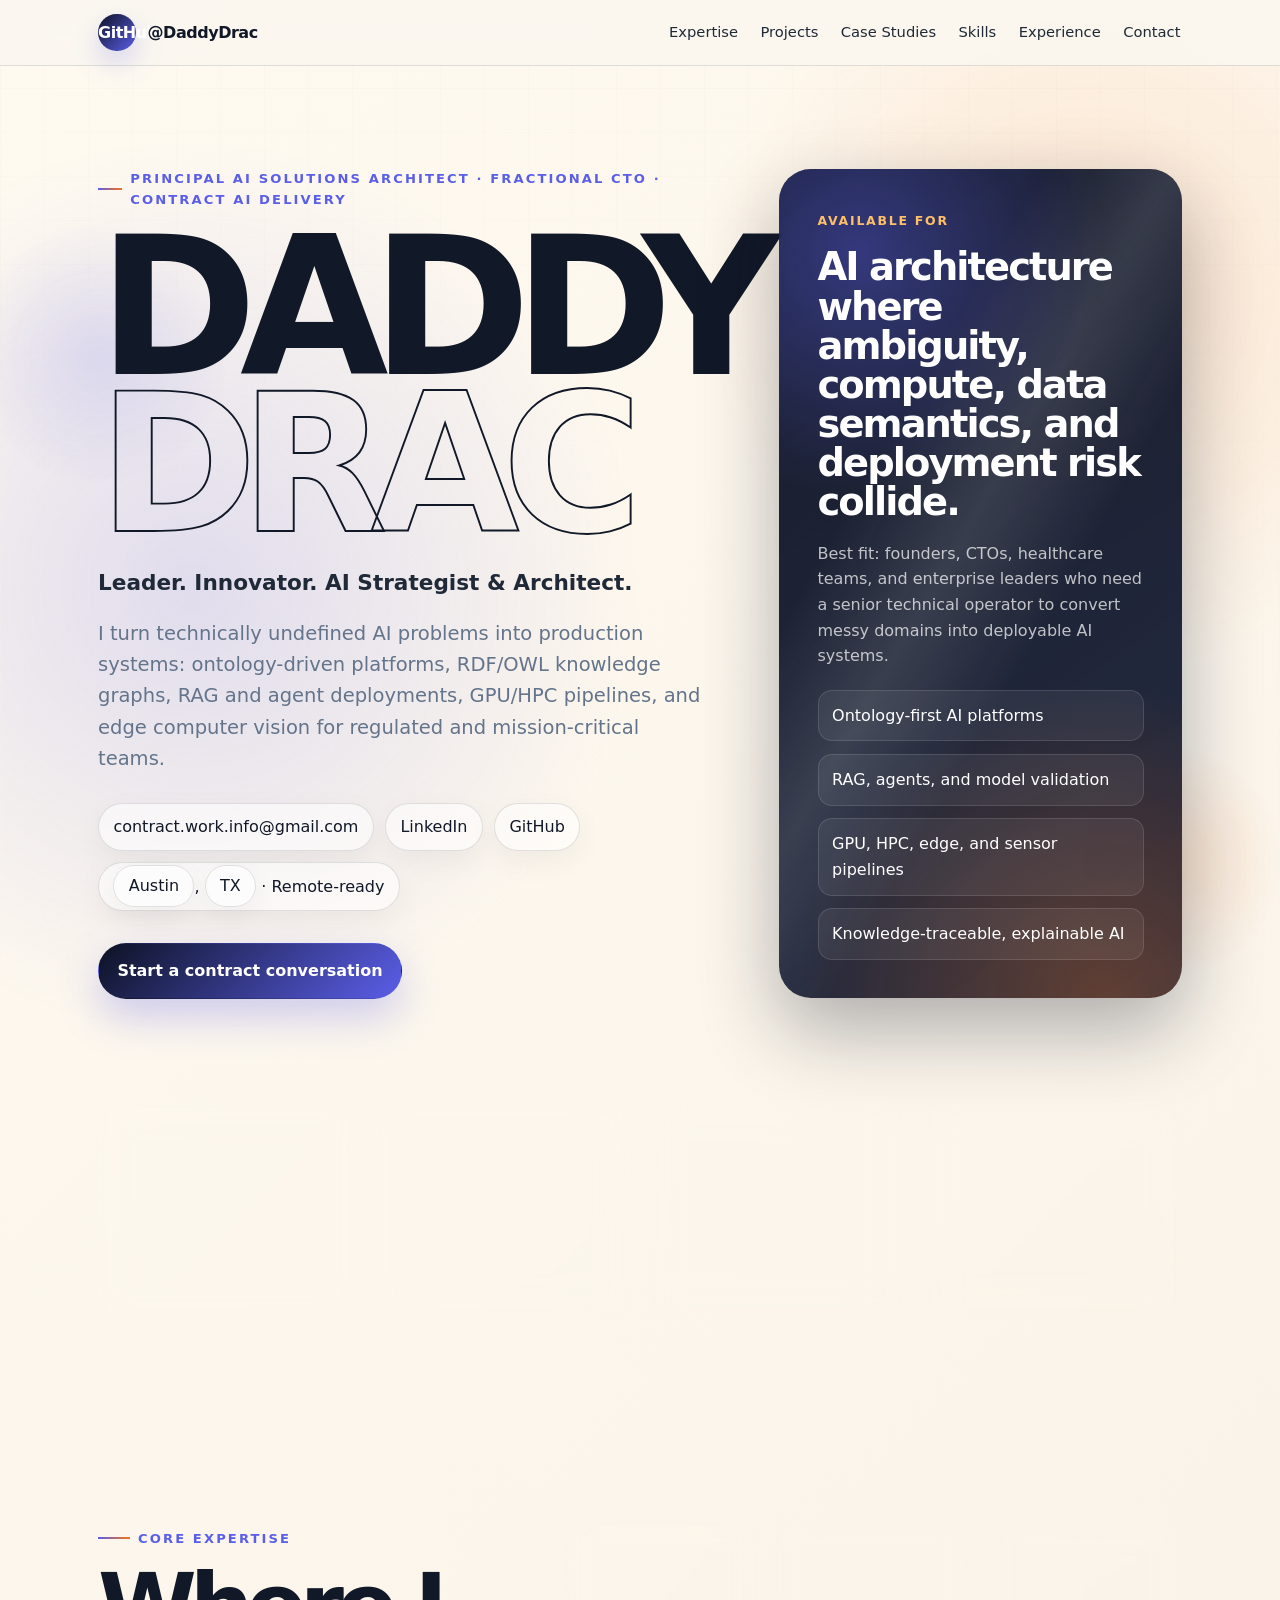
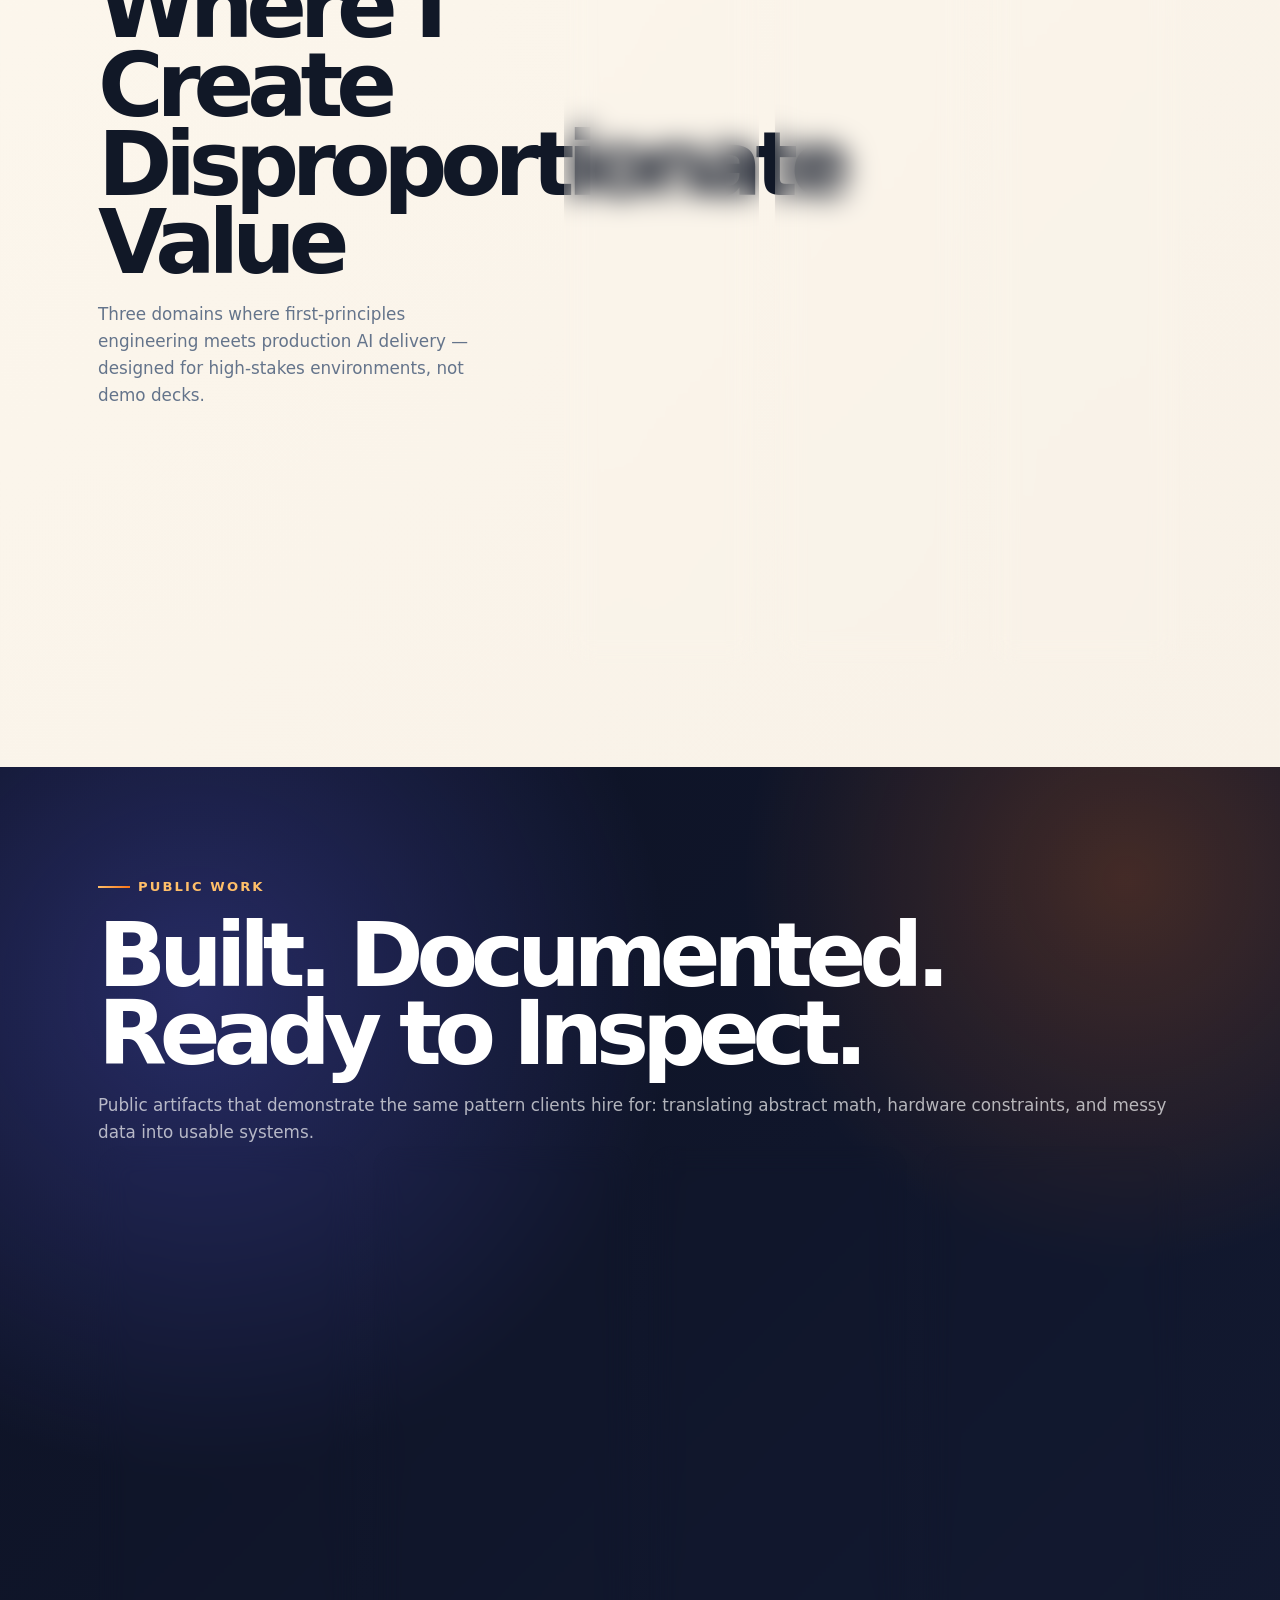
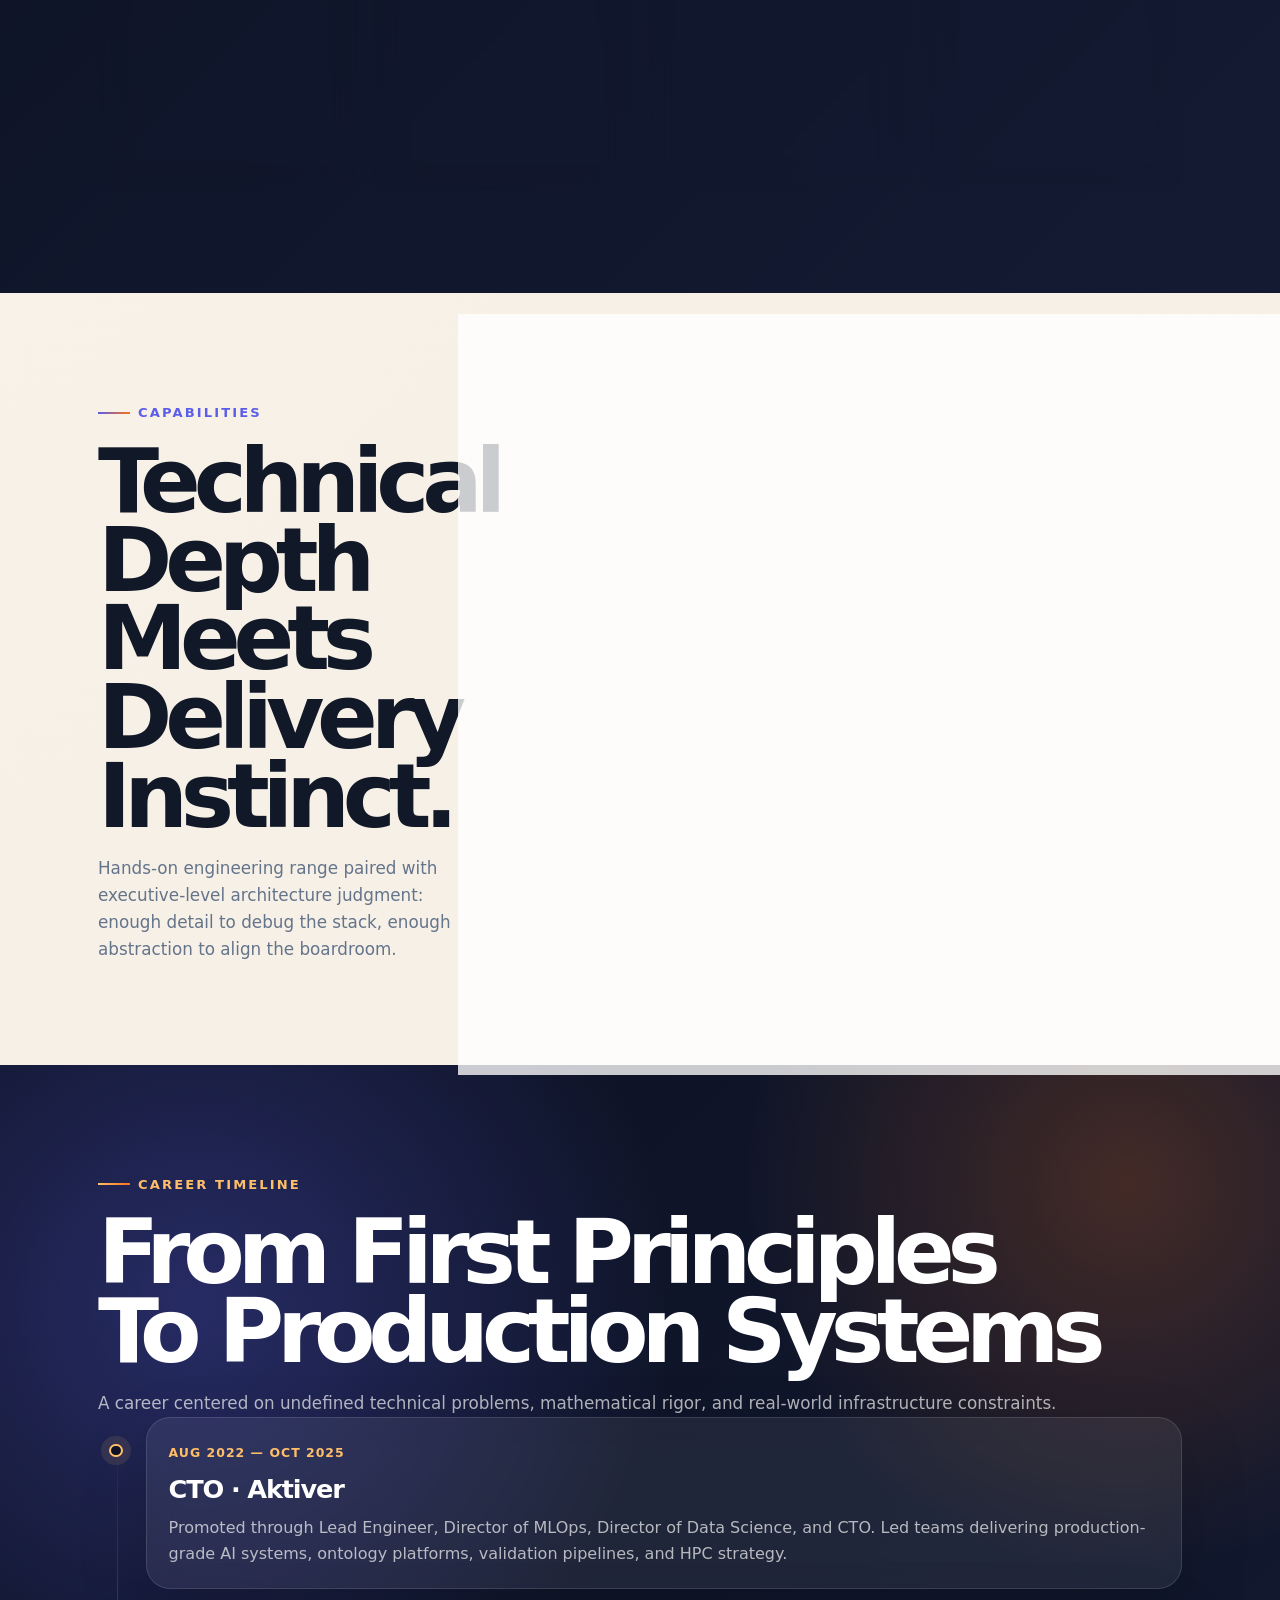
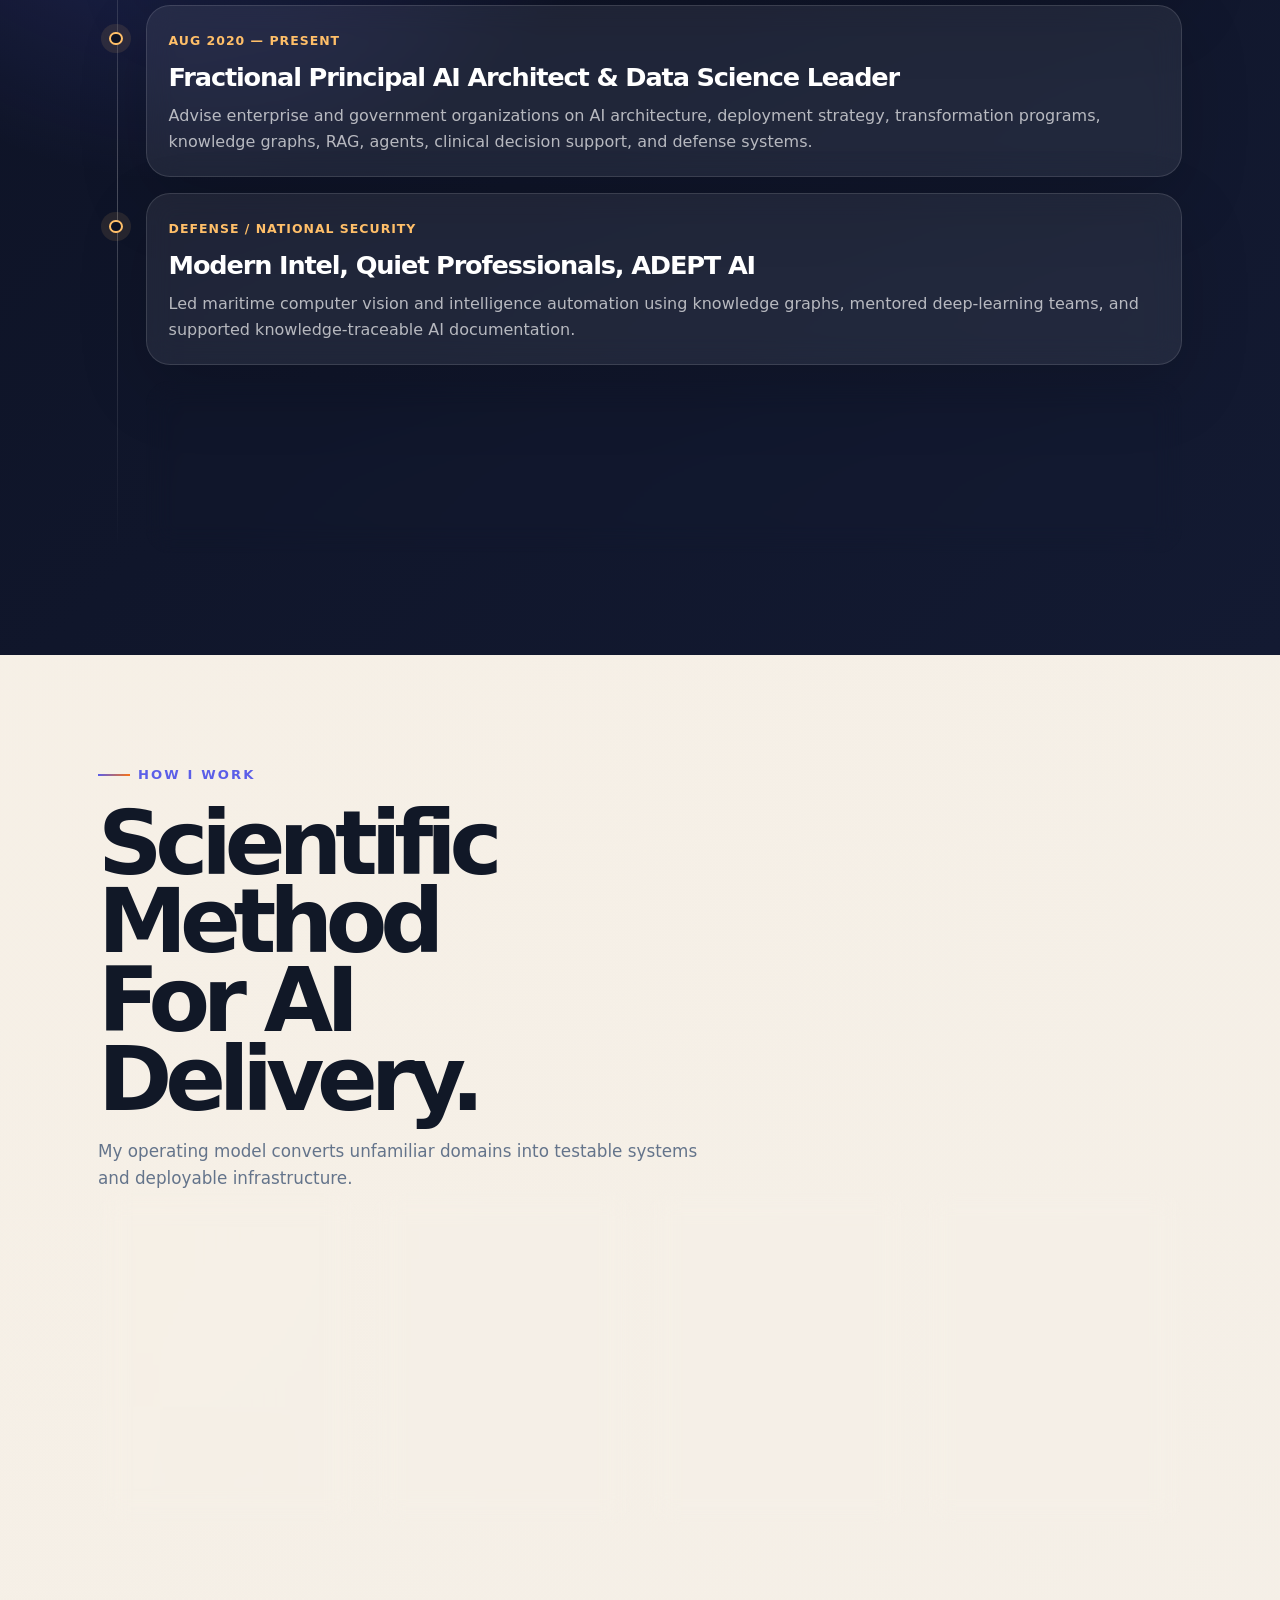
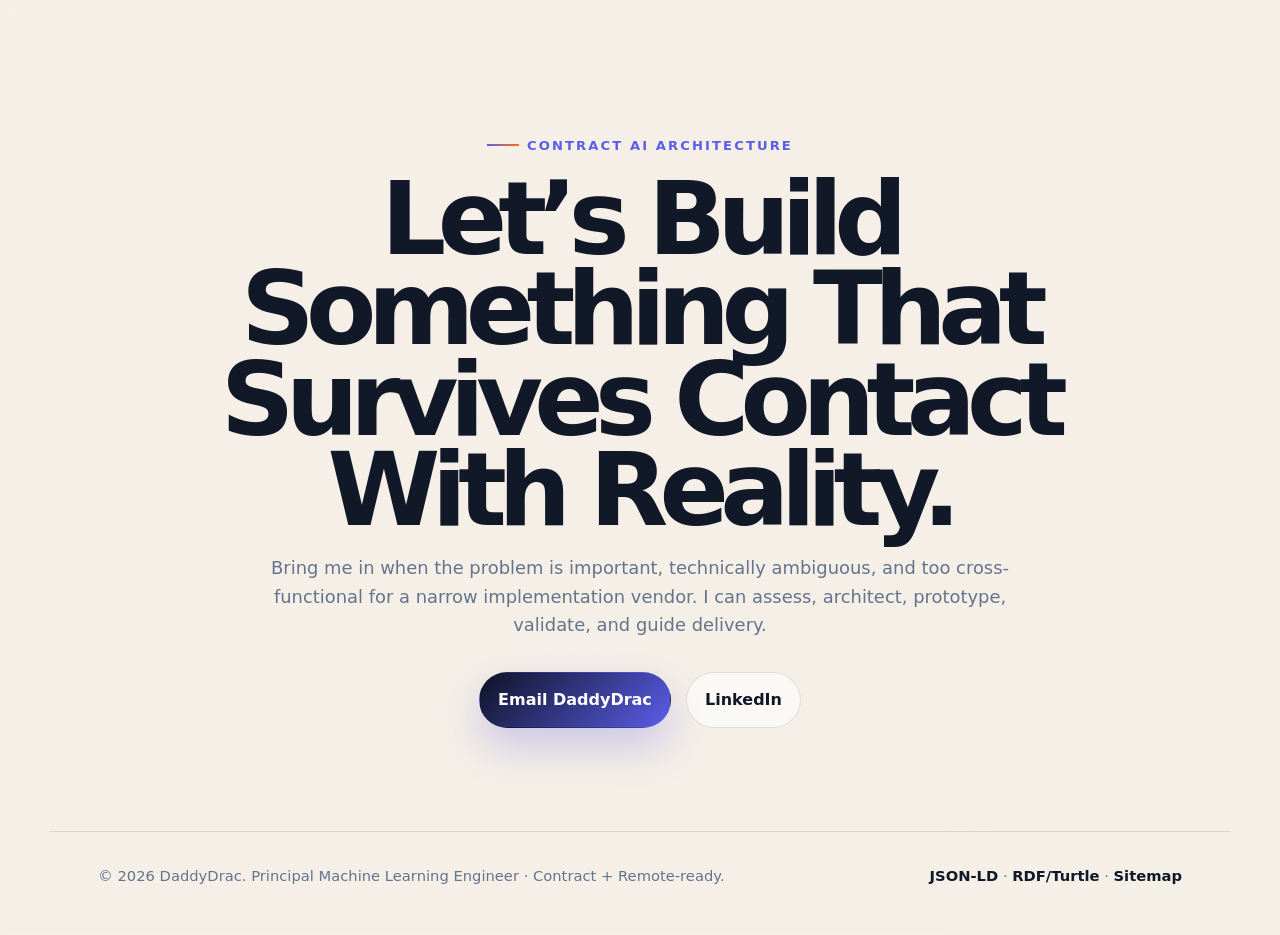
==== commit 0fdb8240: "Update index.html" ====
--- a/index.html
+++ b/index.html
@@ -231,7 +231,7 @@
       </div>
     </section>
 
-    <section id="case-studies" class="section-pad" aria-labelledby="case-title">
+    <!-- <section id="case-studies" class="section-pad" aria-labelledby="case-title">
       <div class="section-heading reveal">
         <p class="eyebrow">Contract Outcomes</p>
         <h2 id="case-title">Production Work<br>That Shipped</h2>
@@ -330,7 +330,7 @@
           </div>
         </article>
       </div>
-    </section>
+    </section> -->
 
     <section id="skills" class="section-pad split-section" aria-labelledby="skills-title">
       <div class="section-heading reveal">
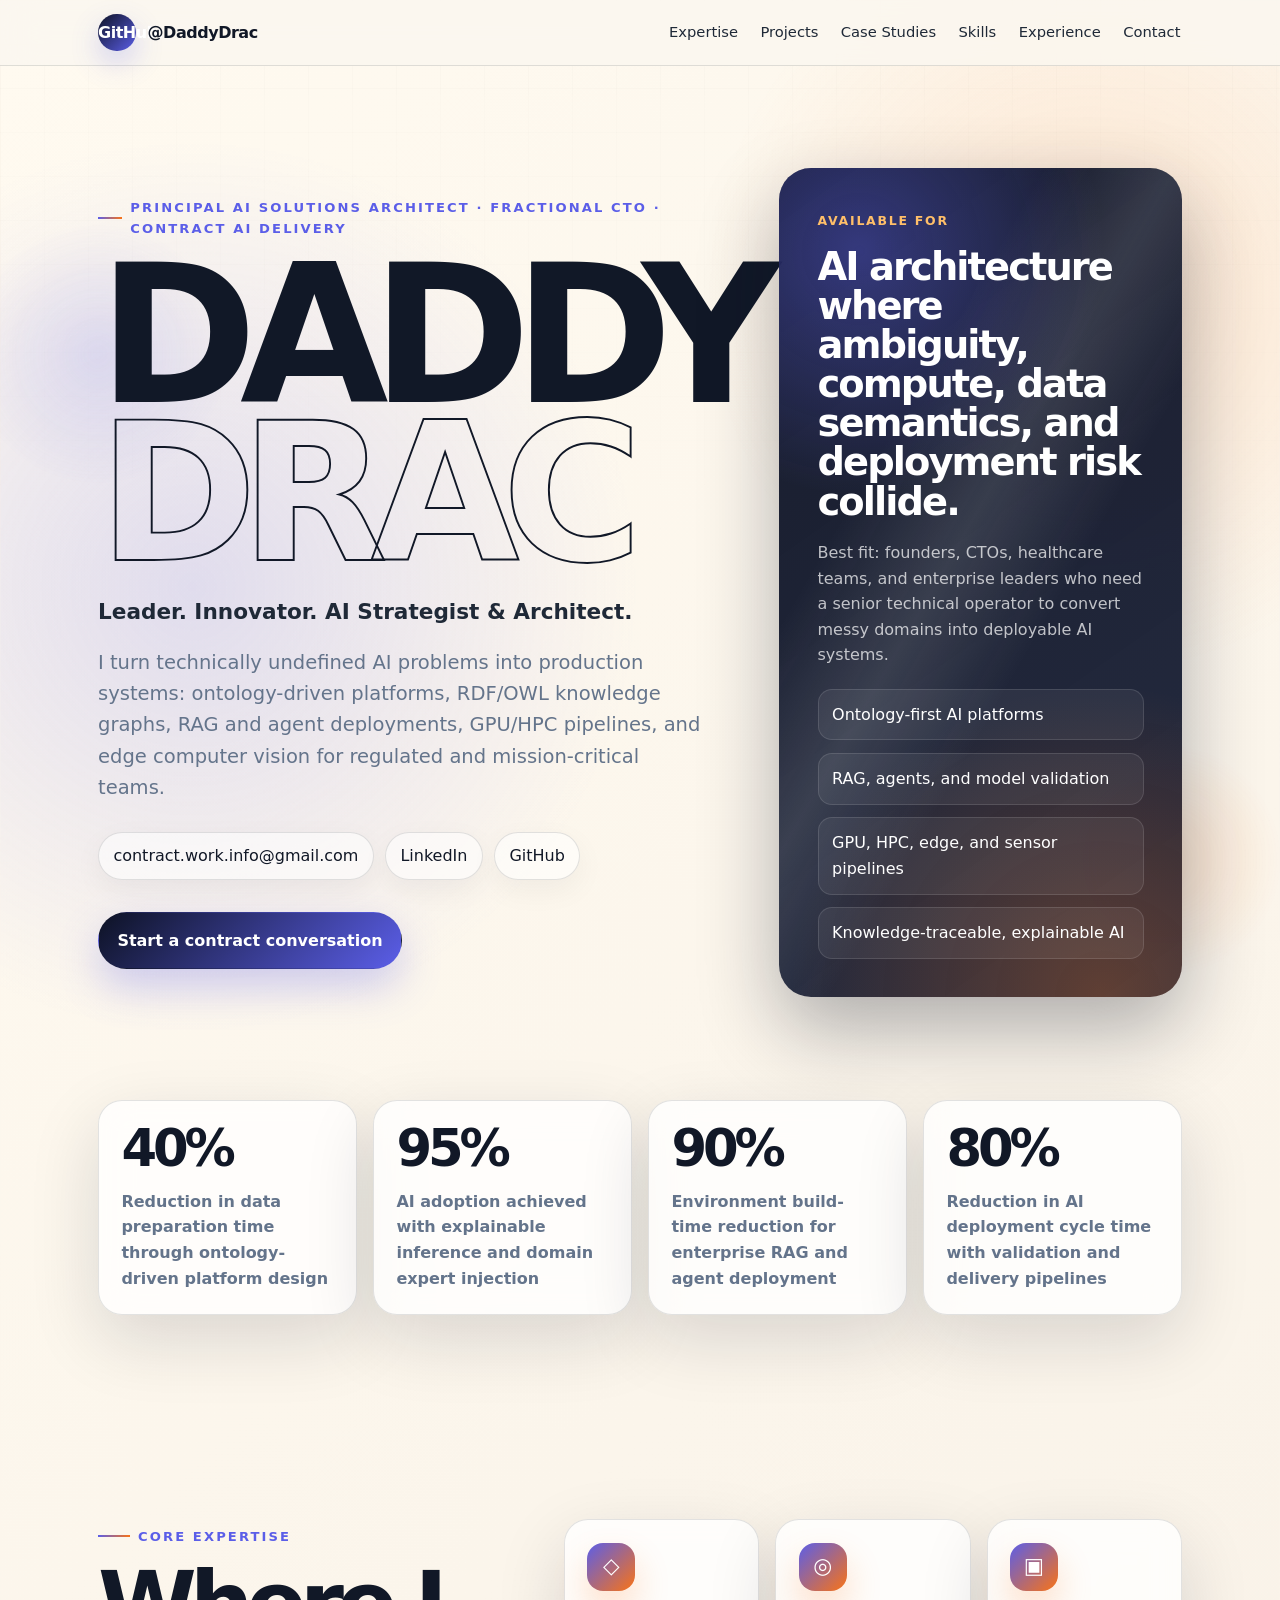
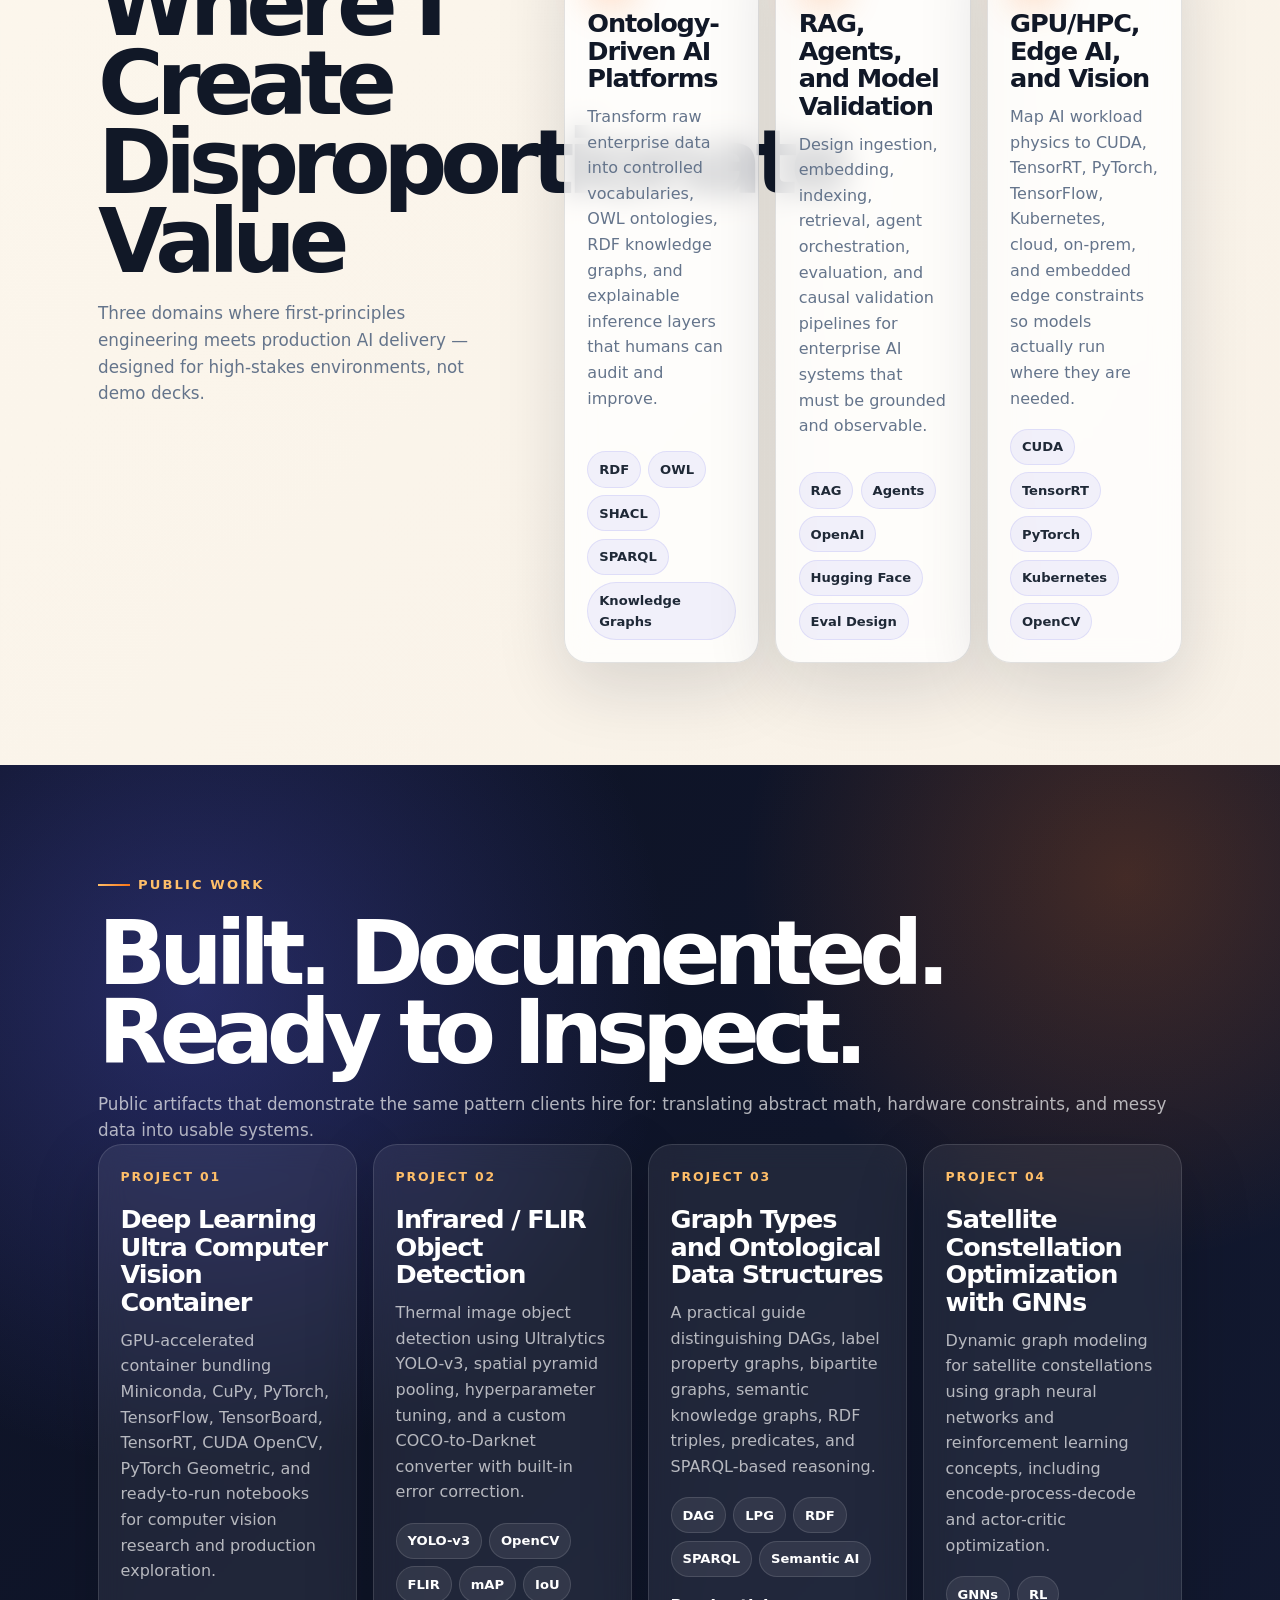
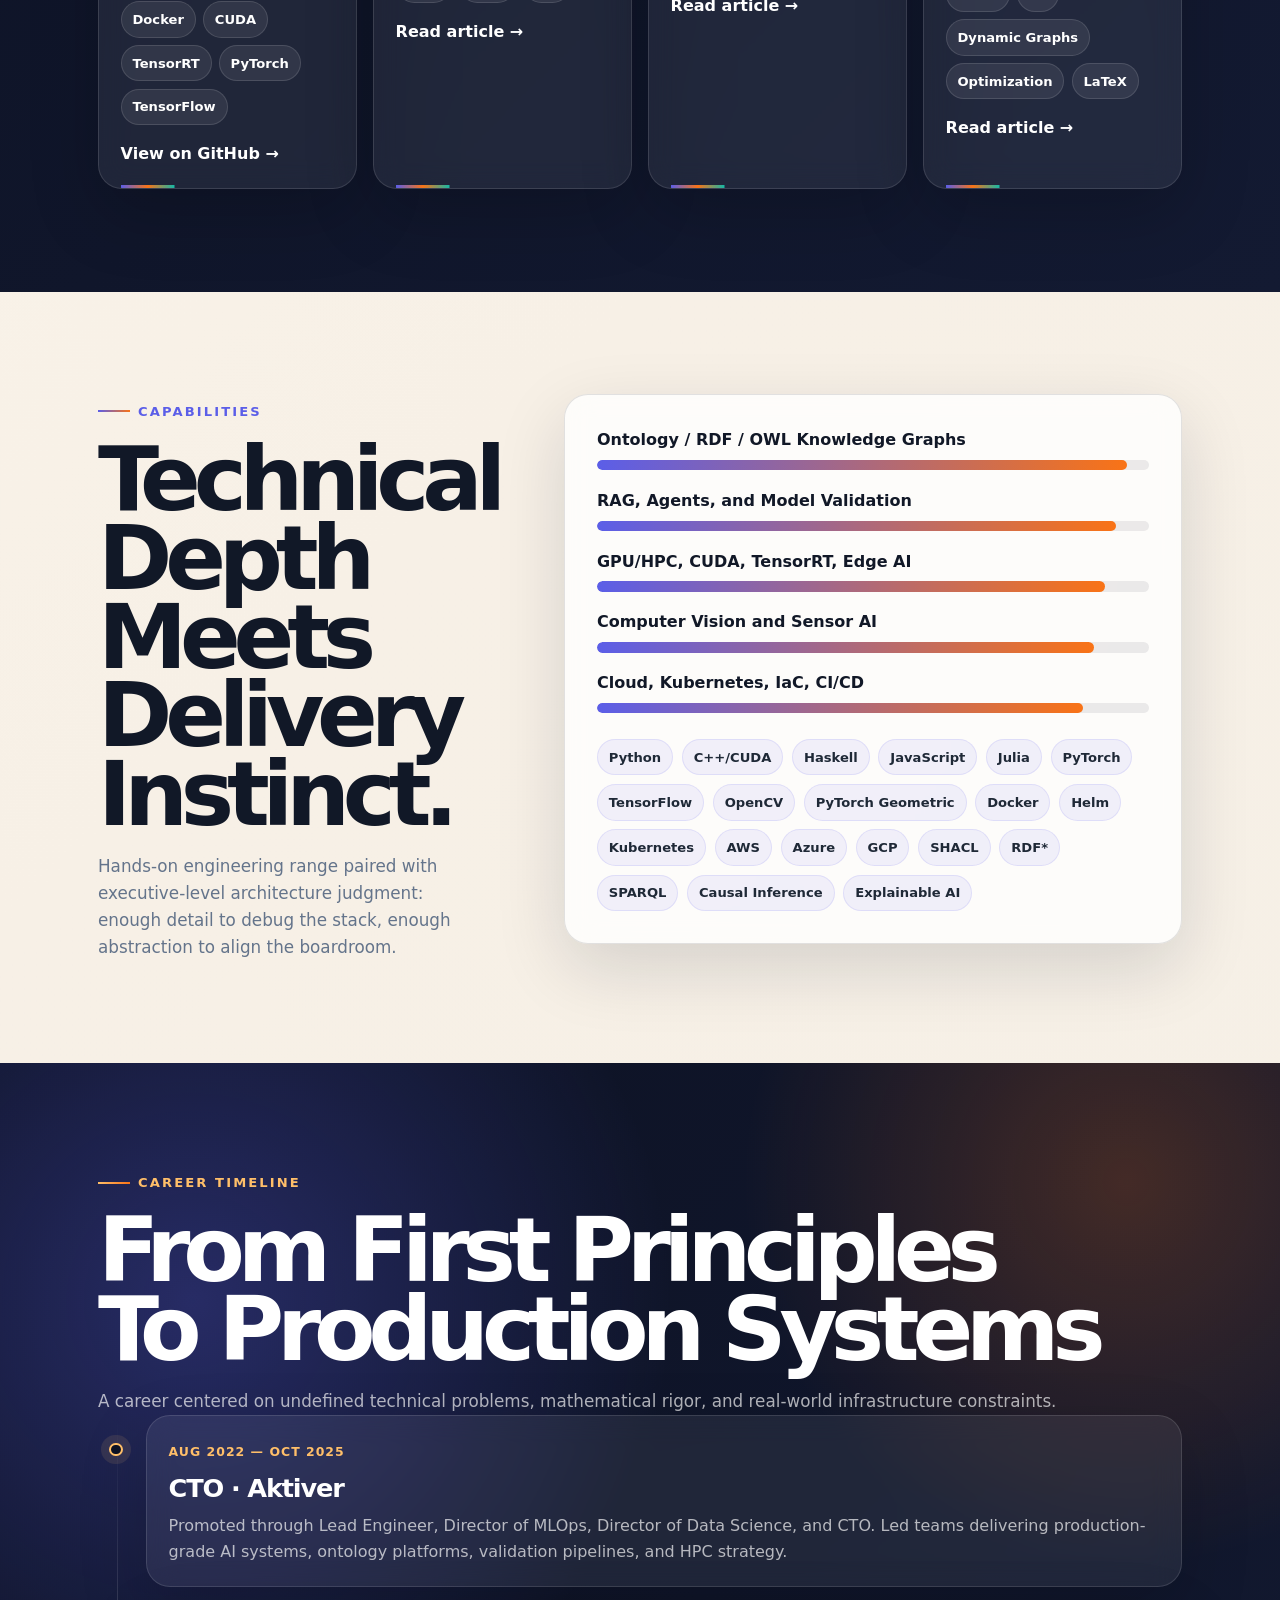
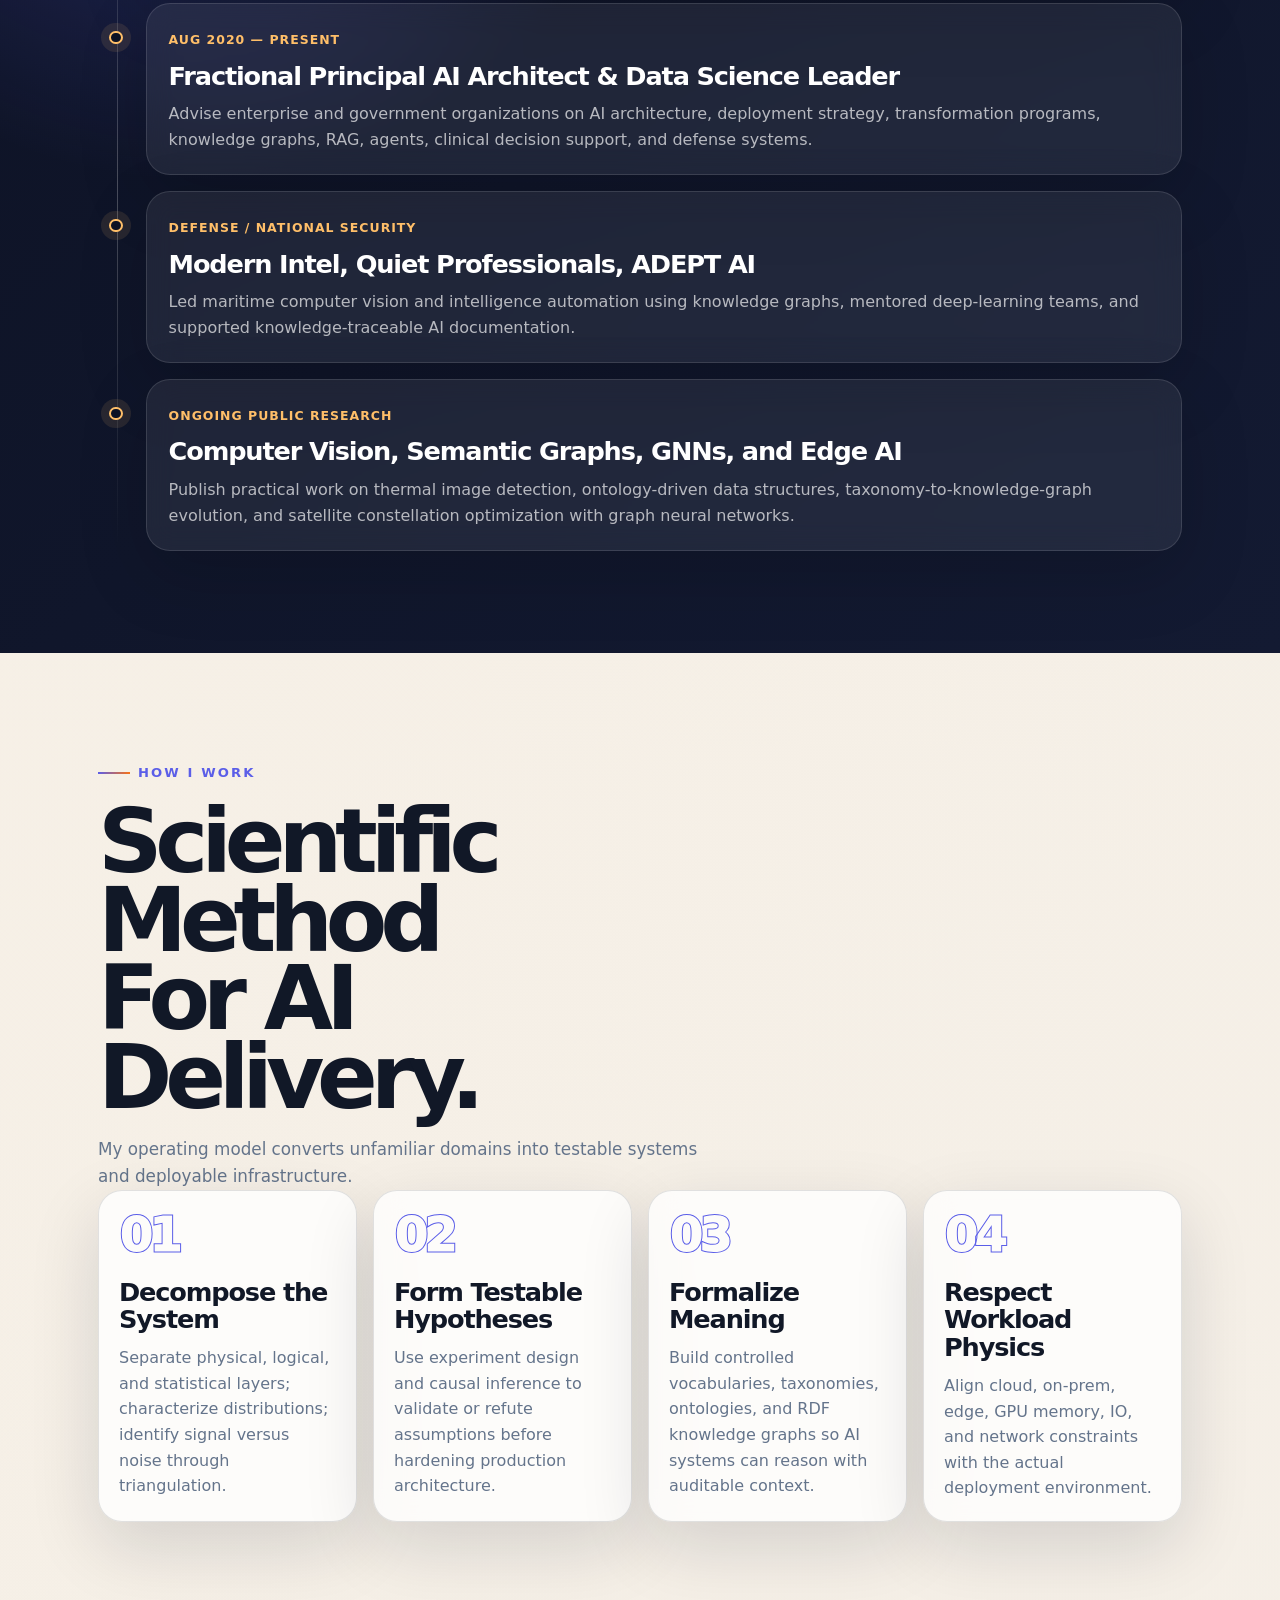
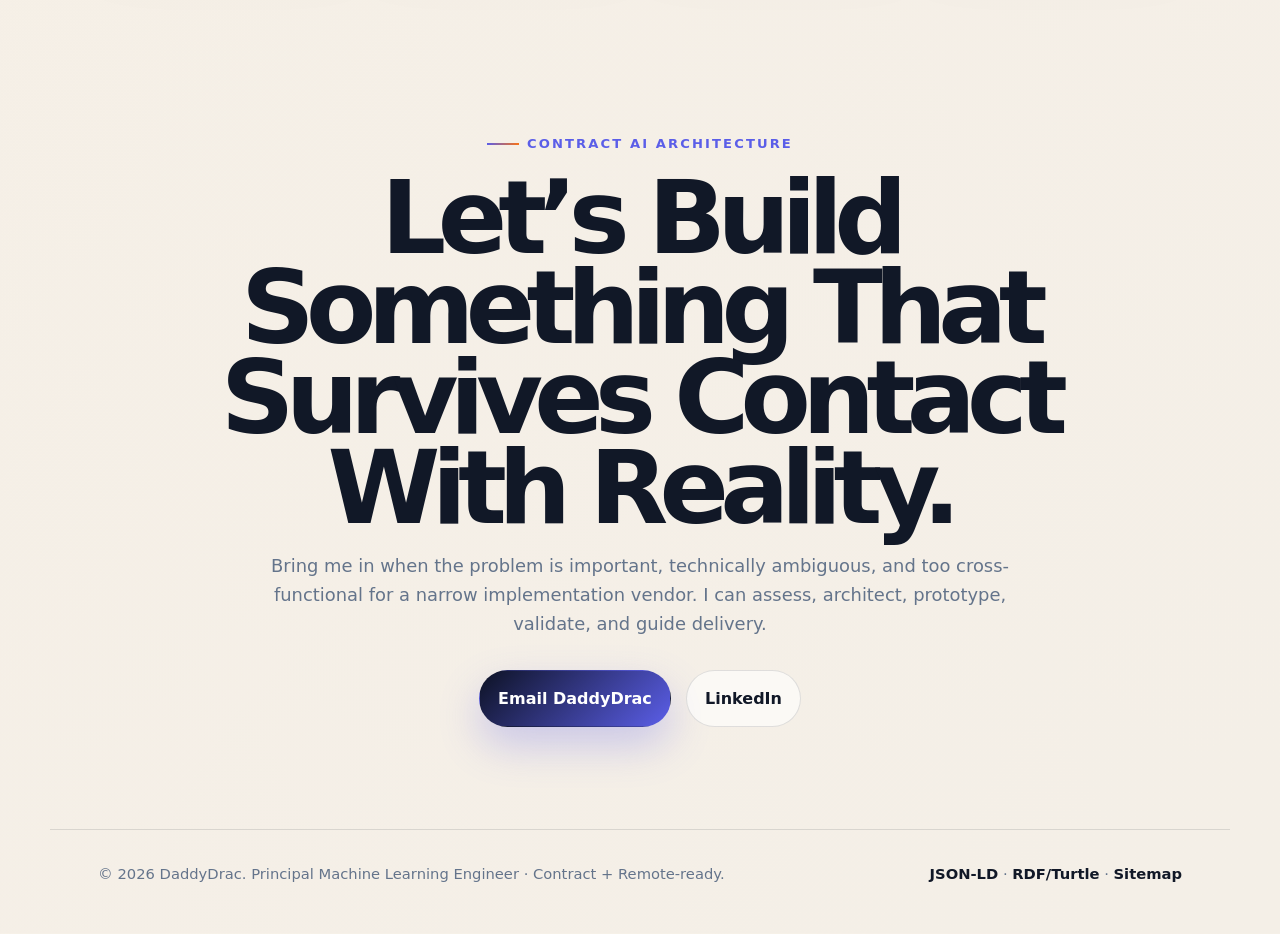
==== commit 0850f39a: "Update index.html" ====
--- a/index.html
+++ b/index.html
@@ -119,7 +119,6 @@
           <a property="email" href="mailto:contract.work.info@gmail.com">contract.work.info@gmail.com</a>
           <a rel="sameAs" href="https://www.linkedin.com/in/computer-vision-engineer/">LinkedIn</a>
           <a rel="sameAs" href="https://github.com/daddydrac/Deep-Learning-Ultra">GitHub</a>
-          <span><span property="addressLocality">Austin</span>, <span property="addressRegion">TX</span> · Remote-ready</span>
         </address>
         <div class="hero-actions">
           <a class="btn btn-primary" href="mailto:contract.work.info@gmail.com?subject=Contract%20AI%%20Inquiry">Start a contract conversation</a>
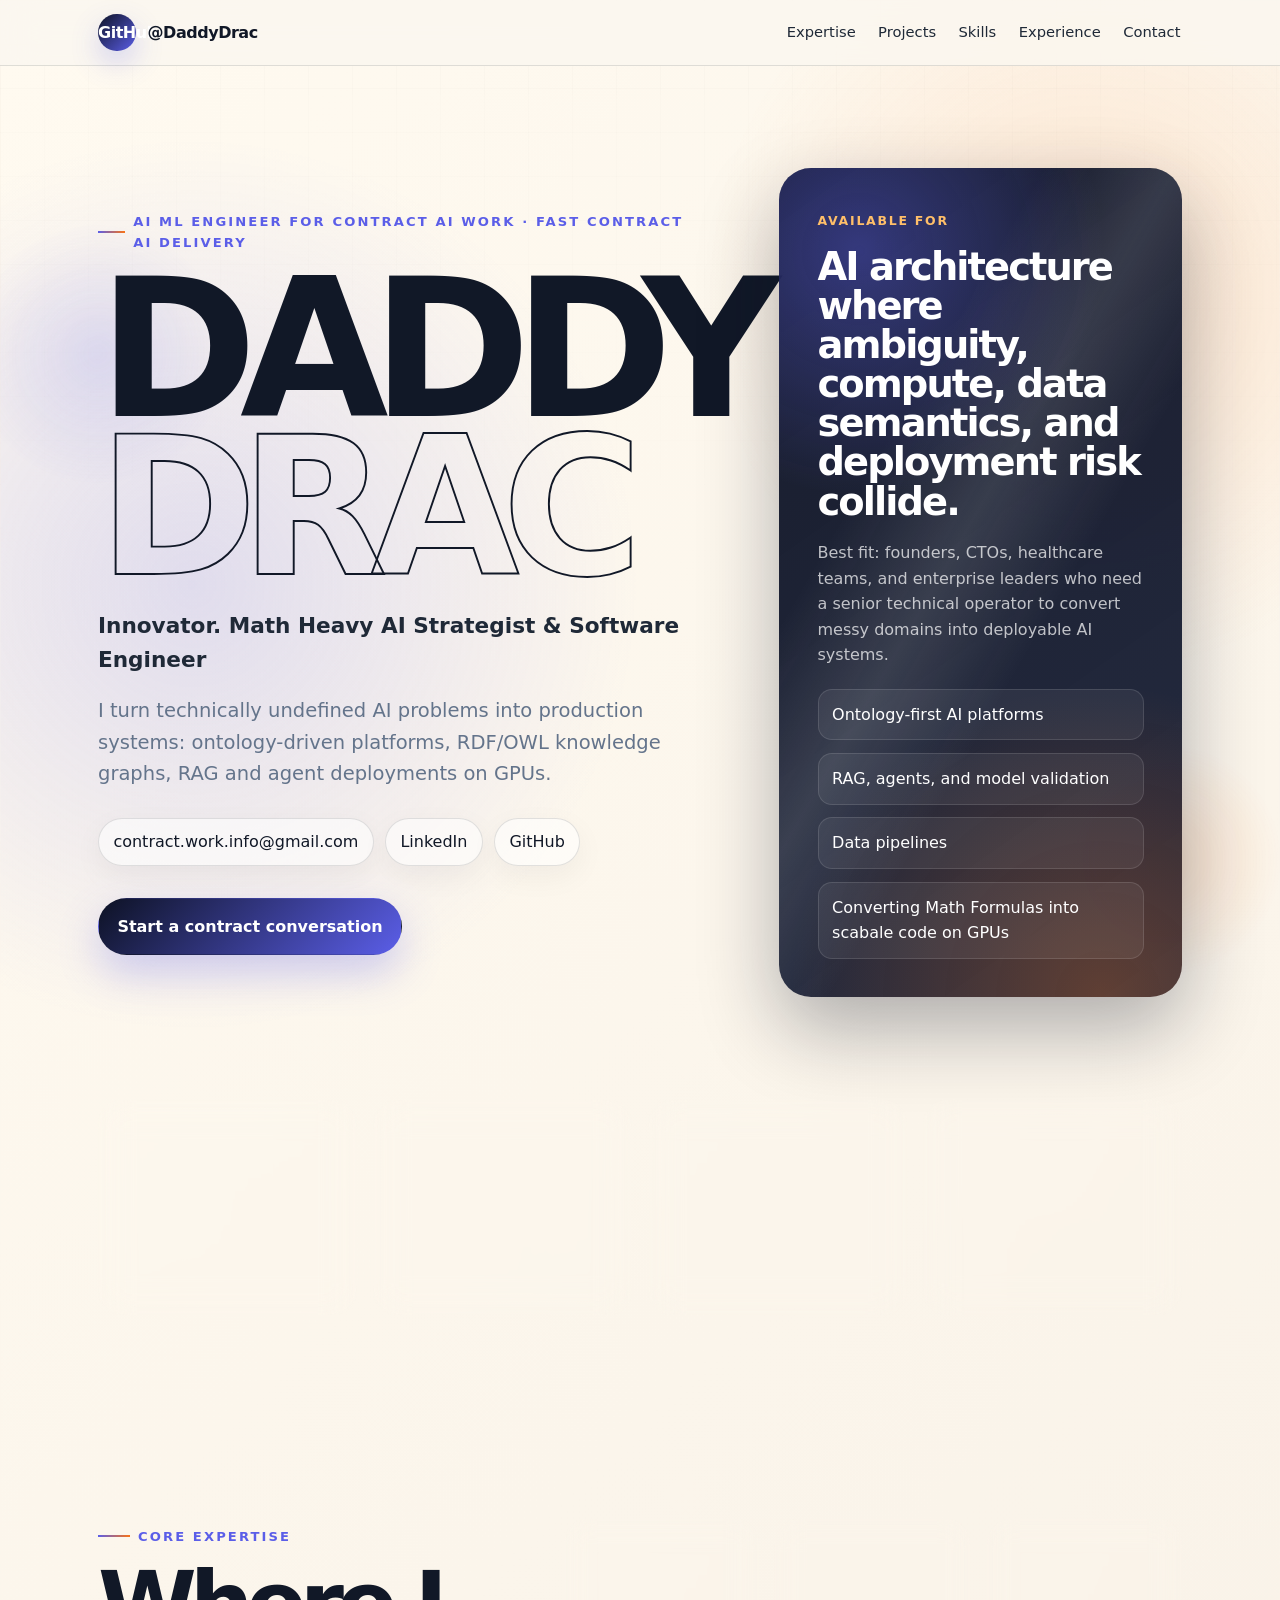
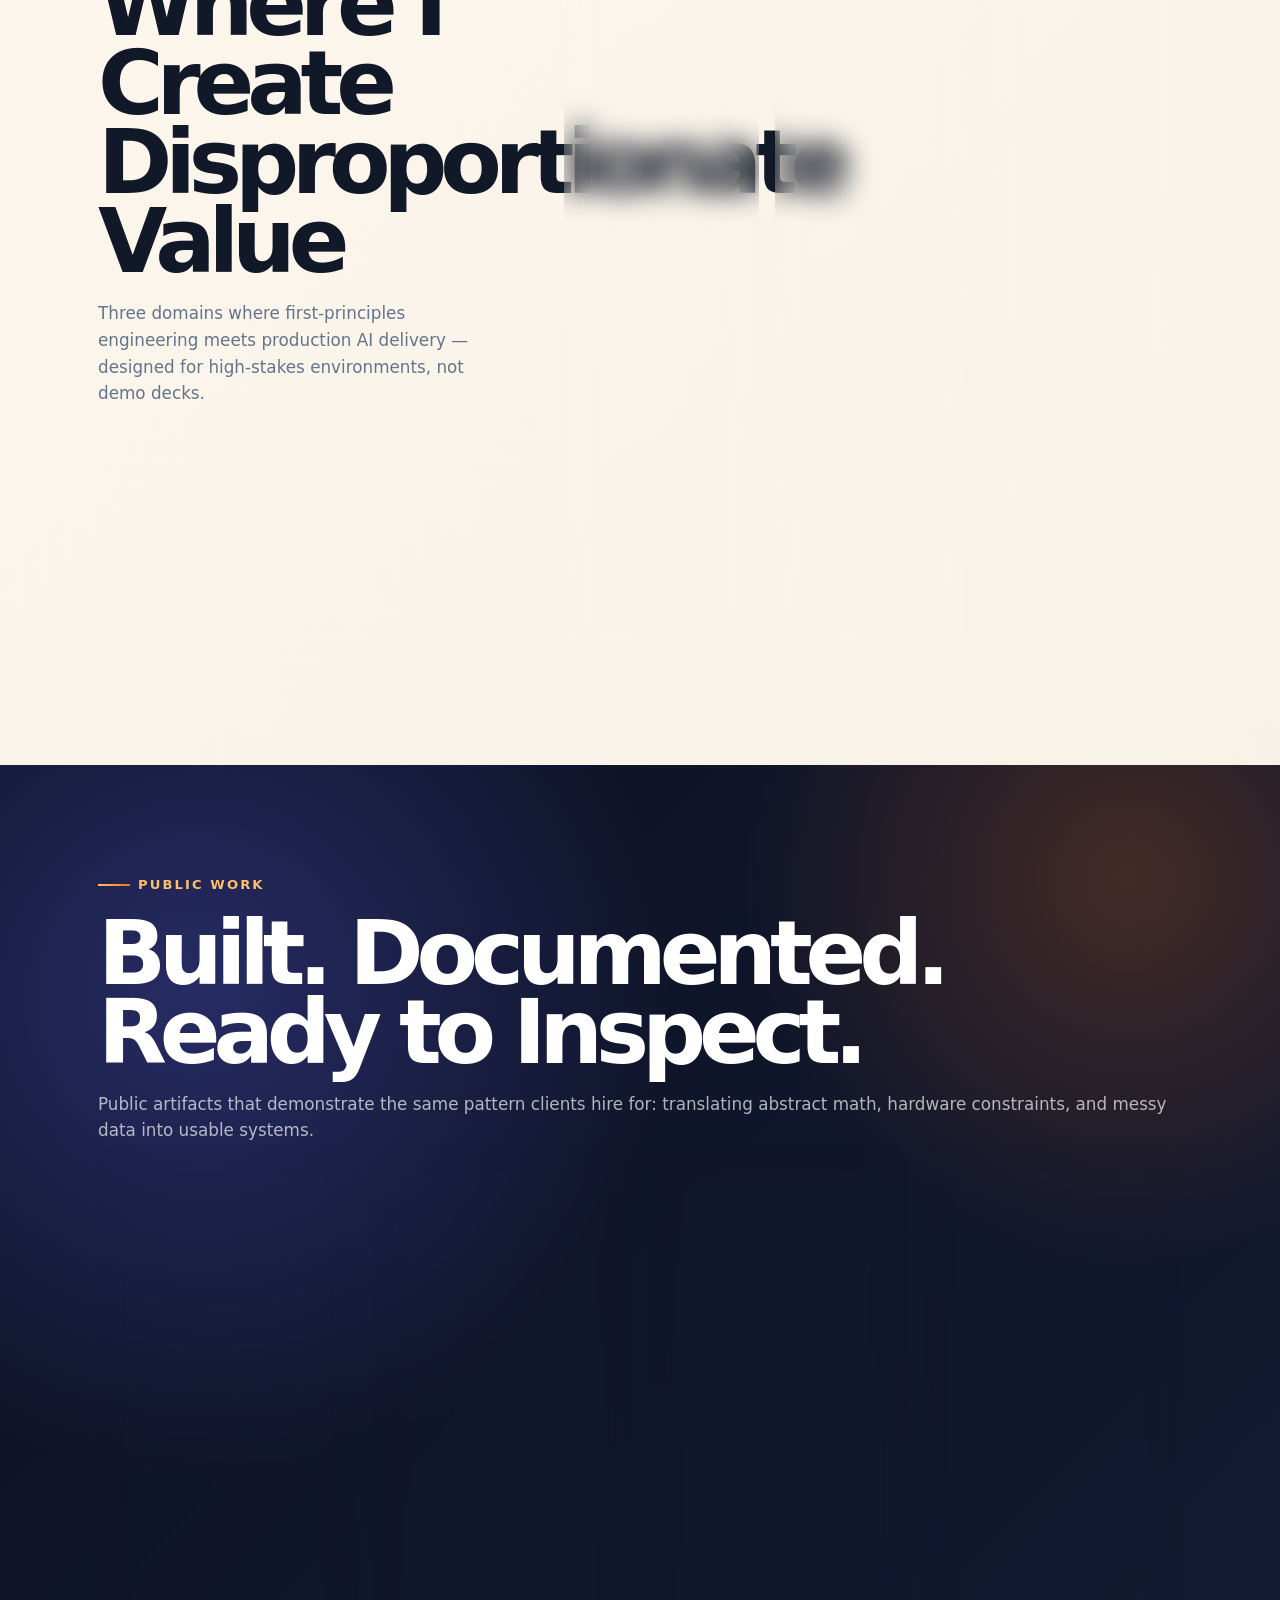
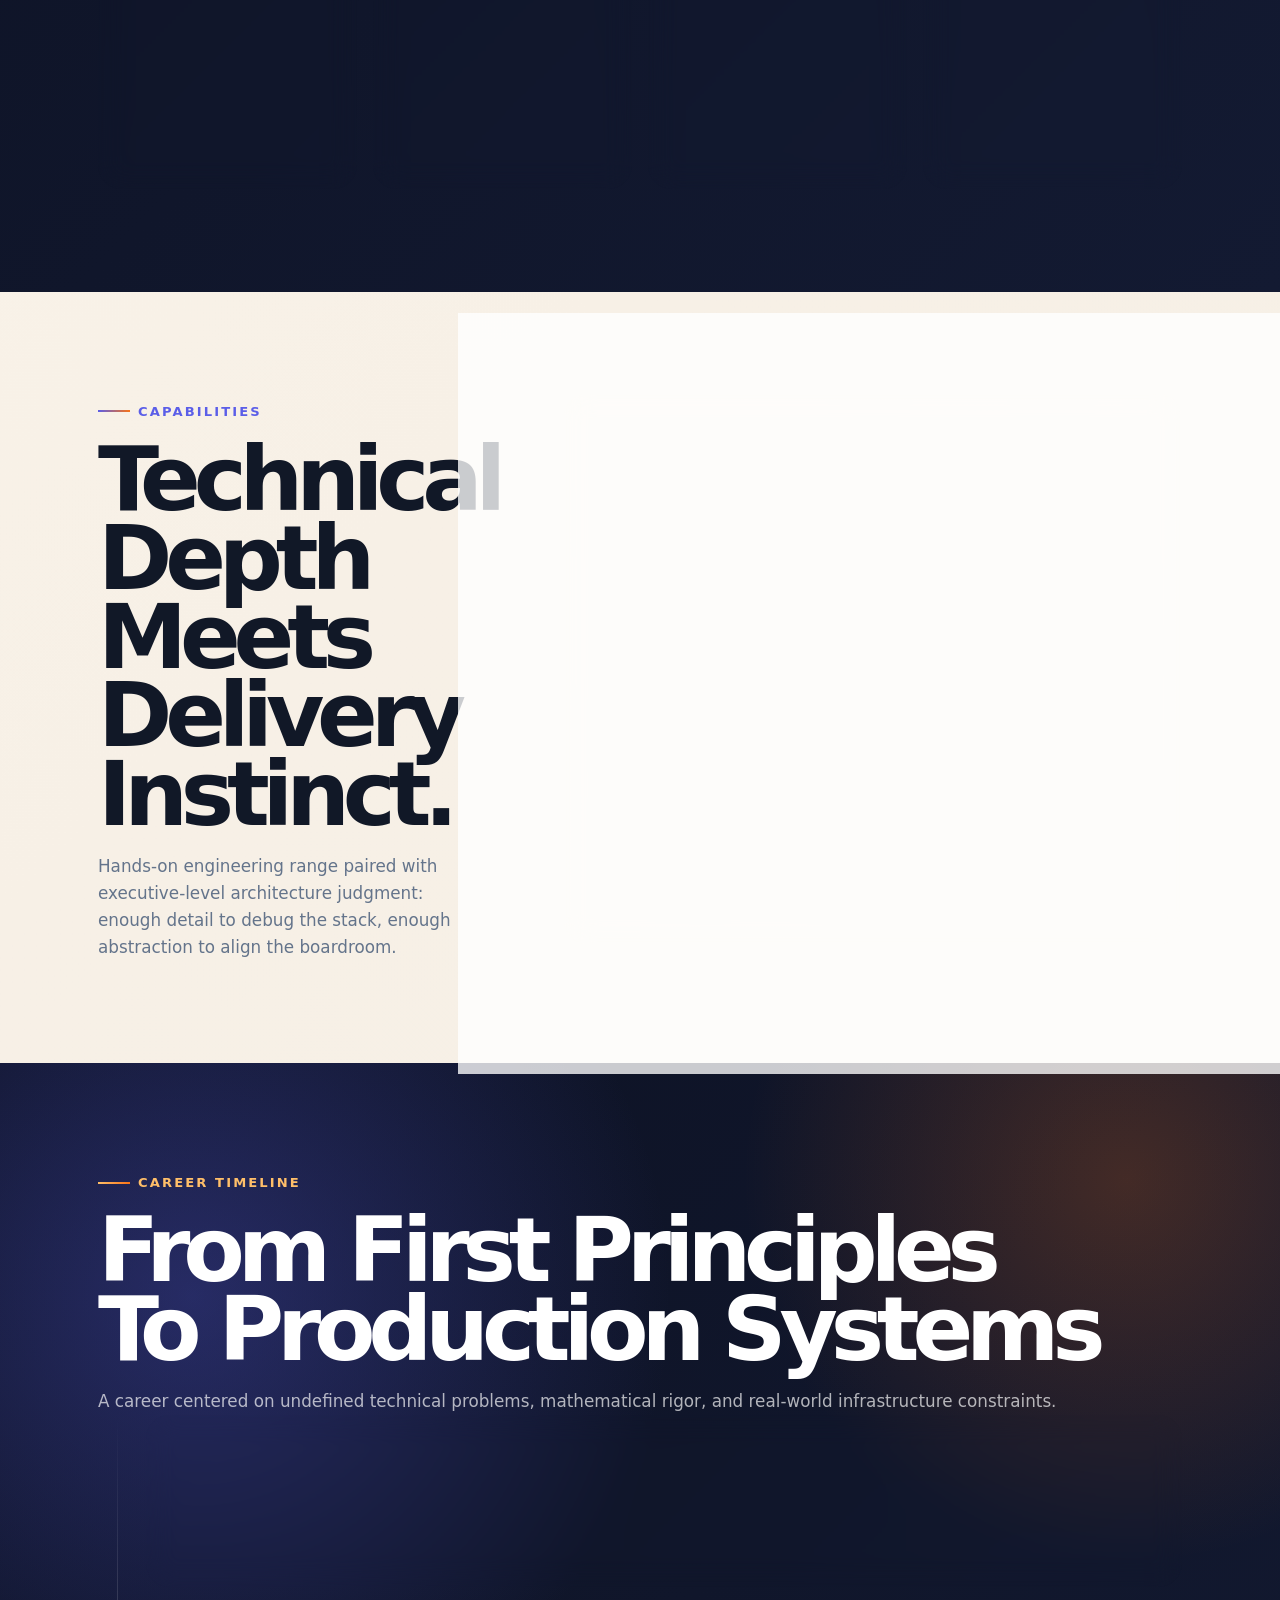
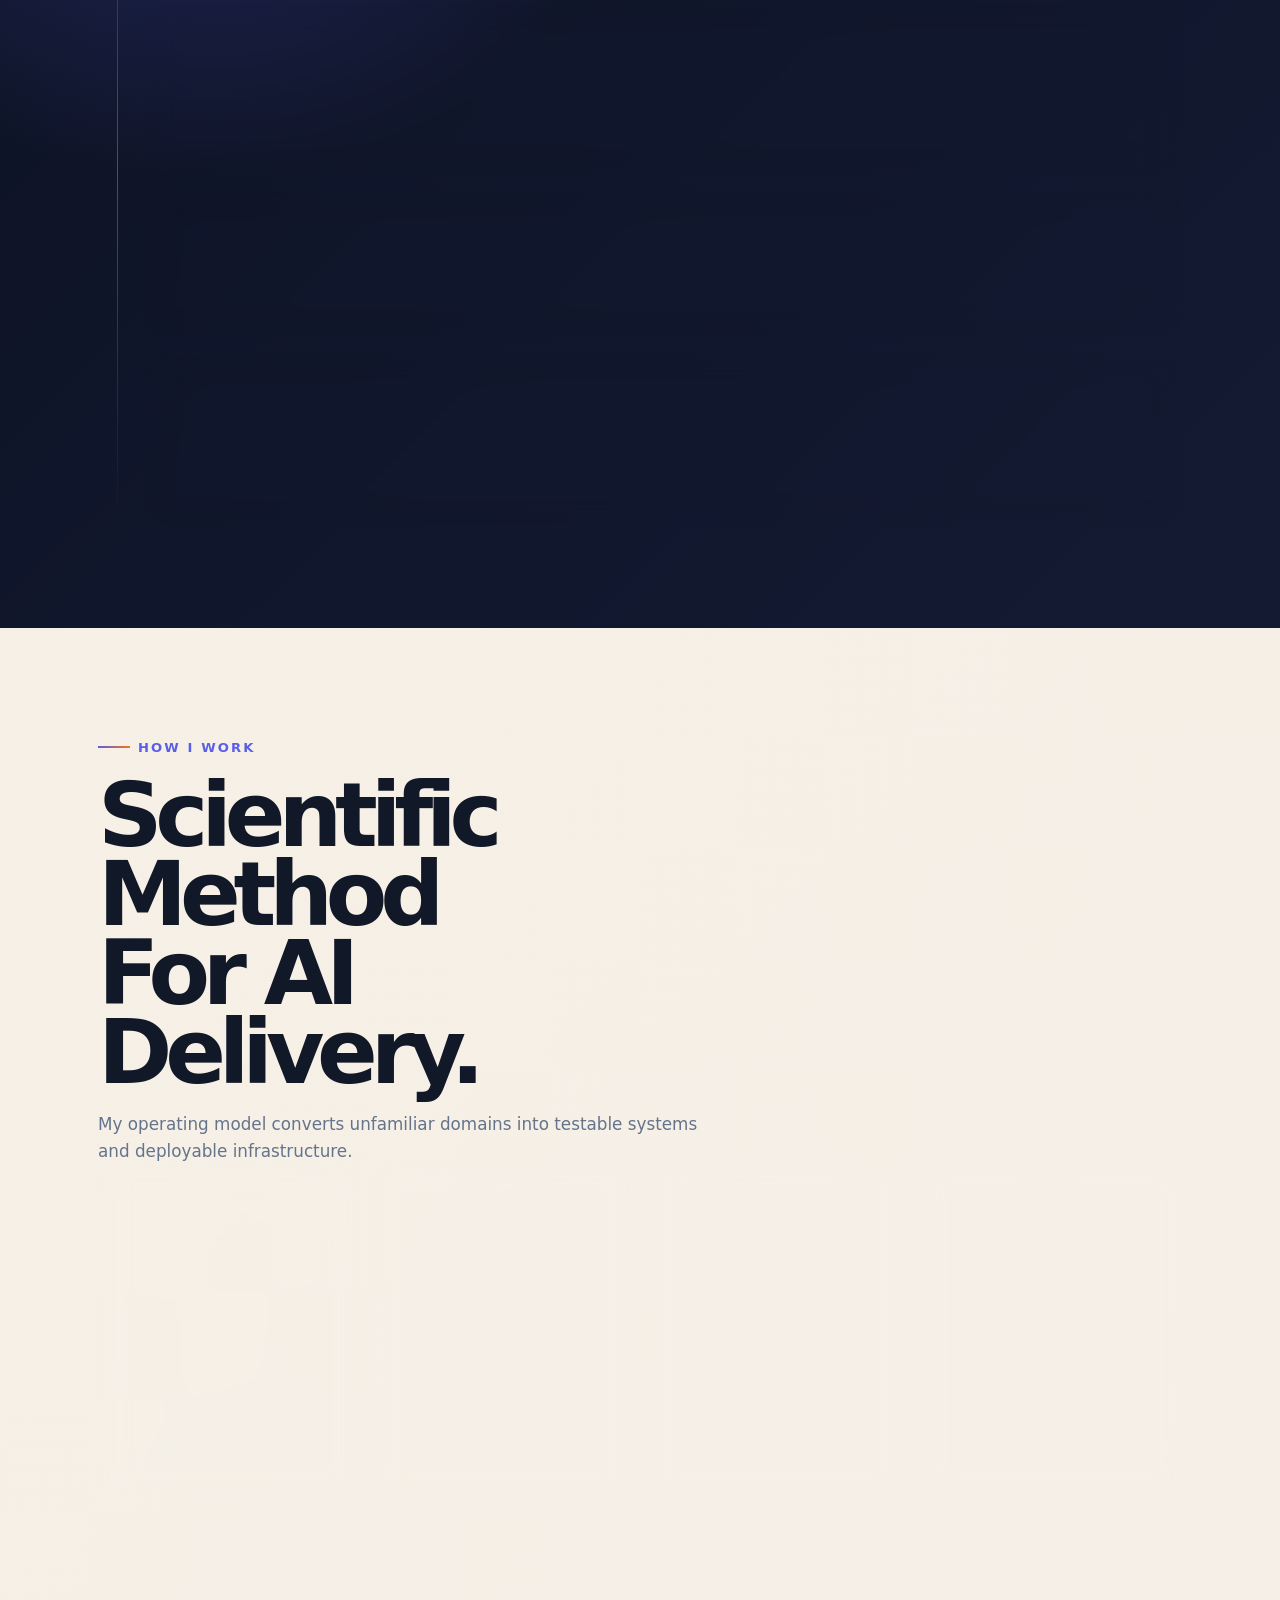
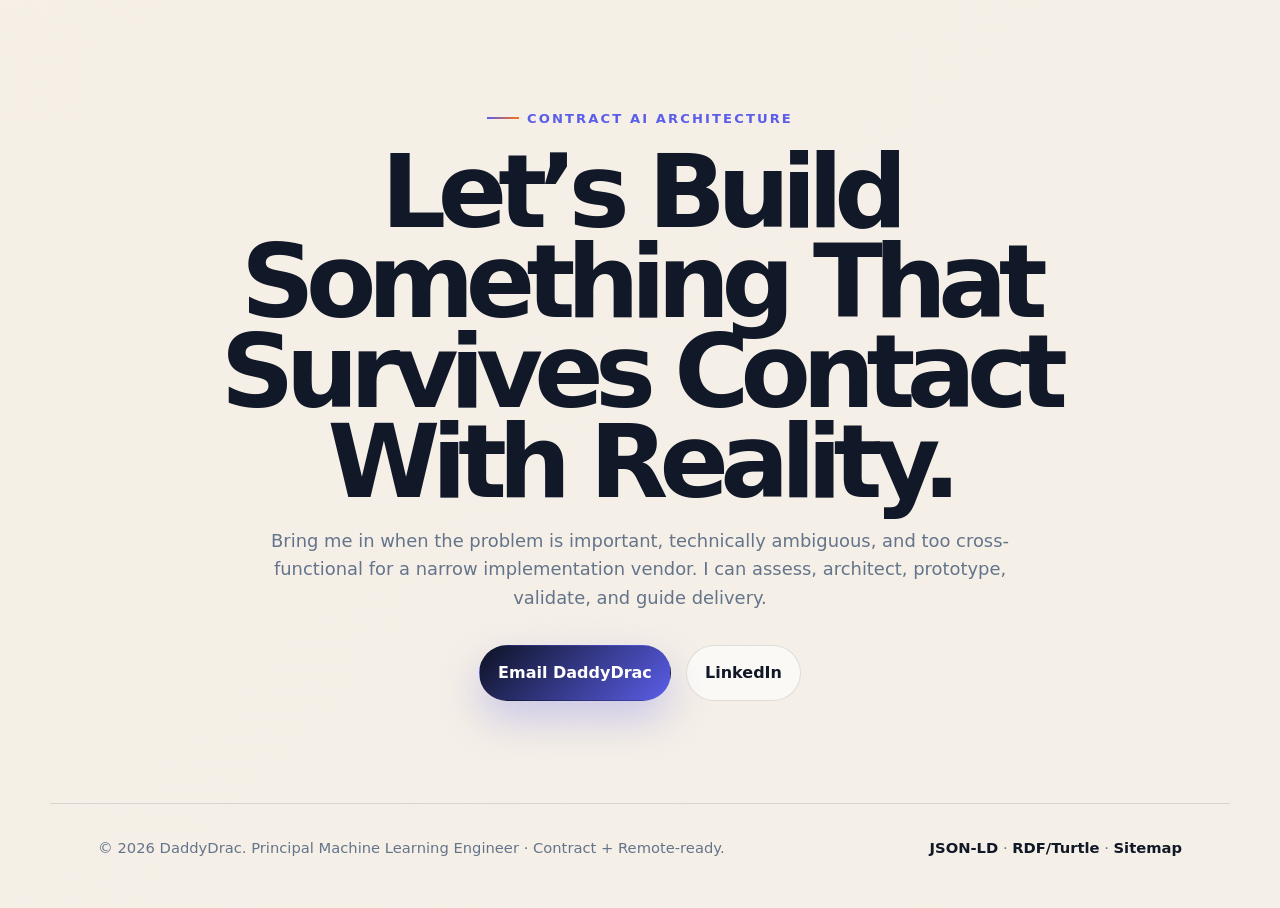
==== commit c557d1ac: "Update index.html" ====
--- a/index.html
+++ b/index.html
@@ -93,7 +93,6 @@
       <ul class="nav-list">
         <li><a href="#expertise">Expertise</a></li>
         <li><a href="#projects">Projects</a></li>
-        <li><a href="#case-studies">Case Studies</a></li>
         <li><a href="#skills">Skills</a></li>
         <li><a href="#experience">Experience</a></li>
         <li><a href="#contact">Contact</a></li>
@@ -106,14 +105,14 @@
       <div class="orb orb-one" aria-hidden="true"></div>
       <div class="orb orb-two" aria-hidden="true"></div>
       <div class="hero-copy reveal">
-        <p class="eyebrow" property="jobTitle">Principal AI Solutions Architect · Fractional CTO · Contract AI Delivery</p>
+        <p class="eyebrow" property="jobTitle">AI ML Engineer for Contract AI Work · Fast Contract AI Delivery</p>
         <h1 id="hero-title" class="hero-title">
           <span>Daddy</span>
           <span>Drac</span>
         </h1>
-        <p class="hero-subtitle">Leader. Innovator. AI Strategist &amp; Architect.</p>
+        <p class="hero-subtitle">Innovator. Math Heavy AI Strategist &amp; Software Engineer</p>
         <p class="lede" property="description">
-          I turn technically undefined AI problems into production systems: ontology-driven platforms, RDF/OWL knowledge graphs, RAG and agent deployments, GPU/HPC pipelines, and edge computer vision for regulated and mission-critical teams.
+          I turn technically undefined AI problems into production systems: ontology-driven platforms, RDF/OWL knowledge graphs, RAG and agent deployments on GPUs.
         </p>
         <address class="contact-strip" typeof="PostalAddress" property="address">
           <a property="email" href="mailto:contract.work.info@gmail.com">contract.work.info@gmail.com</a>
@@ -133,8 +132,8 @@
         <ul class="signal-list">
           <li>Ontology-first AI platforms</li>
           <li>RAG, agents, and model validation</li>
-          <li>GPU, HPC, edge, and sensor pipelines</li>
-          <li>Knowledge-traceable, explainable AI</li>
+          <li>Data pipelines</li>
+          <li>Converting Math Formulas into scabale code on GPUs</li>
         </ul>
       </aside>
     </section>
@@ -340,15 +339,14 @@
       <div class="skills-panel reveal delay-1">
         <div class="skill" style="--level: 96%"><span>Ontology / RDF / OWL Knowledge Graphs</span><i></i></div>
         <div class="skill" style="--level: 94%"><span>RAG, Agents, and Model Validation</span><i></i></div>
-        <div class="skill" style="--level: 92%"><span>GPU/HPC, CUDA, TensorRT, Edge AI</span><i></i></div>
-        <div class="skill" style="--level: 90%"><span>Computer Vision and Sensor AI</span><i></i></div>
+        <div class="skill" style="--level: 92%"><span>GPU, CUDA, vLLM on K8s</span><i></i></div>
+        <div class="skill" style="--level: 90%"><span>Computer Vision and LLMs, vLMs, OCR</span><i></i></div>
         <div class="skill" style="--level: 88%"><span>Cloud, Kubernetes, IaC, CI/CD</span><i></i></div>
         <div class="chip-cloud" aria-label="Detailed skills">
           <span>Python</span><span>C++/CUDA</span><span>Haskell</span><span>JavaScript</span><span>Julia</span>
           <span>PyTorch</span><span>TensorFlow</span><span>OpenCV</span><span>PyTorch Geometric</span><span>Docker</span>
           <span>Helm</span><span>Kubernetes</span><span>AWS</span><span>Azure</span><span>GCP</span>
-          <span>SHACL</span><span>RDF*</span><span>SPARQL</span><span>Causal Inference</span><span>Explainable AI</span>
-        </div>
+          <span>SHACL</span><span>RDF*</span><span>SPARQL</span><span>Causal Inference</span><span>Rust</span>
       </div>
     </section>
 
@@ -361,18 +359,18 @@
       <div class="timeline" aria-label="Professional timeline">
         <article class="timeline-item reveal">
           <time datetime="2022-08">Aug 2022 — Oct 2025</time>
-          <h3>CTO · Aktiver</h3>
-          <p>Promoted through Lead Engineer, Director of MLOps, Director of Data Science, and CTO. Led teams delivering production-grade AI systems, ontology platforms, validation pipelines, and HPC strategy.</p>
+          <h3>CTO</h3>
+          <p>Promoted through Lead Engineer, Director of MLOps, Director of Data Science, and CTO. Led teams delivering production-grade AI systems, ontology platforms, validation pipelines, and AI business strategy.</p>
         </article>
         <article class="timeline-item reveal delay-1">
           <time datetime="2020-08">Aug 2020 — Present</time>
           <h3>Fractional Principal AI Architect &amp; Data Science Leader</h3>
-          <p>Advise enterprise and government organizations on AI architecture, deployment strategy, transformation programs, knowledge graphs, RAG, agents, clinical decision support, and defense systems.</p>
+          <p>Advise enterprise and government organizations on AI architecture, deployment strategy, transformation programs, knowledge graphs, RAG, agents, and clinical decision support.</p>
         </article>
         <article class="timeline-item reveal delay-2">
           <time datetime="2022">Defense / National Security</time>
-          <h3>Modern Intel, Quiet Professionals, ADEPT AI</h3>
-          <p>Led maritime computer vision and intelligence automation using knowledge graphs, mentored deep-learning teams, and supported knowledge-traceable AI documentation.</p>
+          <h3>Knoweldge Graph + AI</h3>
+          <p>Led maritime computer vision and intelligence automation using knowledge graphs, mentored deep-learning teams.</p>
         </article>
         <article class="timeline-item reveal delay-3">
           <time datetime="2026">Ongoing Public Research</time>
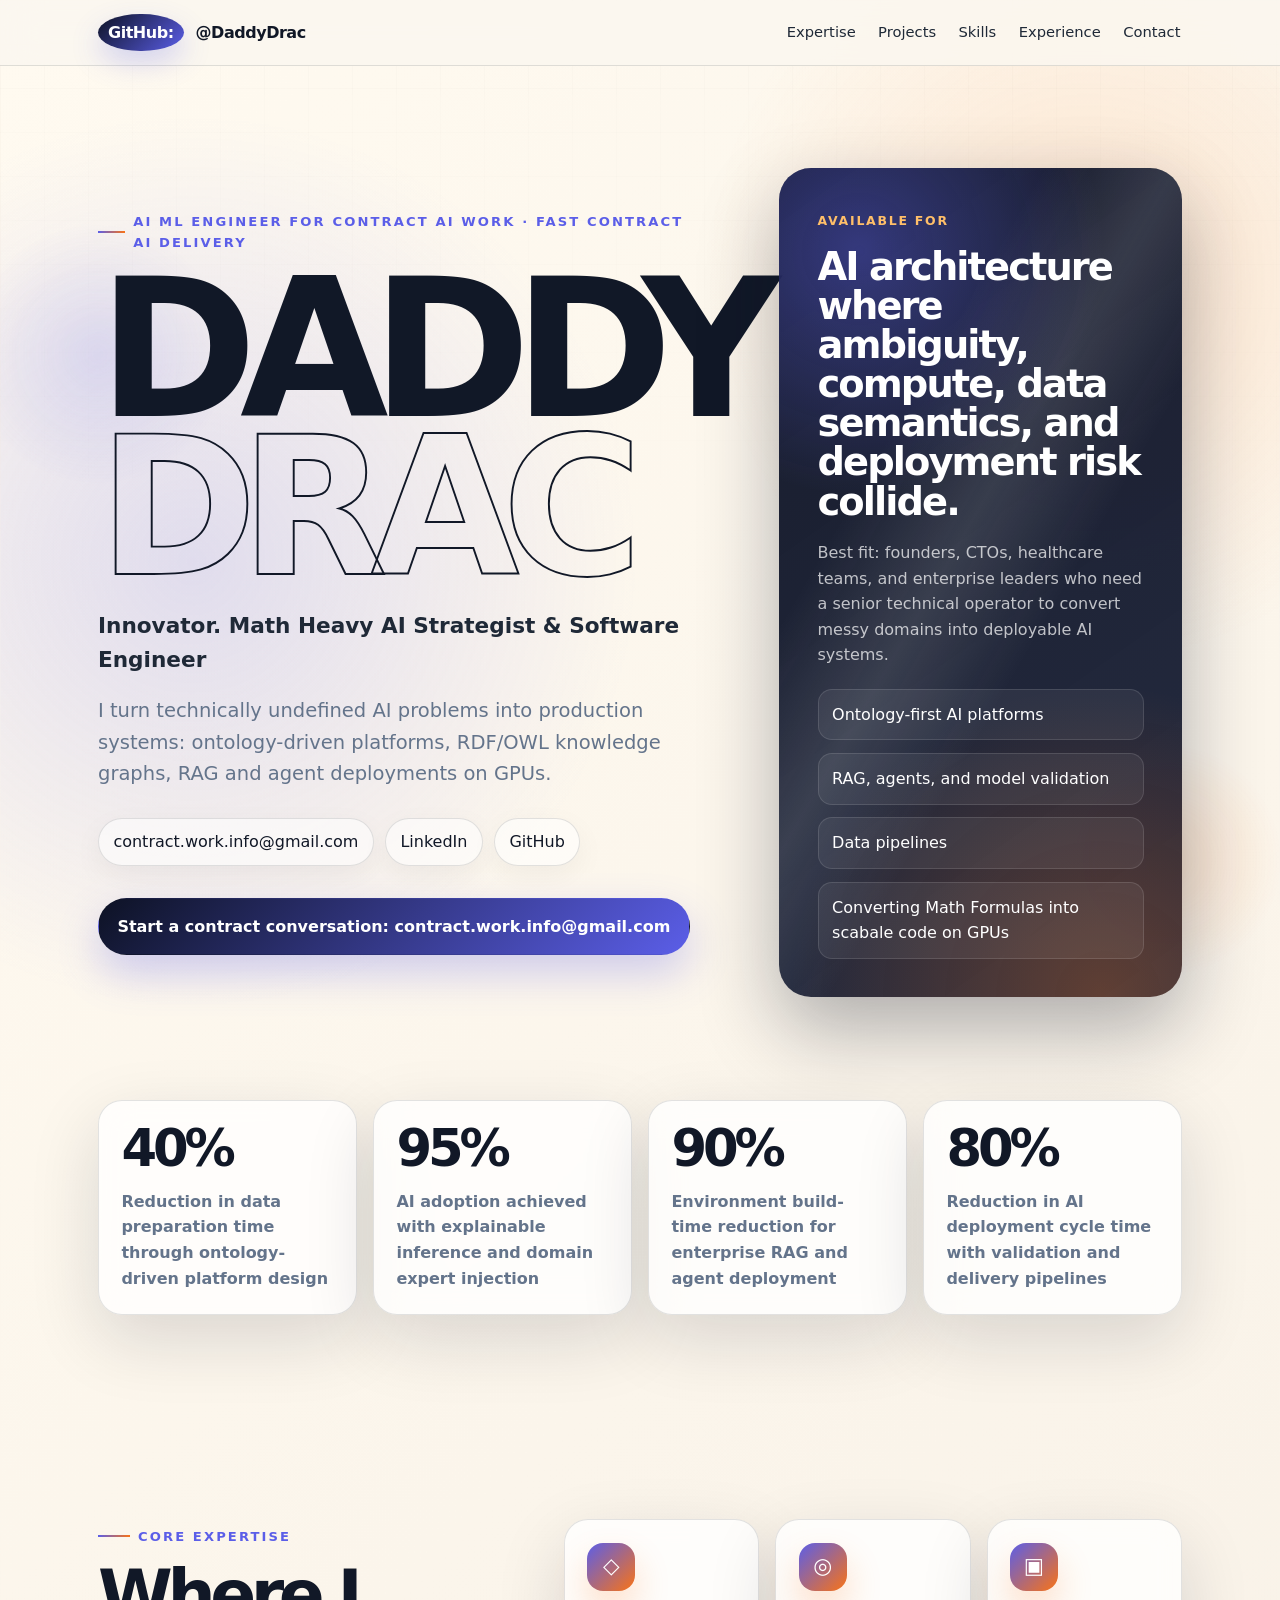
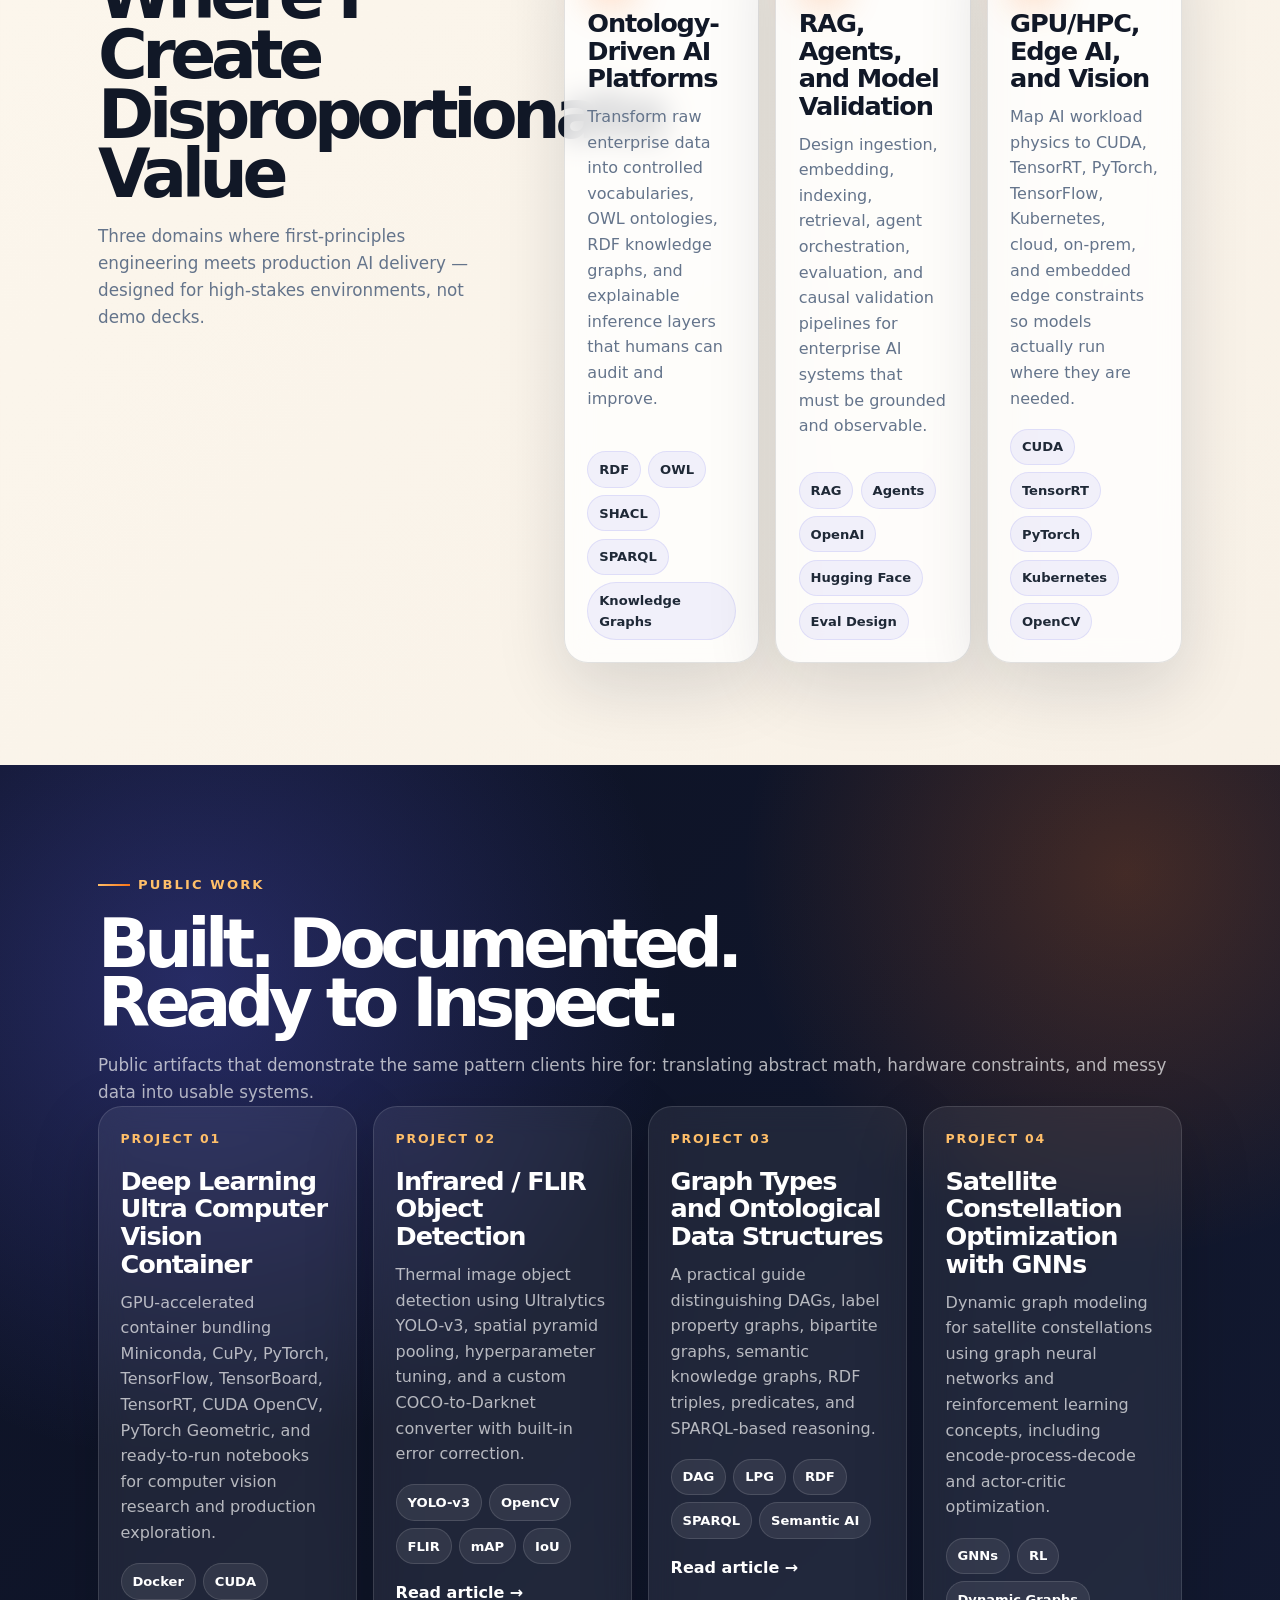
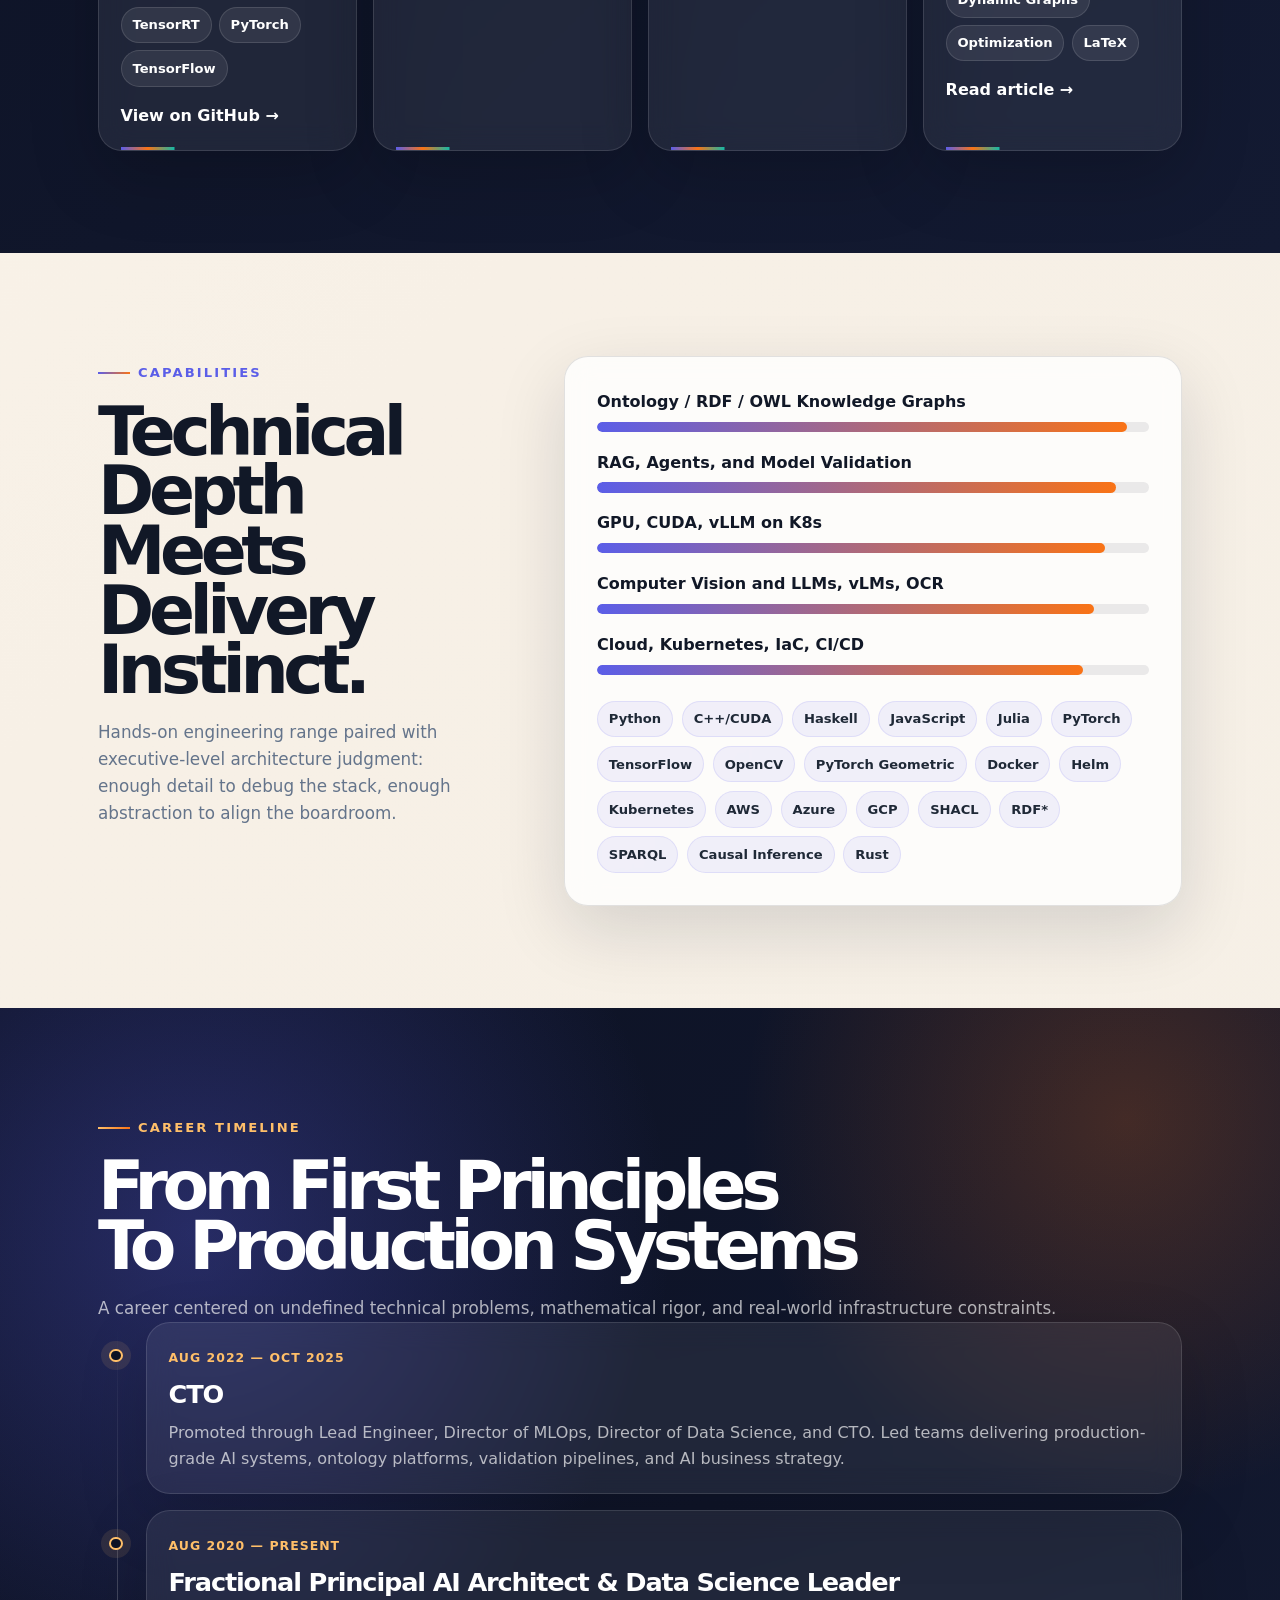
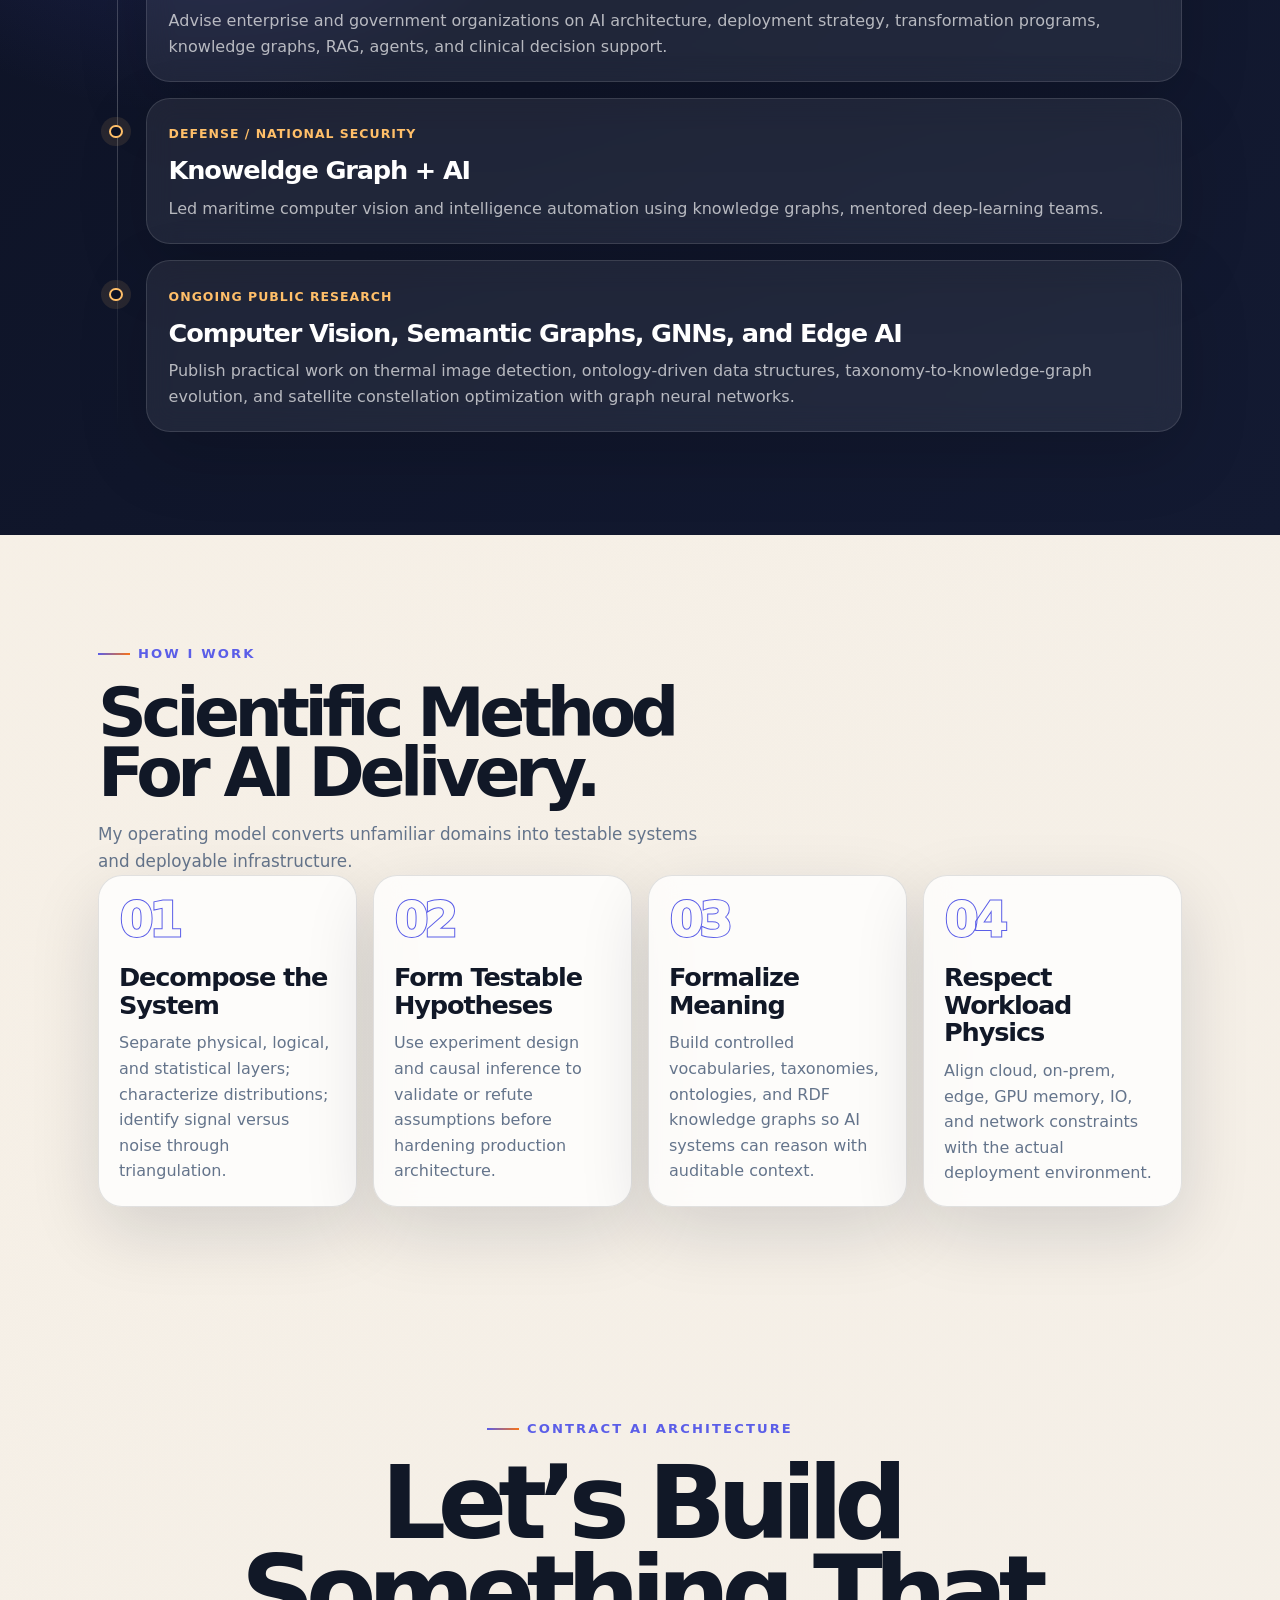
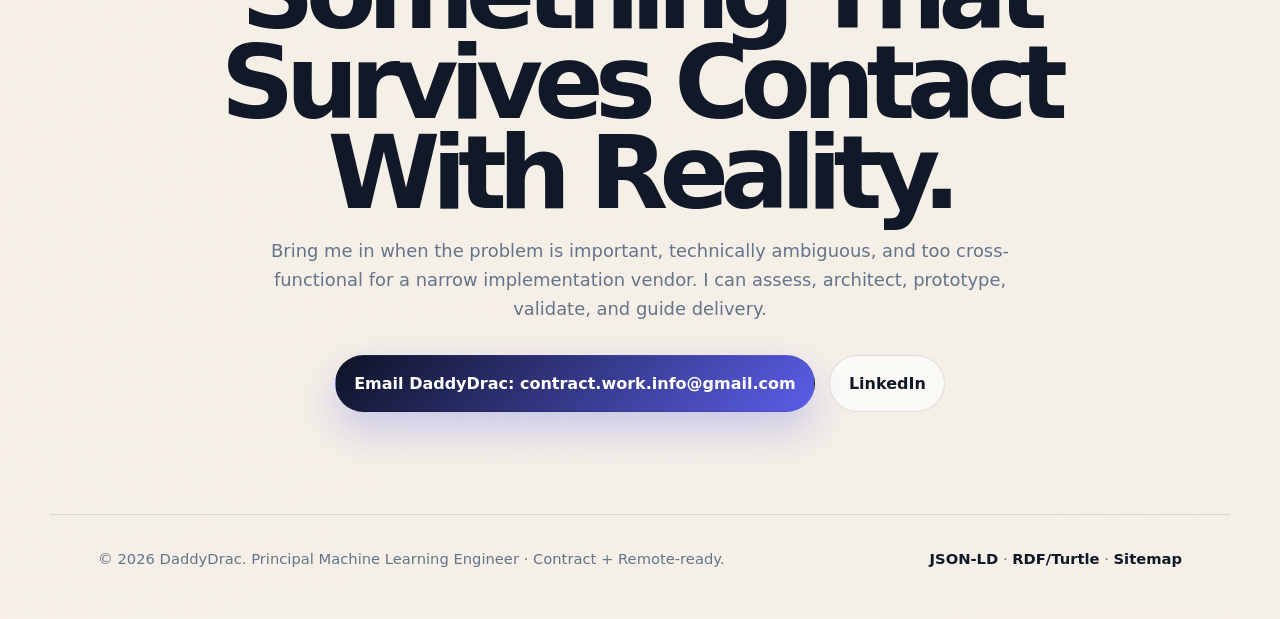
==== commit 3fa222bf: "Update index.html" ====
--- a/index.html
+++ b/index.html
@@ -120,7 +120,7 @@
           <a rel="sameAs" href="https://github.com/daddydrac/Deep-Learning-Ultra">GitHub</a>
         </address>
         <div class="hero-actions">
-          <a class="btn btn-primary" href="mailto:contract.work.info@gmail.com?subject=Contract%20AI%%20Inquiry">Start a contract conversation</a>
+          <a class="btn btn-primary" href="mailto:contract.work.info@gmail.com?subject=Contract%20AI%%20Inquiry">Start a contract conversation: contract.work.info@gmail.com</a>
         </div>
       </div>
       <aside class="hero-panel reveal delay-1" aria-label="Contract positioning">
@@ -399,7 +399,7 @@
       <h2 id="contact-title" property="name">Let’s Build Something That Survives Contact With Reality.</h2>
       <p property="description">Bring me in when the problem is important, technically ambiguous, and too cross-functional for a narrow implementation vendor. I can assess, architect, prototype, validate, and guide delivery.</p>
       <div class="cta-actions">
-        <a class="btn btn-primary" href="mailto:contract.work.info@gmail.com?subject=Contract%20AI%20Architecture%20Inquiry">Email DaddyDrac</a>
+        <a class="btn btn-primary" href="mailto:contract.work.info@gmail.com?subject=Contract%20AI%20Architecture%20Inquiry">Email DaddyDrac: contract.work.info@gmail.com</a>
         <a class="btn btn-ghost" href="https://www.linkedin.com/in/computer-vision-engineer/">LinkedIn</a>
       </div>
     </section>
--- a/assets/css/main.css
+++ b/assets/css/main.css
@@ -100,7 +100,7 @@
 .brand-mark {
   display: grid;
   place-items: center;
-  width: 2.35rem;
+  width: 5.35rem;
   height: 2.35rem;
   color: #fff;
   background: linear-gradient(135deg, var(--night), var(--accent));
@@ -349,7 +349,7 @@
 .section-heading { max-width: 38rem; }
 .section-heading h2 {
   margin: 0;
-  font-size: clamp(2.7rem, 7vw, 6.8rem);
+  font-size: clamp(2.7rem, 5.3vw, 6.8rem);
   line-height: .88;
   letter-spacing: -.08em;
 }
